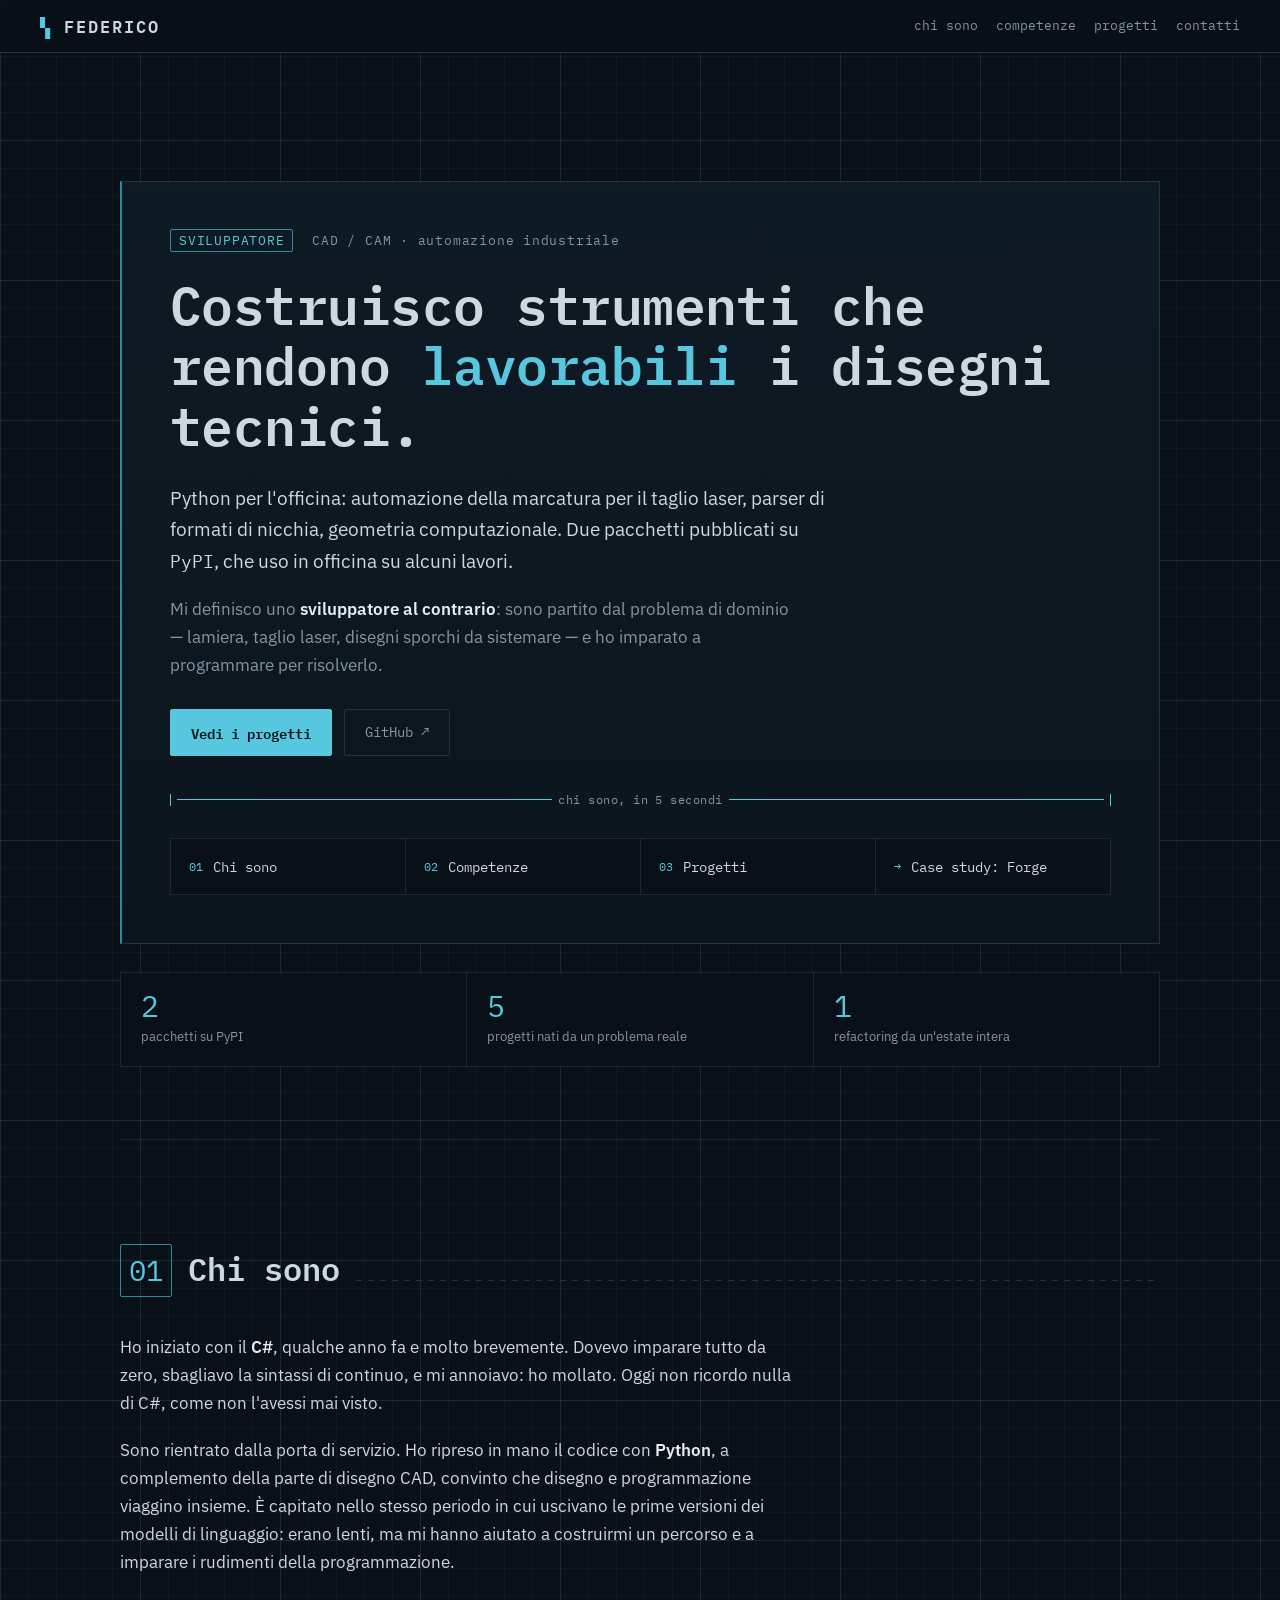
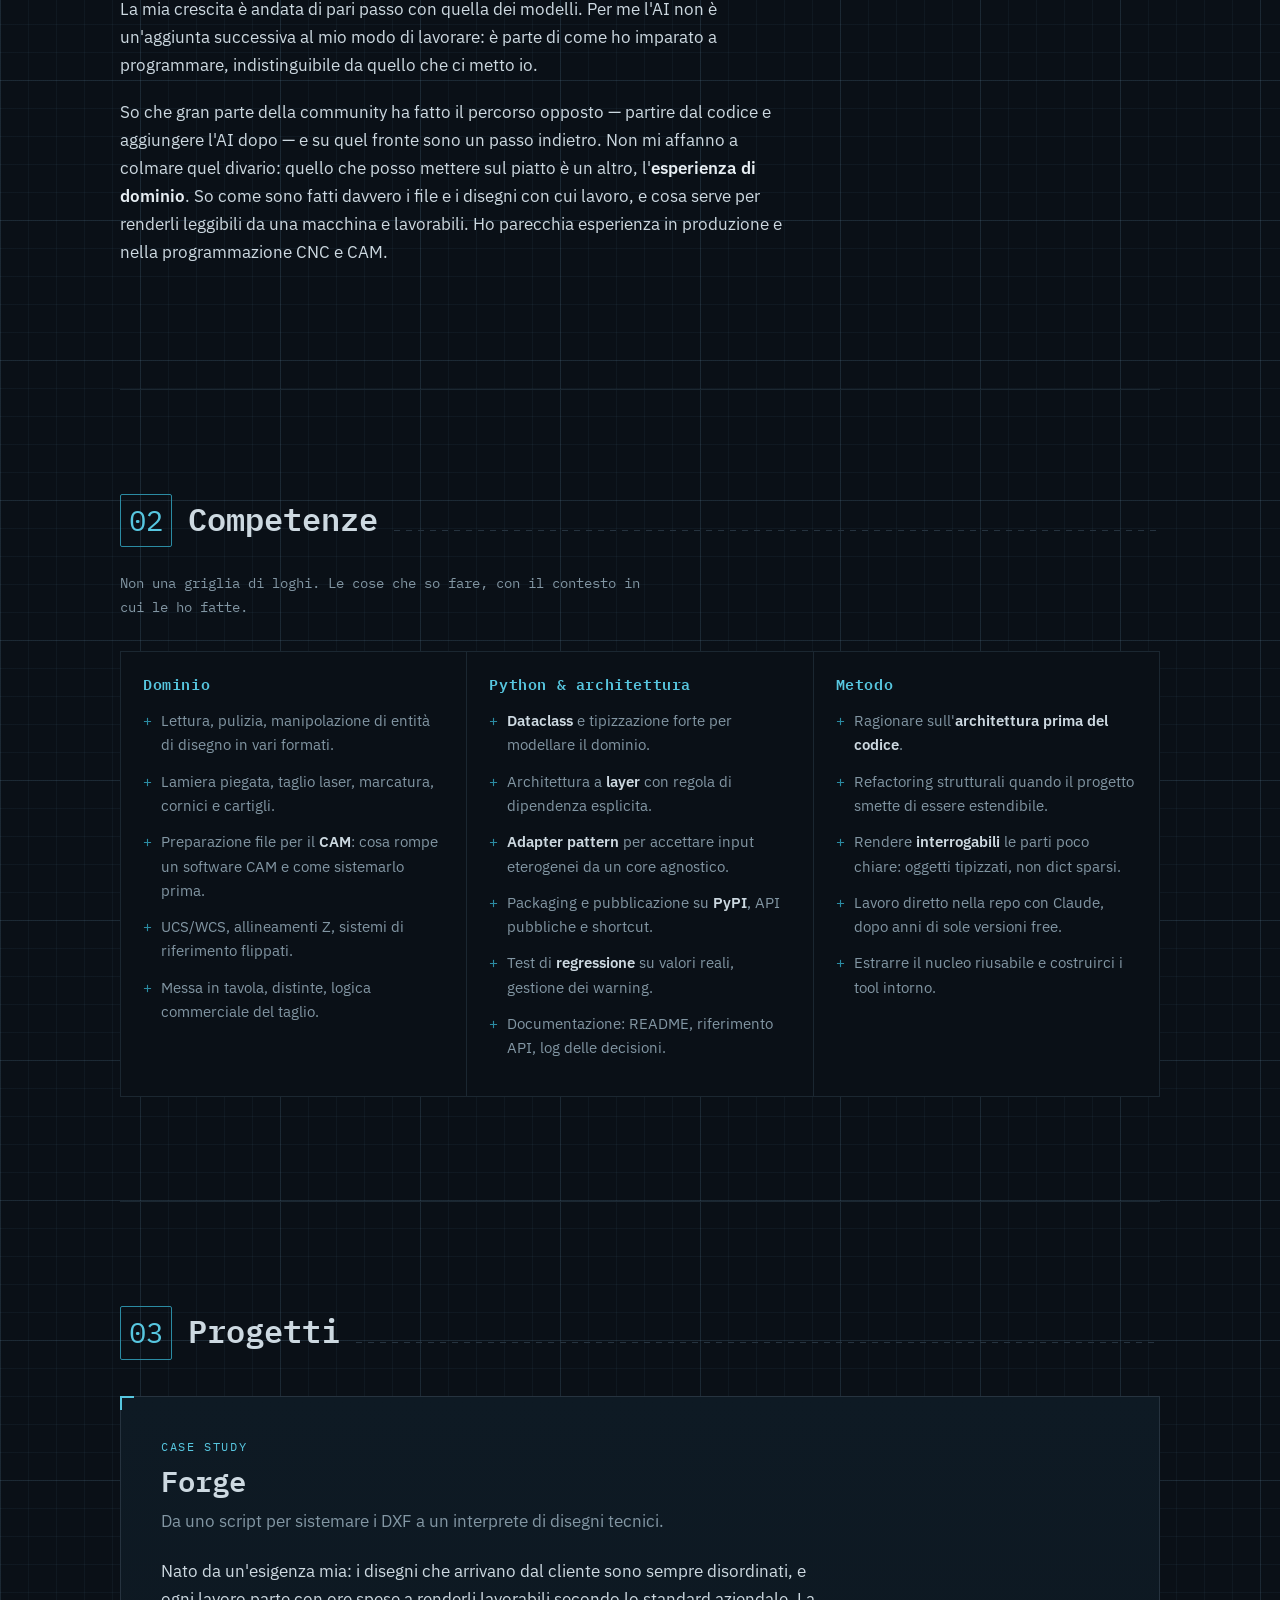
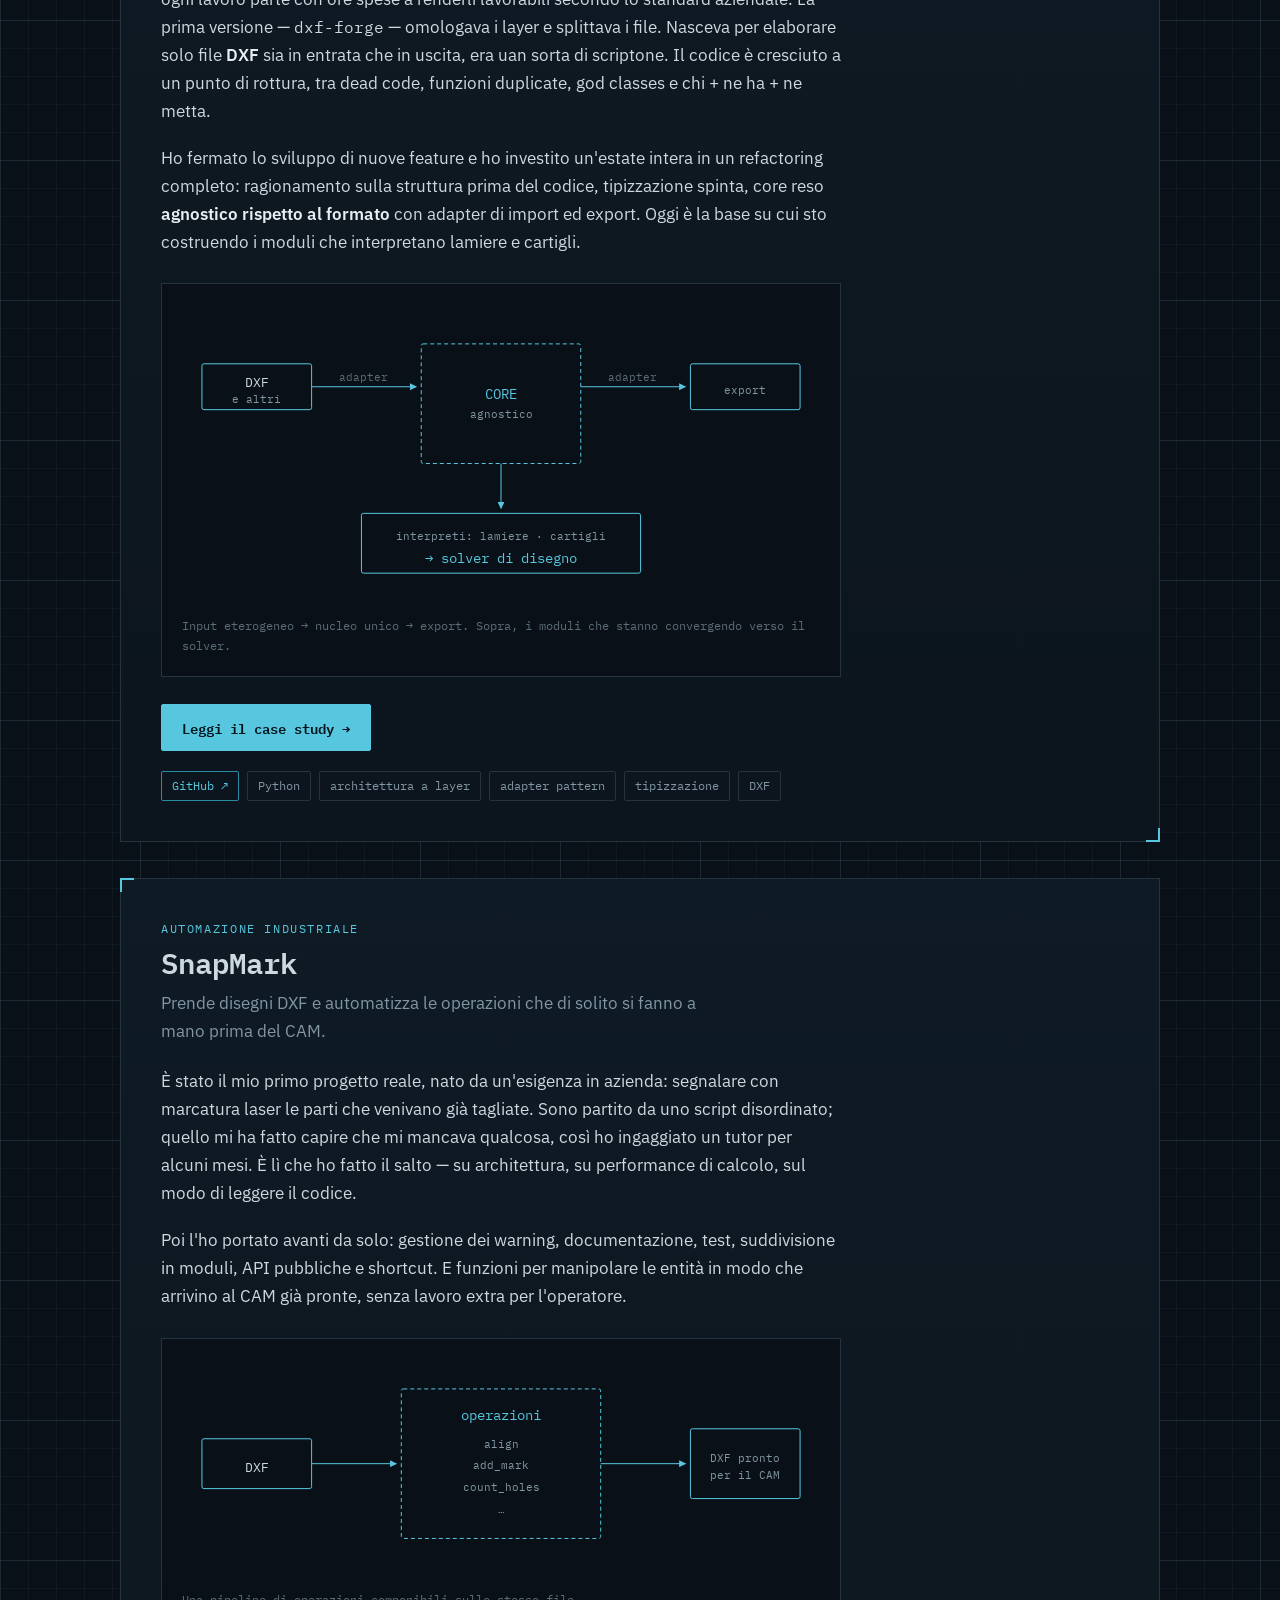
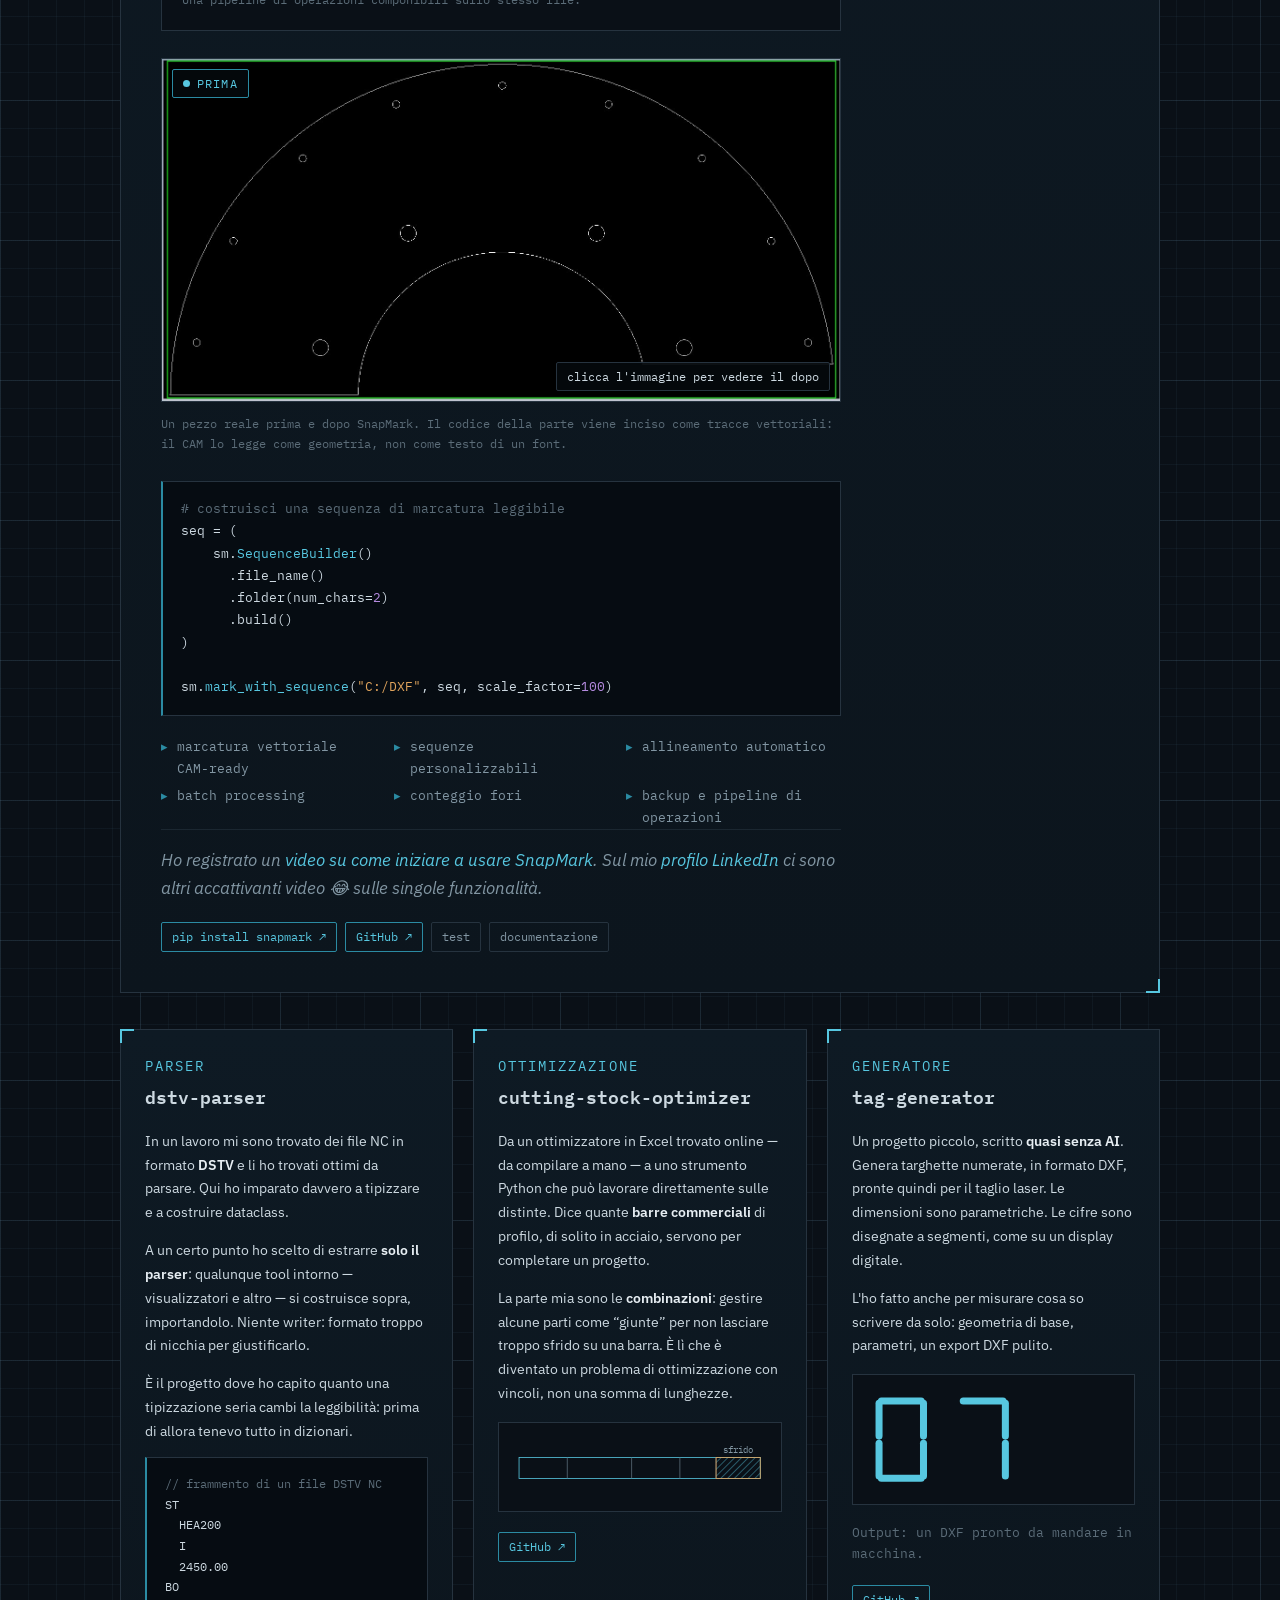
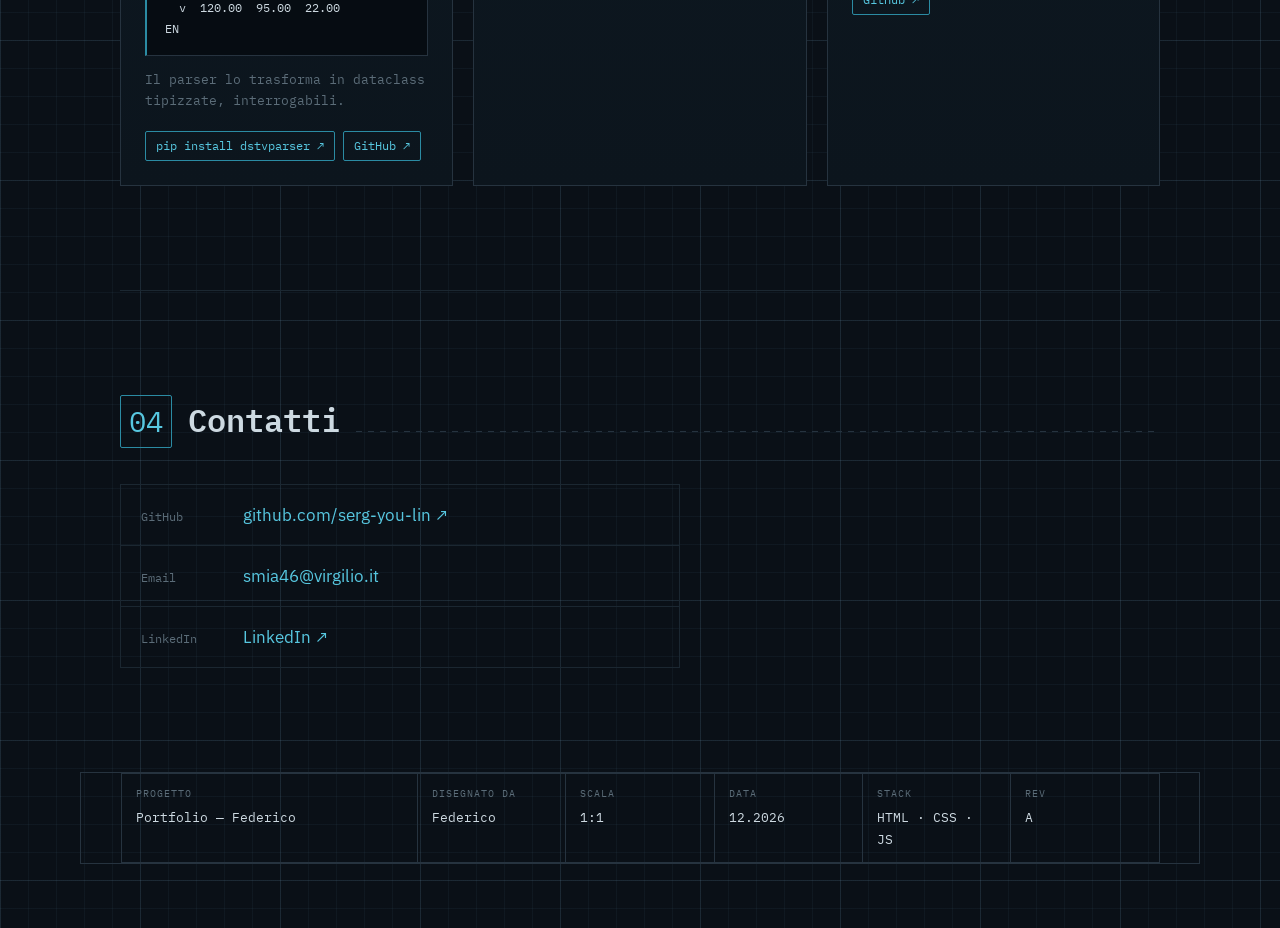
==== index.html @ 28c36e6b "Remove filler line from contacts section Co-Authored-By: Claude Sonnet 5 <noreply@anthropic.com> Cla" ====
<!DOCTYPE html>
<html lang="it">
<head>
    <meta charset="UTF-8">
    <meta name="viewport" content="width=device-width, initial-scale=1.0">
    <title>Federico — sviluppatore CAD/CAM</title>
    <meta name="description" content="Sviluppatore Python per CAD/CAM: automazione industriale, parsing di formati di nicchia, interpretazione di disegni tecnici. Due pacchetti pubblicati su PyPI.">
    <meta name="author" content="Federico">

    <meta property="og:title" content="Federico — sviluppatore CAD/CAM">
    <meta property="og:description" content="Costruisco strumenti Python che rendono lavorabili i disegni tecnici: automazione per il CAM, parser di formati di nicchia, un interprete di disegni in costruzione.">
    <meta property="og:type" content="website">

    <link rel="preconnect" href="https://fonts.googleapis.com">
    <link rel="preconnect" href="https://fonts.gstatic.com" crossorigin>
    <link href="https://fonts.googleapis.com/css2?family=IBM+Plex+Mono:wght@400;500;600&family=IBM+Plex+Sans:wght@400;500;600&display=swap" rel="stylesheet">
    <link rel="stylesheet" href="style.css">
</head>
<body>

<a class="skip-link" href="#main">Salta al contenuto</a>

<header class="topbar">
    <a class="topbar__id" href="#top">
        <span class="mark">▚</span> FEDERICO
    </a>
    <nav class="topbar__nav" aria-label="Sezioni">
        <a href="#chi-sono">chi sono</a>
        <a href="#competenze">competenze</a>
        <a href="#progetti">progetti</a>
        <a href="#contatti">contatti</a>
    </nav>
</header>

<main id="main">
    <span id="top"></span>

    <!-- ============================================ HERO -->
    <section class="hero" aria-labelledby="hero-title">
        <div class="hero__frame">
            <p class="eyebrow">
                <span class="eyebrow__tag">SVILUPPATORE</span>
                CAD / CAM · automazione industriale
            </p>

            <h1 id="hero-title">
                Costruisco strumenti che rendono
                <span class="hl">lavorabili</span>
                i disegni tecnici.
            </h1>

            <p class="hero__lede">
                Python per l'officina: automazione della marcatura per il taglio laser,
                parser di formati di nicchia, geometria computazionale. Due pacchetti
                pubblicati su <span class="mono">PyPI</span>, che uso in officina su
                alcuni lavori.
            </p>

            <p class="hero__identity">
                Mi definisco uno <strong>sviluppatore al contrario</strong>: sono partito
                dal problema di dominio — lamiera, taglio laser, disegni sporchi da
                sistemare — e ho imparato a programmare per risolverlo.
            </p>

            <div class="hero__cta">
                <a class="btn btn--primary" href="#progetti">Vedi i progetti</a>
                <a class="btn btn--ghost" href="https://github.com/serg-you-lin" target="_blank" rel="noopener">GitHub ↗</a>
            </div>

            <div class="dimline" aria-hidden="true">
                <span class="dimline__end"></span>
                <span class="dimline__bar"></span>
                <span class="dimline__label">chi sono, in 5 secondi</span>
                <span class="dimline__bar"></span>
                <span class="dimline__end"></span>
            </div>

            <nav class="hero__index" aria-label="Aree del sito">
                <a href="#chi-sono"><span class="hero__index-n">01</span> Chi sono</a>
                <a href="#competenze"><span class="hero__index-n">02</span> Competenze</a>
                <a href="#progetti"><span class="hero__index-n">03</span> Progetti</a>
                <a href="forge.html"><span class="hero__index-n">→</span> Case study: Forge</a>
            </nav>
        </div>

        <ul class="hero__stats" aria-label="In numeri">
            <li><span class="num">2</span><span class="cap">pacchetti su PyPI</span></li>
            <li><span class="num">5</span><span class="cap">progetti nati da un problema reale</span></li>
            <li><span class="num">1</span><span class="cap">refactoring da un'estate intera</span></li>
        </ul>
    </section>

    <!-- ============================================ CHI SONO -->
    <section id="chi-sono" class="section" aria-labelledby="chi-sono-title">
        <div class="section__head">
            <span class="section__num">01</span>
            <h2 id="chi-sono-title">Chi sono</h2>
            <span class="section__rule" aria-hidden="true"></span>
        </div>

        <div class="prose">
            <p>
                Ho iniziato con il <strong>C#</strong>, qualche anno fa e molto brevemente.
                Dovevo imparare tutto da zero, sbagliavo la sintassi di continuo, e mi
                annoiavo: ho mollato. Oggi non ricordo nulla di C#, come non l'avessi
                mai visto.
            </p>
            <p>
                Sono rientrato dalla porta di servizio. Ho ripreso in mano il codice con
                <strong>Python</strong>, a complemento della parte di disegno CAD, convinto
                che disegno e programmazione viaggino insieme. È capitato nello stesso
                periodo in cui uscivano le prime versioni dei modelli di linguaggio: erano
                lenti, ma mi hanno aiutato a costruirmi un percorso e a imparare i rudimenti
                della programmazione.
            </p>
            <p>
                La mia crescita è andata di pari passo con quella dei modelli. Per me l'AI
                non è un'aggiunta successiva al mio modo di lavorare: è parte di come ho
                imparato a programmare, indistinguibile da quello che ci metto io.
            </p>
            <p>
                So che gran parte della community ha fatto il percorso opposto — partire
                dal codice e aggiungere l'AI dopo — e su quel fronte sono un passo indietro.
                Non mi affanno a colmare quel divario: quello che posso mettere sul piatto
                è un altro, l'<strong>esperienza di dominio</strong>. So come sono fatti
                davvero i file e i disegni con cui lavoro, e cosa serve per renderli
                leggibili da una macchina e lavorabili. Ho parecchia esperienza in
                produzione e nella programmazione CNC e CAM.
            </p>
        </div>
    </section>

    <!-- ============================================ COMPETENZE -->
    <section id="competenze" class="section" aria-labelledby="competenze-title">
        <div class="section__head">
            <span class="section__num">02</span>
            <h2 id="competenze-title">Competenze</h2>
            <span class="section__rule" aria-hidden="true"></span>
        </div>

        <p class="section__intro">
            Non una griglia di loghi. Le cose che so fare, con il contesto in cui le ho fatte.
        </p>

        <div class="skills">
            <article class="skillcol">
                <h3>Dominio</h3>
                <ul>
                    <li>Lettura, pulizia, manipolazione di entità di disegno in vari formati.</li>
                    <li>Lamiera piegata, taglio laser, marcatura, cornici e cartigli.</li>
                    <li>Preparazione file per il <strong>CAM</strong>: cosa rompe un software CAM e come sistemarlo prima.</li>
                    <li>UCS/WCS, allineamenti Z, sistemi di riferimento flippati.</li>
                    <li>Messa in tavola, distinte, logica commerciale del taglio.</li>
                </ul>
            </article>

            <article class="skillcol">
                <h3>Python &amp; architettura</h3>
                <ul>
                    <li><strong>Dataclass</strong> e tipizzazione forte per modellare il dominio.</li>
                    <li>Architettura a <strong>layer</strong> con regola di dipendenza esplicita.</li>
                    <li><strong>Adapter pattern</strong> per accettare input eterogenei da un core agnostico.</li>
                    <li>Packaging e pubblicazione su <strong>PyPI</strong>, API pubbliche e shortcut.</li>
                    <li>Test di <strong>regressione</strong> su valori reali, gestione dei warning.</li>
                    <li>Documentazione: README, riferimento API, log delle decisioni.</li>
                </ul>
            </article>

            <article class="skillcol">
                <h3>Metodo</h3>
                <ul>
                    <li>Ragionare sull'<strong>architettura prima del codice</strong>.</li>
                    <li>Refactoring strutturali quando il progetto smette di essere estendibile.</li>
                    <li>Rendere <strong>interrogabili</strong> le parti poco chiare: oggetti tipizzati, non dict sparsi.</li>
                    <li>Lavoro diretto nella repo con Claude, dopo anni di sole versioni free.</li>
                    <li>Estrarre il nucleo riusabile e costruirci i tool intorno.</li>
                </ul>
            </article>
        </div>
    </section>

    <!-- ============================================ PROGETTI -->
    <section id="progetti" class="section" aria-labelledby="progetti-title">
        <div class="section__head">
            <span class="section__num">03</span>
            <h2 id="progetti-title">Progetti</h2>
            <span class="section__rule" aria-hidden="true"></span>
        </div>

        <!-- ---------- FORGE : case study ---------- -->
        <article id="forge" class="project project--feature">
            <div class="project__corner project__corner--tl" aria-hidden="true"></div>
            <div class="project__corner project__corner--br" aria-hidden="true"></div>

            <header class="project__head">
                <p class="project__kicker">CASE STUDY</p>
                <h3>Forge</h3>
                <p class="project__tagline">
                    Da uno script per sistemare i DXF a un interprete di disegni tecnici.
                </p>
            </header>

            <div class="project__body prose">
                <p>
                    Nato da un'esigenza mia: i disegni che arrivano dal cliente sono sempre
                    disordinati, e ogni lavoro parte con ore spese a renderli lavorabili
                    secondo lo standard aziendale. La prima versione — <span class="mono">dxf-forge</span> —
                    omologava i layer e splittava i file. Nasceva per elaborare solo file <strong>DXF</strong> 
                    sia in entrata che in uscita, era uan sorta di scriptone. Il codice è cresciuto a un 
                    punto di rottura, tra dead code, funzioni duplicate, god classes e chi + ne ha + ne metta.
                </p>
                <p>
                    Ho fermato lo sviluppo di nuove feature e ho investito un'estate intera
                    in un refactoring completo: ragionamento sulla struttura prima del
                    codice, tipizzazione spinta, core reso <strong>agnostico rispetto al
                    formato</strong> con adapter di import ed export. Oggi è la base su cui
                    sto costruendo i moduli che interpretano lamiere e cartigli.
                </p>

                <figure class="diagram">
                    <svg viewBox="0 0 640 300" role="img" aria-labelledby="forge-diagram-title">
                        <title id="forge-diagram-title">Architettura di Forge: adapter di input, core agnostico, adapter di output, moduli interpreti verso un solver</title>
                        <defs>
                            <marker id="arrow" viewBox="0 0 10 10" refX="9" refY="5" markerWidth="7" markerHeight="7" orient="auto-start-reverse">
                                <path d="M0 0 L10 5 L0 10 z" fill="currentColor"/>
                            </marker>
                        </defs>
                        <g class="d-dim">
                            <rect x="20" y="60" width="110" height="46" rx="2"/>
                            <text x="75" y="80">DXF</text>
                            <text x="75" y="96" class="d-small">e altri</text>
                        </g>
                        <line x1="130" y1="83" x2="235" y2="83" marker-end="url(#arrow)"/>
                        <text x="182" y="74" class="d-small d-mid">adapter</text>

                        <g class="d-core">
                            <rect x="240" y="40" width="160" height="120" rx="2"/>
                            <text x="320" y="92" class="d-strong">CORE</text>
                            <text x="320" y="112" class="d-small">agnostico</text>
                        </g>

                        <line x1="400" y1="83" x2="505" y2="83" marker-end="url(#arrow)"/>
                        <text x="452" y="74" class="d-small d-mid">adapter</text>
                        <g class="d-dim">
                            <rect x="510" y="60" width="110" height="46" rx="2"/>
                            <text x="565" y="87" class="d-small">export</text>
                        </g>

                        <line x1="320" y1="160" x2="320" y2="205" marker-end="url(#arrow)"/>
                        <g class="d-dim">
                            <rect x="180" y="210" width="280" height="60" rx="2"/>
                            <text x="320" y="234" class="d-small">interpreti: lamiere · cartigli</text>
                            <text x="320" y="256" class="d-strong">→ solver di disegno</text>
                        </g>
                    </svg>
                    <figcaption>
                        Input eterogeneo → nucleo unico → export. Sopra, i moduli
                        che stanno convergendo verso il solver.
                    </figcaption>
                </figure>

                <p class="project__cta-line">
                    <a class="btn btn--primary" href="forge.html">Leggi il case study →</a>
                </p>

                <div class="project__meta">
                    <a class="tag tag--link" href="https://github.com/serg-you-lin/forge" target="_blank" rel="noopener">GitHub ↗</a>
                    <span class="tag">Python</span>
                    <span class="tag">architettura a layer</span>
                    <span class="tag">adapter pattern</span>
                    <span class="tag">tipizzazione</span>
                    <span class="tag">DXF</span>
                </div>
            </div>
        </article>

        <!-- ---------- SNAPMARK ---------- -->
        <article id="snapmark" class="project project--feature">
            <div class="project__corner project__corner--tl" aria-hidden="true"></div>
            <div class="project__corner project__corner--br" aria-hidden="true"></div>

            <header class="project__head">
                <p class="project__kicker">AUTOMAZIONE INDUSTRIALE</p>
                <h3>SnapMark</h3>
                <p class="project__tagline">
                    Prende disegni DXF e automatizza le operazioni che di solito si fanno
                    a mano prima del CAM.
                </p>
            </header>

            <div class="project__body prose">
                <p>
                    È stato il mio primo progetto reale, nato da un'esigenza in azienda:
                    segnalare con marcatura laser le parti che venivano già tagliate.
                    Sono partito da uno script disordinato; quello mi ha fatto capire che
                    mi mancava qualcosa, così ho ingaggiato un tutor per alcuni mesi. È lì
                    che ho fatto il salto — su architettura, su performance di calcolo, sul
                    modo di leggere il codice.
                </p>
                <p>
                    Poi l'ho portato avanti da solo: gestione dei warning, documentazione,
                    test, suddivisione in moduli, API pubbliche e shortcut. E funzioni per
                    manipolare le entità in modo che arrivino al CAM già pronte, senza
                    lavoro extra per l'operatore.
                </p>

                <figure class="diagram">
                    <svg viewBox="0 0 640 220" role="img" aria-labelledby="snapmark-diagram-title">
                        <title id="snapmark-diagram-title">Pipeline di SnapMark: da un DXF grezzo, attraverso operazioni come allineamento, marcatura e conteggio fori, a un DXF pronto per il CAM</title>
                        <defs>
                            <marker id="arrow2" viewBox="0 0 10 10" refX="9" refY="5" markerWidth="7" markerHeight="7" orient="auto-start-reverse">
                                <path d="M0 0 L10 5 L0 10 z" fill="currentColor"/>
                            </marker>
                        </defs>
                        <g class="d-dim">
                            <rect x="20" y="80" width="110" height="50" rx="2"/>
                            <text x="75" y="110">DXF</text>
                        </g>
                        <line x1="130" y1="105" x2="215" y2="105" marker-end="url(#arrow2)"/>
                        <g class="d-core">
                            <rect x="220" y="30" width="200" height="150" rx="2"/>
                            <text x="320" y="58" class="d-strong">operazioni</text>
                            <text x="320" y="86" class="d-small">align</text>
                            <text x="320" y="108" class="d-small">add_mark</text>
                            <text x="320" y="130" class="d-small">count_holes</text>
                            <text x="320" y="152" class="d-small">…</text>
                        </g>
                        <line x1="420" y1="105" x2="505" y2="105" marker-end="url(#arrow2)"/>
                        <g class="d-dim">
                            <rect x="510" y="70" width="110" height="70" rx="2"/>
                            <text x="565" y="100" class="d-small">DXF pronto</text>
                            <text x="565" y="118" class="d-small">per il CAM</text>
                        </g>
                    </svg>
                    <figcaption>Una pipeline di operazioni componibili sullo stesso file.</figcaption>
                </figure>

                <figure class="ba">
                    <button type="button" class="ba__stage" id="ba-toggle" aria-pressed="false"
                            aria-label="Mostra il disegno dopo la marcatura">
                        <img class="ba__img" src="assets/snapmark-prima.jpg" width="1447" height="729"
                             alt="Flangia semicircolare in DXF prima della marcatura: contorno esterno, asola interna e fori.">
                        <img class="ba__img" src="assets/snapmark-dopo.jpg" width="1454" height="733" hidden
                             alt="La stessa flangia dopo SnapMark: il codice parte «S532-P1» inciso come tracce vettoriali in basso a sinistra.">
                        <span class="ba__state"><span class="ba__dot" aria-hidden="true"></span><span class="ba__label">PRIMA</span></span>
                        <span class="ba__hint" aria-hidden="true">clicca l'immagine per vedere il dopo</span>
                    </button>
                    <figcaption>
                        Un pezzo reale prima e dopo SnapMark. Il codice della parte viene
                        inciso come tracce vettoriali: il CAM lo legge come geometria, non
                        come testo di un font.
                    </figcaption>
                </figure>

                <pre class="code"><code><span class="c-c"># costruisci una sequenza di marcatura leggibile</span>
seq = (
    sm.<span class="c-f">SequenceBuilder</span>()
      .file_name()
      .folder(num_chars=<span class="c-n">2</span>)
      .build()
)

sm.<span class="c-f">mark_with_sequence</span>(<span class="c-s">"C:/DXF"</span>, seq, scale_factor=<span class="c-n">100</span>)</code></pre>

                <ul class="featlist">
                    <li>marcatura vettoriale CAM-ready</li>
                    <li>sequenze personalizzabili</li>
                    <li>allineamento automatico</li>
                    <li>batch processing</li>
                    <li>conteggio fori</li>
                    <li>backup e pipeline di operazioni</li>
                </ul>

                <p class="project__note">
                    Ho registrato un <a href="https://www.linkedin.com/feed/update/urn:li:activity:7469698755500560384/" target="_blank" rel="noopener">video su come iniziare a usare SnapMark</a>.
                    Sul mio <a href="https://www.linkedin.com/in/federico-sidraschi-059a961b9/" target="_blank" rel="noopener">profilo LinkedIn</a>
                    ci sono altri accattivanti video 😂 sulle singole funzionalità.
                </p>

                <div class="project__meta">
                    <a class="tag tag--link" href="https://pypi.org/project/snapmark/" target="_blank" rel="noopener">pip install snapmark ↗</a>
                    <a class="tag tag--link" href="https://github.com/serg-you-lin/snapmark" target="_blank" rel="noopener">GitHub ↗</a>
                    <span class="tag">test</span>
                    <span class="tag">documentazione</span>
                </div>
            </div>
        </article>

        <!-- ---------- MINORI ---------- -->
        <div class="grid-minor">

            <article id="dstv-parser" class="project project--minor">
                <div class="project__corner project__corner--tl" aria-hidden="true"></div>
                <header class="project__head">
                    <p class="project__kicker">PARSER</p>
                    <h3>dstv-parser</h3>
                </header>
                <div class="project__body">
                    <p>
                        In un lavoro mi sono trovato dei file NC in formato <strong>DSTV</strong>
                        e li ho trovati ottimi da parsare. Qui ho imparato davvero a tipizzare
                        e a costruire dataclass.
                    </p>
                    <p>
                        A un certo punto ho scelto di estrarre <strong>solo il parser</strong>:
                        qualunque tool intorno — visualizzatori e altro — si costruisce sopra,
                        importandolo. Niente writer: formato troppo di nicchia per giustificarlo.
                    </p>
                    <p>
                        È il progetto dove ho capito quanto una tipizzazione seria cambi la
                        leggibilità: prima di allora tenevo tutto in dizionari.
                    </p>
                    <pre class="code code--sm"><code><span class="c-c">// frammento di un file DSTV NC</span>
ST
  HEA200
  I
  2450.00
BO
  v  120.00  95.00  22.00
EN</code></pre>
                    <p class="project__micro">Il parser lo trasforma in dataclass tipizzate, interrogabili.</p>
                    <div class="project__meta">
                        <a class="tag tag--link" href="https://pypi.org/project/dstvparser/" target="_blank" rel="noopener">pip install dstvparser ↗</a>
                        <a class="tag tag--link" href="https://github.com/serg-you-lin/dstvparser" target="_blank" rel="noopener">GitHub ↗</a>
                    </div>
                </div>
            </article>

            <article id="cutting-stock-optimizer" class="project project--minor">
                <div class="project__corner project__corner--tl" aria-hidden="true"></div>
                <header class="project__head">
                    <p class="project__kicker">OTTIMIZZAZIONE</p>
                    <h3>cutting-stock-optimizer</h3>
                </header>
                <div class="project__body">
                    <p>
                        Da un ottimizzatore in Excel trovato online — da compilare a mano —
                        a uno strumento Python che può lavorare direttamente sulle distinte.
                        Dice quante <strong>barre commerciali</strong> di profilo, di solito
                        in acciaio, servono per completare un progetto.
                    </p>
                    <p>
                        La parte mia sono le <strong>combinazioni</strong>: gestire alcune
                        parti come “giunte” per non lasciare troppo sfrido su una barra.
                        È lì che è diventato un problema di ottimizzazione con vincoli, non
                        una somma di lunghezze.
                    </p>
                    <figure class="diagram diagram--inline">
                        <svg viewBox="0 0 320 80" role="img" aria-labelledby="cut-diagram-title">
                            <title id="cut-diagram-title">Una barra commerciale suddivisa in tagli, con lo sfrido finale tratteggiato</title>
                            <defs>
                                <pattern id="hatchpat" width="6" height="6" patternTransform="rotate(45)" patternUnits="userSpaceOnUse">
                                    <line x1="0" y1="0" x2="0" y2="6" stroke="#e0a45c" stroke-width="1"/>
                                </pattern>
                            </defs>
                            <g class="d-dim">
                                <rect x="10" y="28" width="300" height="26"/>
                                <line x1="70" y1="28" x2="70" y2="54"/>
                                <line x1="150" y1="28" x2="150" y2="54"/>
                                <line x1="210" y1="28" x2="210" y2="54"/>
                                <line x1="255" y1="28" x2="255" y2="54"/>
                            </g>
                            <g class="d-hatch">
                                <rect x="255" y="28" width="55" height="26"/>
                                <text x="282" y="20" class="d-small">sfrido</text>
                            </g>
                        </svg>
                    </figure>
                    <div class="project__meta">
                        <a class="tag tag--link" href="https://github.com/serg-you-lin/CuttingStockOptimizer" target="_blank" rel="noopener">GitHub ↗</a>
                    </div>
                </div>
            </article>

            <article id="tag-generator" class="project project--minor">
                <div class="project__corner project__corner--tl" aria-hidden="true"></div>
                <header class="project__head">
                    <p class="project__kicker">GENERATORE</p>
                    <h3>tag-generator</h3>
                </header>
                <div class="project__body">
                    <p>
                        Un progetto piccolo, scritto <strong>quasi senza AI</strong>. Genera
                        targhette numerate, in formato DXF, pronte quindi per il taglio
                        laser. Le dimensioni sono parametriche. Le cifre sono disegnate
                        a segmenti, come su un display digitale.
                    </p>
                    <p>
                        L'ho fatto anche per misurare cosa so scrivere da solo: geometria
                        di base, parametri, un export DXF pulito.
                    </p>
                    <figure class="diagram diagram--inline">
                        <svg viewBox="0 0 220 90" role="img" aria-labelledby="tag-diagram-title">
                            <title id="tag-diagram-title">Due cifre a sette segmenti in stile display digitale, come le genera tag-generator</title>
                            <g class="seg">
                                <!-- 0 -->
                                <path d="M14 12 h34"/>
                                <path d="M12 14 v28"/><path d="M50 14 v28"/>
                                <path d="M12 48 v28"/><path d="M50 48 v28"/>
                                <path d="M14 78 h34"/>
                                <!-- 7 -->
                                <path d="M84 12 h34"/>
                                <path d="M120 14 v28"/>
                                <path d="M120 48 v28"/>
                            </g>
                        </svg>
                    </figure>
                    <p class="project__micro">Output: un DXF pronto da mandare in macchina.</p>
                    <div class="project__meta">
                        <a class="tag tag--link" href="https://github.com/serg-you-lin/DXF-Tag-generator" target="_blank" rel="noopener">GitHub ↗</a>
                    </div>
                </div>
            </article>

        </div>
    </section>

    <!-- ============================================ CONTATTI -->
    <section id="contatti" class="section" aria-labelledby="contatti-title">
        <div class="section__head">
            <span class="section__num">04</span>
            <h2 id="contatti-title">Contatti</h2>
            <span class="section__rule" aria-hidden="true"></span>
        </div>

        <ul class="contacts">
            <li>
                <span class="contacts__k">GitHub</span>
                <a href="https://github.com/serg-you-lin" target="_blank" rel="noopener">github.com/serg-you-lin ↗</a>
            </li>
            <li>
                <span class="contacts__k">Email</span>
                <a href="mailto:smia46@virgilio.it">smia46@virgilio.it</a>
            </li>
            
            <li>
                <span class="contacts__k">LinkedIn</span>
                <a href="https://www.linkedin.com/in/federico-sidraschi-059a961b9/" target="_blank" rel="noopener">LinkedIn ↗</a>
            </li>
            
        </ul>
    </section>
</main>

<!-- ============================================ CARTIGLIO / FOOTER -->
<footer class="titleblock" aria-label="Cartiglio">
    <div class="titleblock__cell titleblock__cell--wide">
        <span class="k">PROGETTO</span>
        <span class="v">Portfolio — Federico</span>
    </div>
    <div class="titleblock__cell">
        <span class="k">DISEGNATO DA</span>
        <span class="v">Federico</span>
    </div>
    <div class="titleblock__cell">
        <span class="k">SCALA</span>
        <span class="v">1:1</span>
    </div>
    <div class="titleblock__cell">
        <span class="k">DATA</span>
        <span class="v" id="tb-date">2026</span>
    </div>
    <div class="titleblock__cell">
        <span class="k">STACK</span>
        <span class="v">HTML · CSS · JS</span>
    </div>
    <div class="titleblock__cell">
        <span class="k">REV</span>
        <span class="v">A</span>
    </div>
</footer>

<script src="script.js"></script>
</body>
</html>
---- style.css ----
/* =========================================================================
   Portfolio — Federico
   Estetica: blueprint / disegno tecnico. Fondo scuro, griglia tenue,
   linee di quota, tipografia monospace tecnica, cartiglio in chiusura.
   ========================================================================= */

:root {
    --bg:          #0a1017;
    --bg-panel:    #0e1a24;
    --bg-panel-2:  #0c151d;
    --grid:        rgba(120, 175, 205, 0.055);
    --grid-strong: rgba(120, 175, 205, 0.11);

    --ink:         #cdd9e1;
    --ink-dim:     #8296a3;
    --ink-faint:   #5b6c78;

    --line:        #26333f;
    --line-soft:   #1b2731;

    --accent:      #57c7e0;   /* ciano: linee di quota, link, bordi vivi */
    --accent-deep: #2b8ba3;
    --warm:        #e0a45c;   /* ambra: usato con parsimonia (revisioni, hatch) */

    --maxw:        1120px;
    --prose:       68ch;

    --mono: "IBM Plex Mono", ui-monospace, "SF Mono", "Cascadia Code", Menlo, Consolas, monospace;
    --sans: "IBM Plex Sans", system-ui, -apple-system, "Segoe UI", Roboto, sans-serif;
}

* { box-sizing: border-box; }

[hidden] { display: none !important; }

html { scroll-behavior: smooth; }

@media (prefers-reduced-motion: reduce) {
    html { scroll-behavior: auto; }
    * { animation: none !important; transition: none !important; }
}

body {
    margin: 0;
    background-color: var(--bg);
    background-image:
        linear-gradient(var(--grid) 1px, transparent 1px),
        linear-gradient(90deg, var(--grid) 1px, transparent 1px),
        linear-gradient(var(--grid-strong) 1px, transparent 1px),
        linear-gradient(90deg, var(--grid-strong) 1px, transparent 1px);
    background-size:
        28px 28px,
        28px 28px,
        140px 140px,
        140px 140px;
    color: var(--ink);
    font-family: var(--sans);
    font-size: 17px;
    line-height: 1.65;
    -webkit-font-smoothing: antialiased;
}

h1, h2, h3 { font-family: var(--mono); font-weight: 600; line-height: 1.15; }

a { color: var(--accent); text-decoration: none; }
a:hover { text-decoration: underline; text-underline-offset: 3px; }

strong { color: #e7eef3; font-weight: 600; }

.mono { font-family: var(--mono); font-size: 0.92em; }

.skip-link {
    position: absolute;
    left: -9999px;
    top: 0;
    background: var(--accent);
    color: #04121a;
    padding: 10px 16px;
    font-family: var(--mono);
    z-index: 100;
}
.skip-link:focus { left: 8px; top: 8px; }

:focus-visible {
    outline: 2px solid var(--accent);
    outline-offset: 3px;
}

/* ---------------------------------------------------------------- topbar */
.topbar {
    position: sticky;
    top: 0;
    z-index: 50;
    display: flex;
    flex-wrap: wrap;
    gap: 8px 20px;
    align-items: center;
    justify-content: space-between;
    padding: 12px clamp(16px, 4vw, 40px);
    background: rgba(10, 16, 23, 0.85);
    backdrop-filter: blur(8px);
    border-bottom: 1px solid var(--line);
}

.topbar__id {
    font-family: var(--mono);
    font-weight: 600;
    letter-spacing: 0.12em;
    color: var(--ink);
}
.topbar__id:hover { text-decoration: none; color: var(--accent); }
.topbar__id .mark { color: var(--accent); }

.topbar__nav {
    display: flex;
    flex-wrap: wrap;
    gap: 4px 18px;
    font-family: var(--mono);
    font-size: 0.82rem;
}
.topbar__nav a { color: var(--ink-dim); }
.topbar__nav a:hover,
.topbar__nav a.is-active { color: var(--accent); text-decoration: none; }
.topbar__nav a.is-active { text-shadow: 0 0 12px rgba(87, 199, 224, 0.4); }

/* ---------------------------------------------------------------- layout */
main {
    max-width: var(--maxw);
    margin: 0 auto;
    padding: 0 clamp(16px, 4vw, 40px);
}

.section {
    padding: clamp(56px, 9vw, 104px) 0;
    border-top: 1px solid var(--line-soft);
}

.section__head {
    display: flex;
    align-items: baseline;
    gap: 16px;
    margin-bottom: 36px;
}
.section__num {
    font-family: var(--mono);
    font-size: 1.8rem;
    color: var(--accent);
    border: 1px solid var(--accent-deep);
    padding: 2px 8px;
    border-radius: 2px;
    flex: none;
}
.section__head h2 { font-size: clamp(1.5rem, 4vw, 2rem); margin: 0; }
.section__rule {
    flex: 1;
    height: 1px;
    background: repeating-linear-gradient(90deg, var(--line) 0 6px, transparent 6px 12px);
}

.section__intro {
    color: var(--ink-dim);
    max-width: var(--prose);
    margin: -12px 0 32px;
    font-family: var(--mono);
    font-size: 0.9rem;
}

/* ---------------------------------------------------------------- hero */
.hero {
    padding: clamp(48px, 11vw, 128px) 0 clamp(40px, 7vw, 72px);
}

.hero__frame {
    position: relative;
    border: 1px solid var(--line);
    border-left: 2px solid var(--accent-deep);
    padding: clamp(24px, 5vw, 48px);
    background: linear-gradient(180deg, var(--bg-panel), var(--bg-panel-2));
}

.eyebrow {
    font-family: var(--mono);
    font-size: 0.82rem;
    letter-spacing: 0.06em;
    color: var(--ink-dim);
    margin: 0 0 22px;
}
.eyebrow__tag {
    color: var(--accent);
    border: 1px solid var(--accent-deep);
    padding: 2px 8px;
    border-radius: 2px;
    margin-right: 10px;
}

h1#hero-title {
    font-size: clamp(1.9rem, 6vw, 3.3rem);
    margin: 0 0 26px;
    letter-spacing: -0.01em;
}
h1 .hl {
    color: var(--accent);
    position: relative;
    white-space: nowrap;
}
h1 .hl::after {
    content: "";
    position: absolute;
    left: 0; right: 0; bottom: 2px;
    height: 6px;
    background: rgba(87, 199, 224, 0.18);
    z-index: -1;
}

.hero__lede {
    font-size: clamp(1rem, 2.4vw, 1.2rem);
    max-width: 60ch;
    margin: 0 0 18px;
}
.hero__identity {
    color: var(--ink-dim);
    max-width: 62ch;
    margin: 0 0 30px;
}

.hero__cta {
    display: flex;
    flex-wrap: wrap;
    gap: 12px;
}

.btn {
    display: inline-block;
    font-family: var(--mono);
    font-size: 0.88rem;
    padding: 11px 20px;
    border: 1px solid var(--line);
    border-radius: 2px;
    color: var(--ink);
    background: transparent;
    transition: border-color 0.15s, color 0.15s, background 0.15s;
}
.btn:hover {
    text-decoration: none;
    border-color: var(--accent);
    color: var(--accent);
}
.btn--primary {
    background: var(--accent);
    border-color: var(--accent);
    color: #04121a;
    font-weight: 600;
}
.btn--primary:hover {
    background: #7ad6ea;
    border-color: #7ad6ea;
    color: #04121a;
}
.btn--ghost { color: var(--ink-dim); }

.dimline {
    display: flex;
    align-items: center;
    gap: 6px;
    margin-top: 34px;
    color: var(--accent);
}
.dimline__end {
    width: 1px;
    height: 12px;
    background: currentColor;
    flex: none;
}
.dimline__bar {
    height: 1px;
    background: currentColor;
    flex: 1;
    min-width: 18px;
}
.dimline__label {
    font-family: var(--mono);
    font-size: 0.74rem;
    letter-spacing: 0.04em;
    color: var(--ink-dim);
    white-space: nowrap;
}

.hero__stats {
    list-style: none;
    display: grid;
    grid-template-columns: repeat(auto-fit, minmax(180px, 1fr));
    gap: 1px;
    margin: 28px 0 0;
    padding: 0;
    background: var(--line-soft);
    border: 1px solid var(--line-soft);
}
.hero__stats li {
    background: var(--bg);
    padding: 18px 20px;
    display: flex;
    flex-direction: column;
    gap: 4px;
}
.hero__stats .num {
    font-family: var(--mono);
    font-size: 1.9rem;
    color: var(--accent);
    line-height: 1;
}
.hero__stats .cap {
    font-size: 0.82rem;
    color: var(--ink-dim);
}

.hero__index {
    display: grid;
    grid-template-columns: repeat(auto-fit, minmax(200px, 1fr));
    gap: 1px;
    margin-top: 28px;
    background: var(--line-soft);
    border: 1px solid var(--line-soft);
}
.hero__index a {
    background: var(--bg);
    color: var(--ink);
    font-family: var(--mono);
    font-size: 0.9rem;
    padding: 16px 18px;
    display: flex;
    align-items: center;
    gap: 10px;
    transition: background 0.15s, color 0.15s;
}
.hero__index a:hover {
    text-decoration: none;
    background: var(--bg-panel);
    color: var(--accent);
}
.hero__index-n {
    color: var(--accent);
    font-size: 0.78rem;
    flex: none;
}

/* ---------------------------------------------------------------- prose */
.prose { max-width: var(--prose); }
.prose p { margin: 0 0 1.1em; }

.project__cta-line { margin: 1.6em 0 0; display: flex; flex-wrap: wrap; gap: 12px; }

.hero--case { padding-bottom: 0; }

.pull {
    margin: 1.6em 0;
    padding: 4px 0 4px 20px;
    border-left: 2px solid var(--accent);
    font-family: var(--mono);
    font-size: 0.95rem;
    color: var(--ink);
}
.pull p { margin: 0; }

/* ---------------------------------------------------------------- skills */
.skills {
    display: grid;
    grid-template-columns: repeat(auto-fit, minmax(260px, 1fr));
    gap: 1px;
    background: var(--line-soft);
    border: 1px solid var(--line-soft);
}
.skillcol {
    background: var(--bg);
    padding: 24px 22px;
}
.skillcol h3 {
    font-size: 0.95rem;
    margin: 0 0 16px;
    color: var(--accent);
    letter-spacing: 0.04em;
}
.skillcol ul { margin: 0; padding: 0; list-style: none; }
.skillcol li {
    position: relative;
    padding-left: 18px;
    margin-bottom: 12px;
    font-size: 0.92rem;
    color: var(--ink-dim);
}
.skillcol li::before {
    content: "+";
    position: absolute;
    left: 0;
    color: var(--accent-deep);
    font-family: var(--mono);
}
.skillcol strong { color: var(--ink); }

/* ---------------------------------------------------------------- projects */
.project {
    position: relative;
    background: linear-gradient(180deg, var(--bg-panel), var(--bg-panel-2));
    border: 1px solid var(--line);
    padding: clamp(22px, 4vw, 40px);
    margin-bottom: 28px;
}
.project--feature { margin-bottom: 36px; }

.project__corner {
    position: absolute;
    width: 14px;
    height: 14px;
    border: 2px solid var(--accent);
    pointer-events: none;
}
.project__corner--tl { top: -1px; left: -1px; border-right: 0; border-bottom: 0; }
.project__corner--br { bottom: -1px; right: -1px; border-left: 0; border-top: 0; }

.project__kicker {
    font-family: var(--mono);
    font-size: 0.72rem;
    letter-spacing: 0.14em;
    color: var(--accent);
    margin: 0 0 8px;
}
.project__head h3 {
    font-size: clamp(1.3rem, 3.4vw, 1.8rem);
    margin: 0;
}
.project__tagline {
    color: var(--ink-dim);
    margin: 10px 0 0;
    max-width: 54ch;
}
.project__body { margin-top: 22px; }

.project__note {
    border-top: 1px solid var(--line-soft);
    padding-top: 16px;
    color: var(--ink-dim);
    font-style: italic;
}
.project__micro,
.project__body .project__micro {
    font-family: var(--mono);
    font-size: 0.8rem;
    color: var(--ink-faint);
    margin: 8px 0 0;
}

.project__meta {
    display: flex;
    flex-wrap: wrap;
    gap: 8px;
    margin-top: 20px;
}
.tag {
    font-family: var(--mono);
    font-size: 0.76rem;
    padding: 4px 10px;
    border: 1px solid var(--line);
    border-radius: 2px;
    color: var(--ink-dim);
}
.tag--link {
    color: var(--accent);
    border-color: var(--accent-deep);
}
.tag--link:hover { background: rgba(87, 199, 224, 0.1); text-decoration: none; }

/* case study steps */
.casestudy {
    display: grid;
    gap: 2px;
    background: var(--line-soft);
    border: 1px solid var(--line-soft);
    margin-bottom: 28px;
}
.casestudy__step {
    background: var(--bg);
    padding: 16px 18px;
    display: grid;
    grid-template-columns: 160px 1fr;
    gap: 18px;
}
.casestudy__label {
    font-family: var(--mono);
    font-size: 0.78rem;
    color: var(--accent);
    letter-spacing: 0.04em;
    padding-top: 2px;
}
.casestudy__step p { margin: 0; font-size: 0.94rem; }

/* minor grid */
.grid-minor {
    display: grid;
    grid-template-columns: repeat(auto-fit, minmax(280px, 1fr));
    gap: 20px;
}
.project--minor { padding: 24px; margin-bottom: 0; }
.project--minor .project__head h3 { font-size: 1.15rem; }
.project--minor p { font-size: 0.9rem; }

/* code */
.code {
    background: #060c12;
    border: 1px solid var(--line);
    border-left: 2px solid var(--accent-deep);
    padding: 16px 18px;
    overflow-x: auto;
    font-family: var(--mono);
    font-size: 0.82rem;
    line-height: 1.7;
    color: var(--ink);
    margin: 1.4em 0;
}
.code code { font-family: inherit; }
.code--sm { font-size: 0.76rem; margin: 1em 0; }
.c-c { color: var(--ink-faint); }
.c-f { color: var(--accent); }
.c-s { color: var(--warm); }
.c-n { color: #b58be0; }

.featlist {
    list-style: none;
    padding: 0;
    margin: 1.2em 0 0;
    display: grid;
    grid-template-columns: repeat(auto-fit, minmax(190px, 1fr));
    gap: 6px 18px;
}
.featlist li {
    position: relative;
    padding-left: 16px;
    font-family: var(--mono);
    font-size: 0.82rem;
    color: var(--ink-dim);
}
.featlist li::before {
    content: "▸";
    position: absolute;
    left: 0;
    color: var(--accent-deep);
}

/* diagrams */
.diagram {
    margin: 1.6em 0;
    padding: 20px;
    border: 1px solid var(--line);
    background: var(--bg);
}
.diagram--inline { padding: 12px; margin: 1em 0; }
.diagram svg {
    display: block;
    width: 100%;
    height: auto;
    color: var(--accent);
}
.diagram figcaption {
    margin-top: 12px;
    font-family: var(--mono);
    font-size: 0.76rem;
    color: var(--ink-faint);
}

.diagram text {
    font-family: var(--mono);
    font-size: 13px;
    fill: var(--ink);
    text-anchor: middle;
    dominant-baseline: middle;
}
.diagram .d-small { font-size: 11px; fill: var(--ink-dim); }
.diagram .d-strong { fill: var(--accent); font-size: 14px; }
.diagram .d-mid { fill: var(--ink-faint); }
.diagram .d-dim rect,
.diagram .d-core rect {
    fill: none;
    stroke: currentColor;
    stroke-width: 1;
}
.diagram .d-core rect { stroke-dasharray: 4 3; }
.diagram line { stroke: currentColor; stroke-width: 1; }
.diagram .d-dim line { stroke: var(--ink-faint); }

.diagram .d-hatch rect {
    fill: url(#hatchpat);
    stroke: var(--warm);
    stroke-width: 1;
}
.diagram .seg path {
    stroke: currentColor;
    stroke-width: 6;
    stroke-linecap: round;
    fill: none;
}

/* ---------------------------------------------------------------- prima / dopo (toggle) */
.ba {
    margin: 1.6em 0;
}
.ba__stage {
    display: block;
    position: relative;
    width: 100%;
    padding: 0;
    border: 1px solid var(--line);
    background: #05090d;
    cursor: pointer;
    font: inherit;
    color: inherit;
    transition: border-color 0.15s;
}
.ba__stage:hover,
.ba__stage:focus-visible { border-color: var(--accent); }
.ba__img {
    display: block;
    width: 100%;
    height: auto;
}
.ba__img[hidden] { display: none; }
.ba__state {
    position: absolute;
    top: 10px;
    left: 10px;
    display: flex;
    align-items: center;
    gap: 7px;
    font-family: var(--mono);
    font-size: 0.72rem;
    letter-spacing: 0.1em;
    color: var(--accent);
    background: rgba(5, 9, 13, 0.9);
    border: 1px solid var(--accent-deep);
    padding: 4px 10px;
    border-radius: 2px;
}
.ba__dot {
    width: 7px;
    height: 7px;
    border-radius: 50%;
    background: var(--accent);
    flex: none;
}
.ba__hint {
    position: absolute;
    right: 10px;
    bottom: 10px;
    font-family: var(--mono);
    font-size: 0.72rem;
    color: var(--ink);
    background: rgba(5, 9, 13, 0.9);
    border: 1px solid var(--line);
    padding: 4px 10px;
    border-radius: 2px;
}
.ba__stage:hover .ba__hint { color: var(--accent); border-color: var(--accent-deep); }
.ba.is-dopo .ba__state { color: var(--warm); border-color: var(--warm); }
.ba.is-dopo .ba__dot { background: var(--warm); }
.ba figcaption {
    margin-top: 12px;
    font-family: var(--mono);
    font-size: 0.76rem;
    color: var(--ink-faint);
}

/* ---------------------------------------------------------------- contacts */
.contacts {
    list-style: none;
    padding: 0;
    margin: 0;
    border: 1px solid var(--line-soft);
    max-width: 560px;
}
.contacts li {
    display: flex;
    gap: 18px;
    align-items: baseline;
    padding: 16px 20px;
    border-bottom: 1px solid var(--line-soft);
}
.contacts li:last-child { border-bottom: 0; }
.contacts__k {
    font-family: var(--mono);
    font-size: 0.78rem;
    color: var(--ink-faint);
    width: 84px;
    flex: none;
}

/* ---------------------------------------------------------------- titleblock */
.titleblock {
    max-width: var(--maxw);
    margin: 0 auto clamp(32px, 6vw, 64px);
    padding: 0 clamp(16px, 4vw, 40px);
    display: grid;
    grid-template-columns: 2fr repeat(5, 1fr);
    border: 1px solid var(--line);
    border-collapse: collapse;
}
.titleblock__cell {
    border: 1px solid var(--line);
    margin: -0.5px;
    padding: 12px 14px;
    display: flex;
    flex-direction: column;
    gap: 4px;
    min-width: 0;
}
.titleblock__cell .k {
    font-family: var(--mono);
    font-size: 0.64rem;
    letter-spacing: 0.1em;
    color: var(--ink-faint);
}
.titleblock__cell .v {
    font-family: var(--mono);
    font-size: 0.82rem;
    color: var(--ink);
    overflow-wrap: break-word;
}

/* ---------------------------------------------------------------- responsive */
@media (max-width: 720px) {
    body { font-size: 16px; }
    .casestudy__step { grid-template-columns: 1fr; gap: 6px; }
    .casestudy__label { padding-top: 0; }
    .titleblock { grid-template-columns: 1fr 1fr; }
    .titleblock__cell--wide { grid-column: 1 / -1; }
    .topbar { justify-content: center; }
}

@media (max-width: 420px) {
    .hero__cta .btn { width: 100%; text-align: center; }
}
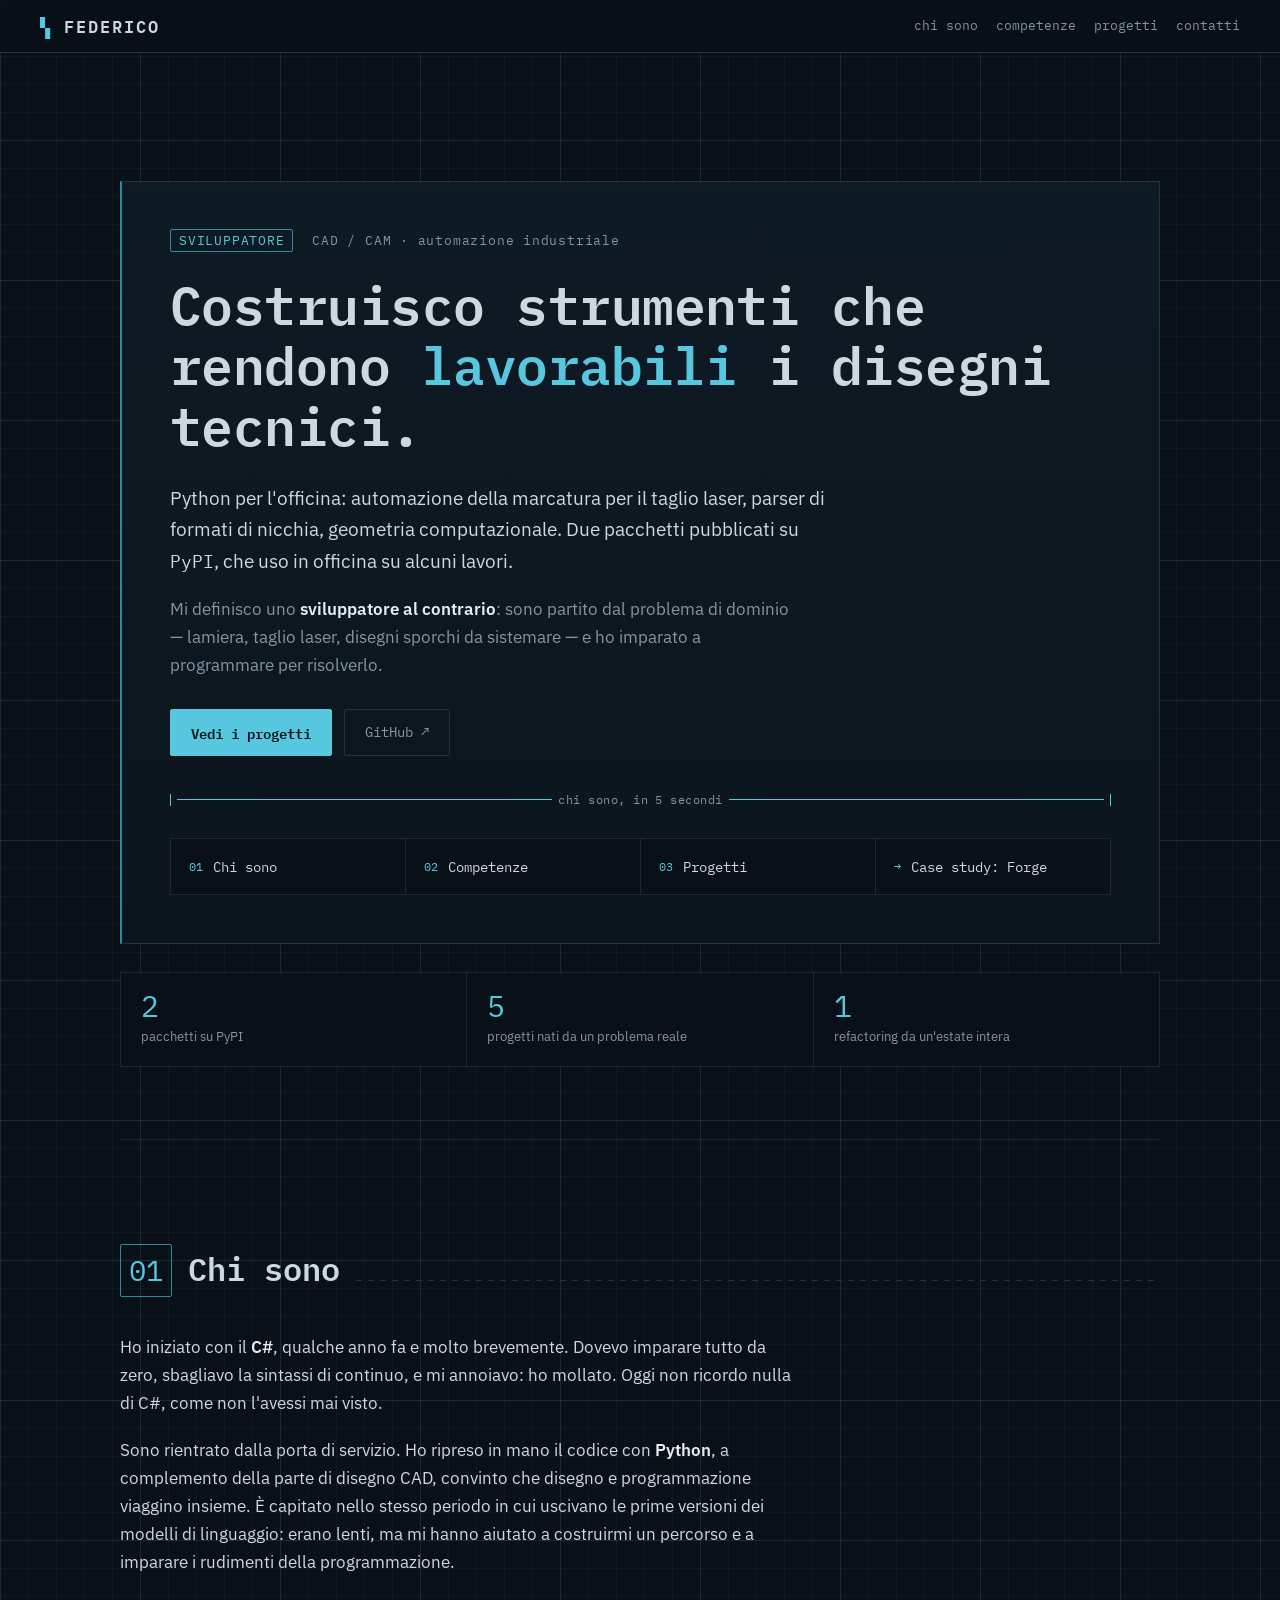
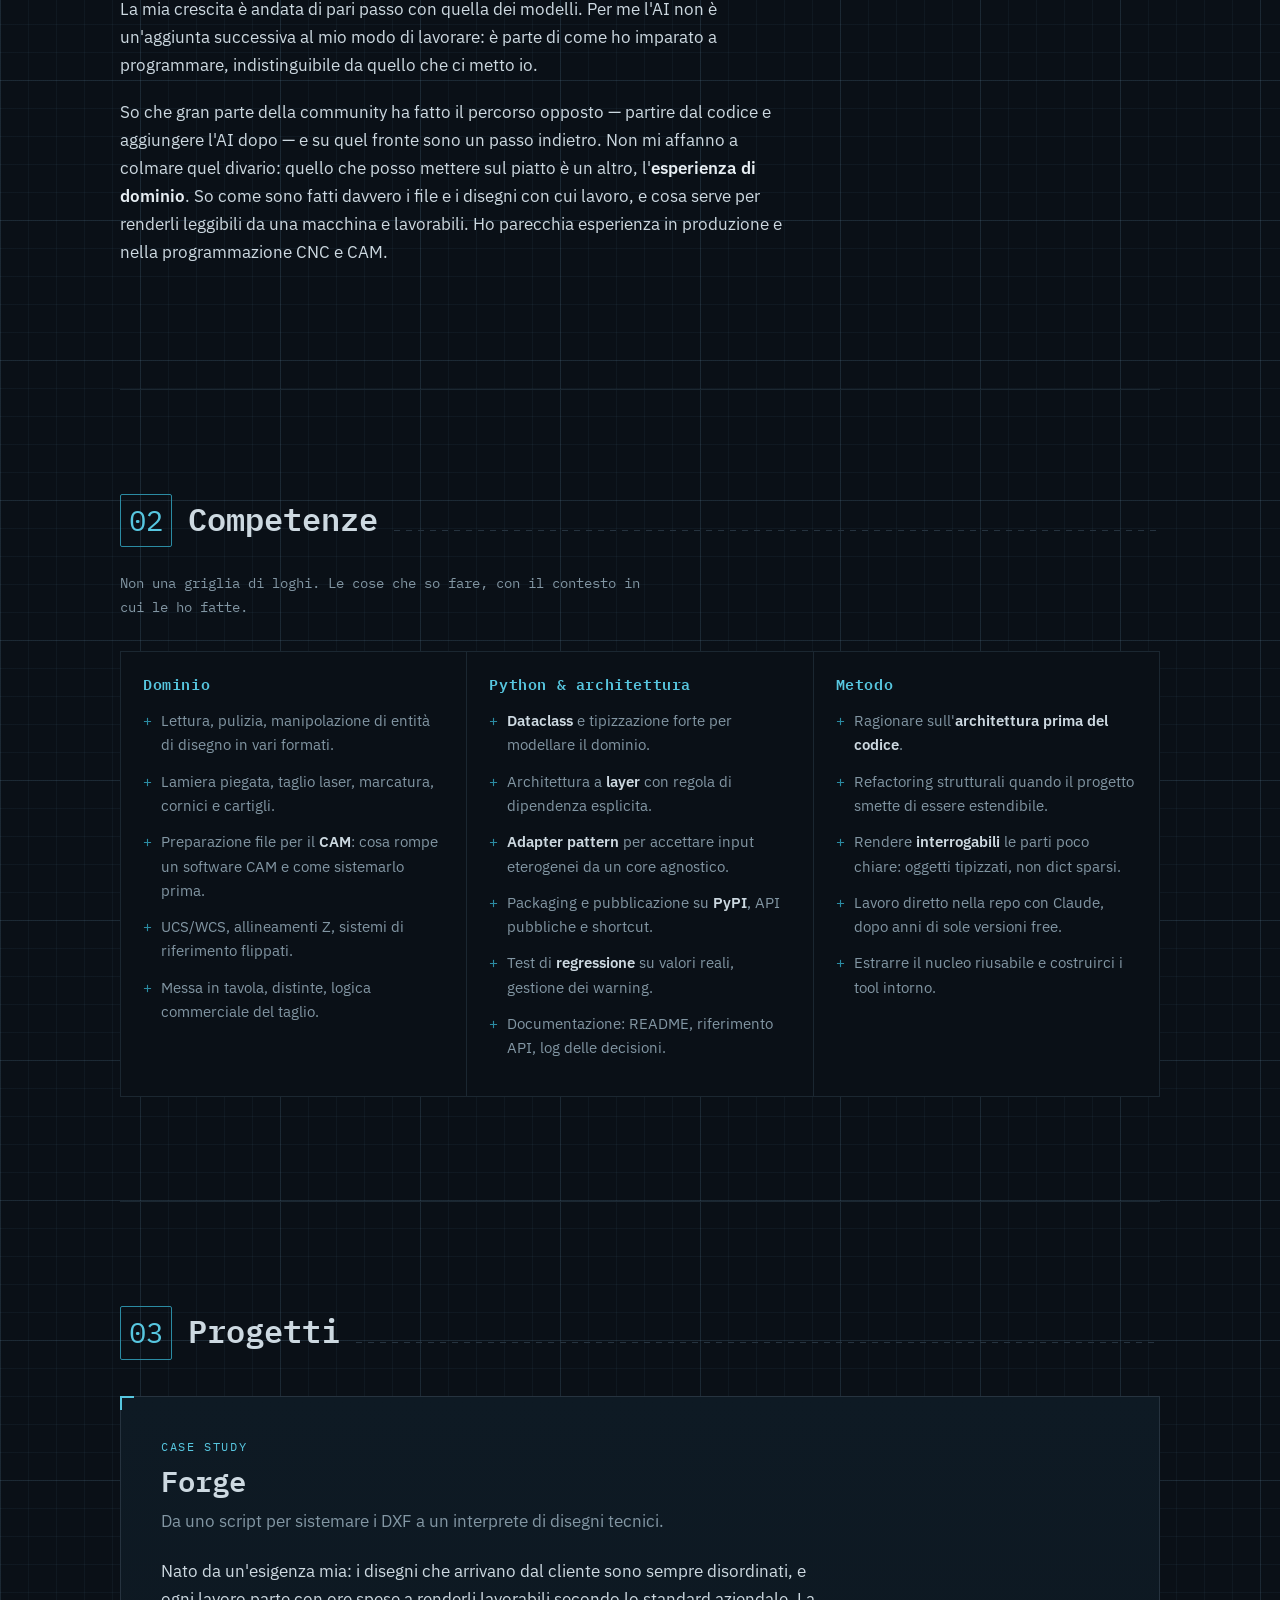
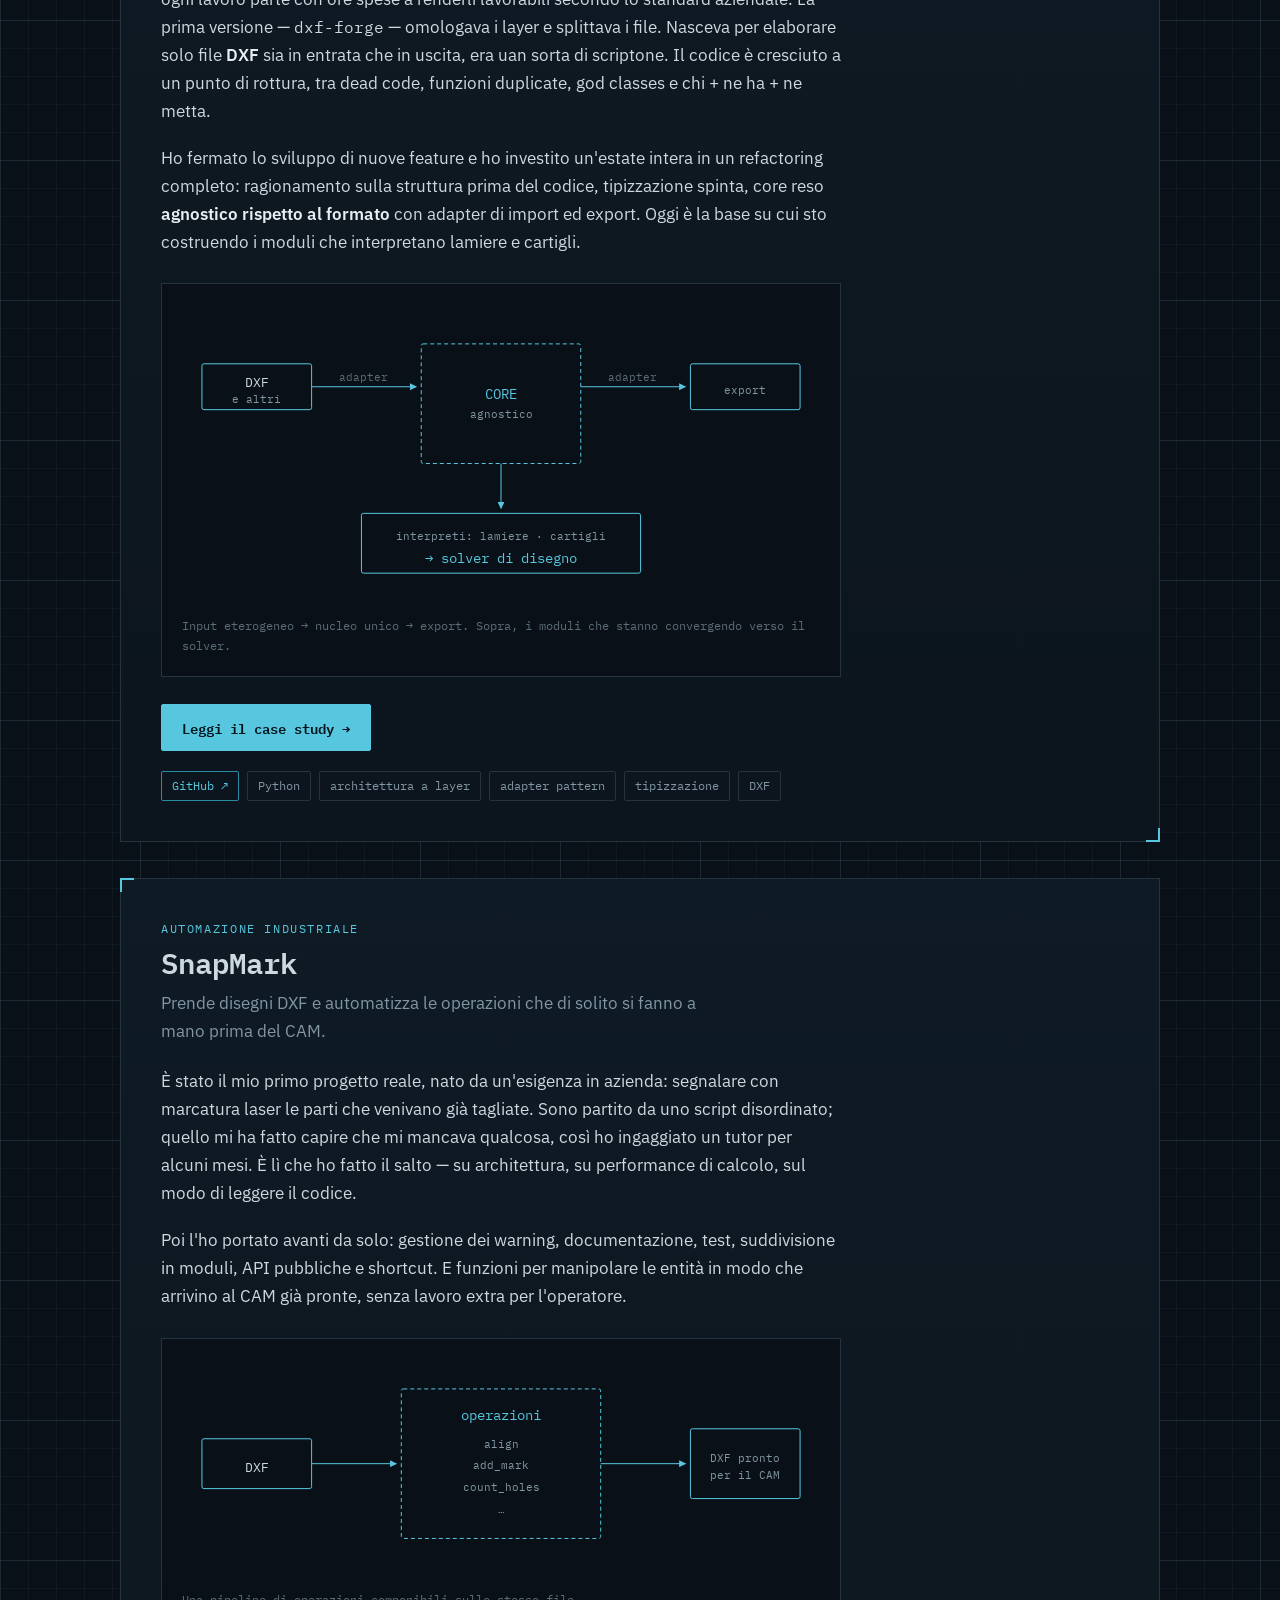
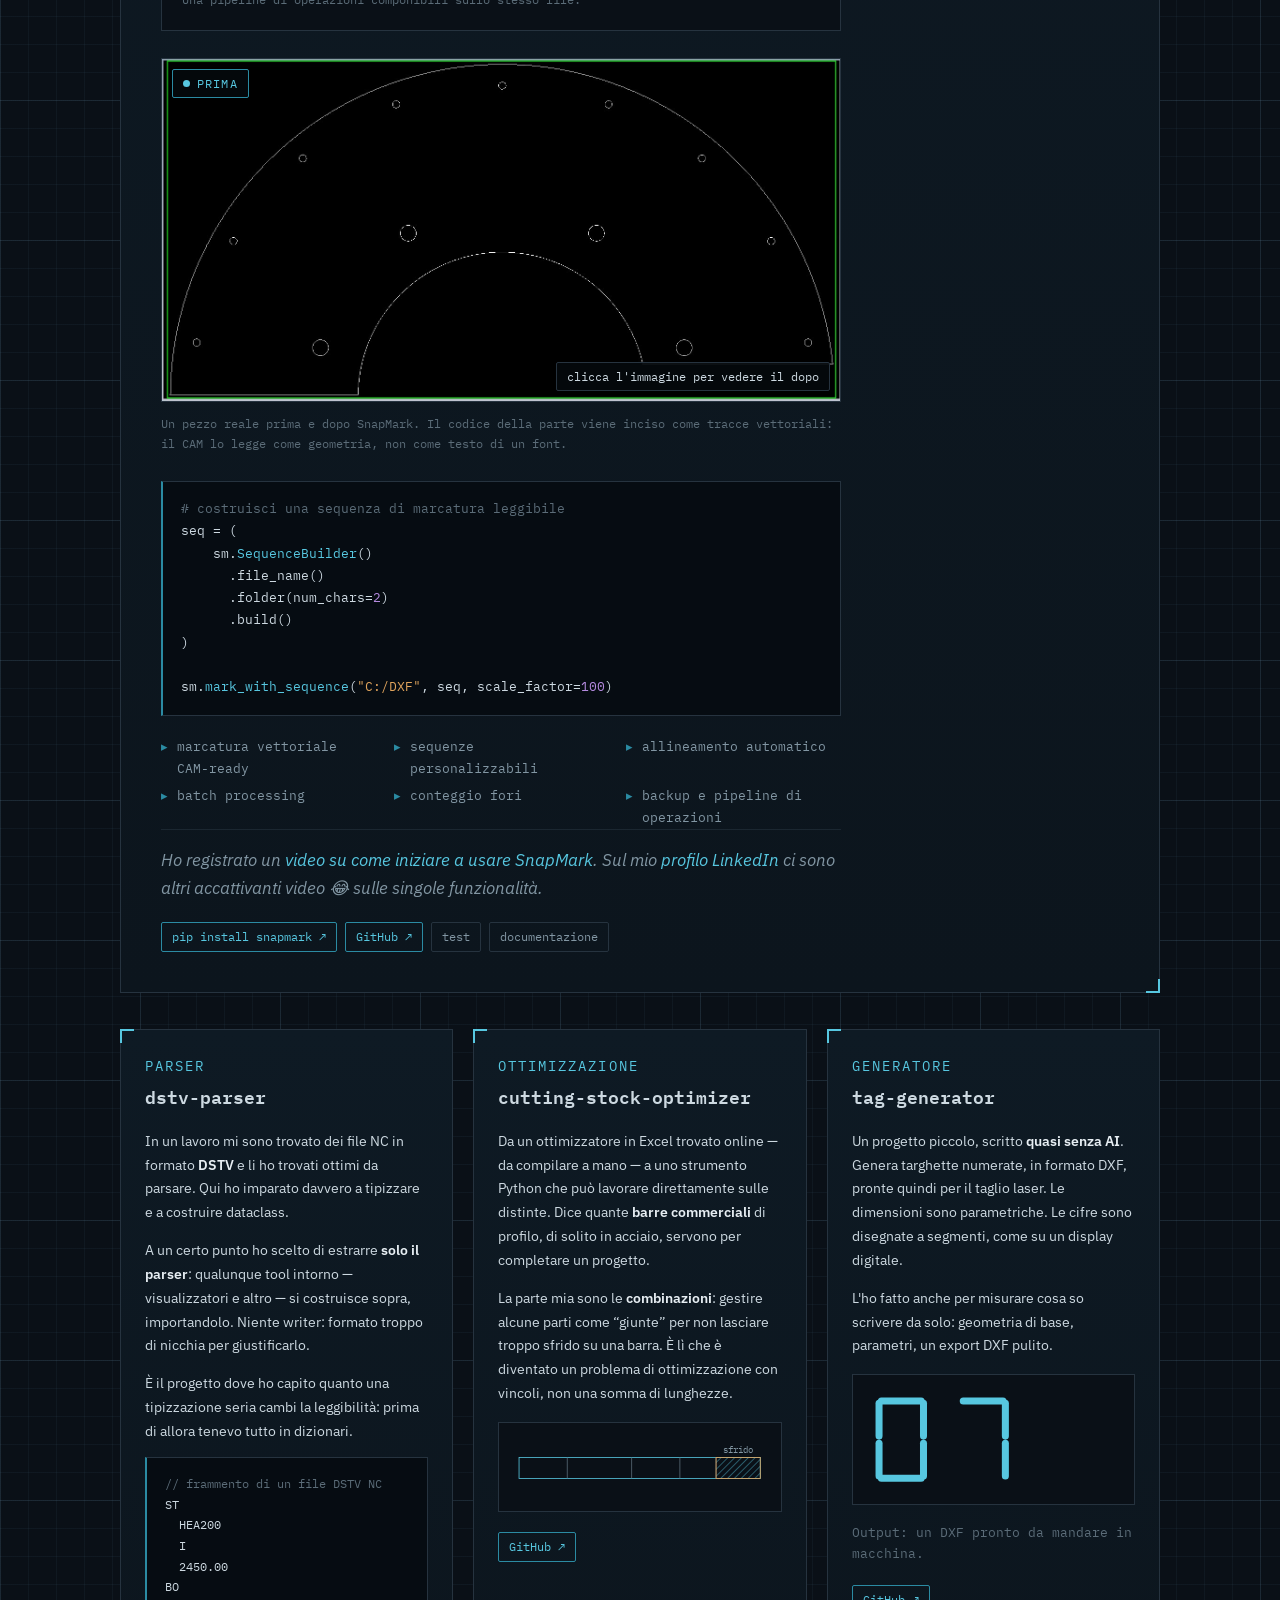
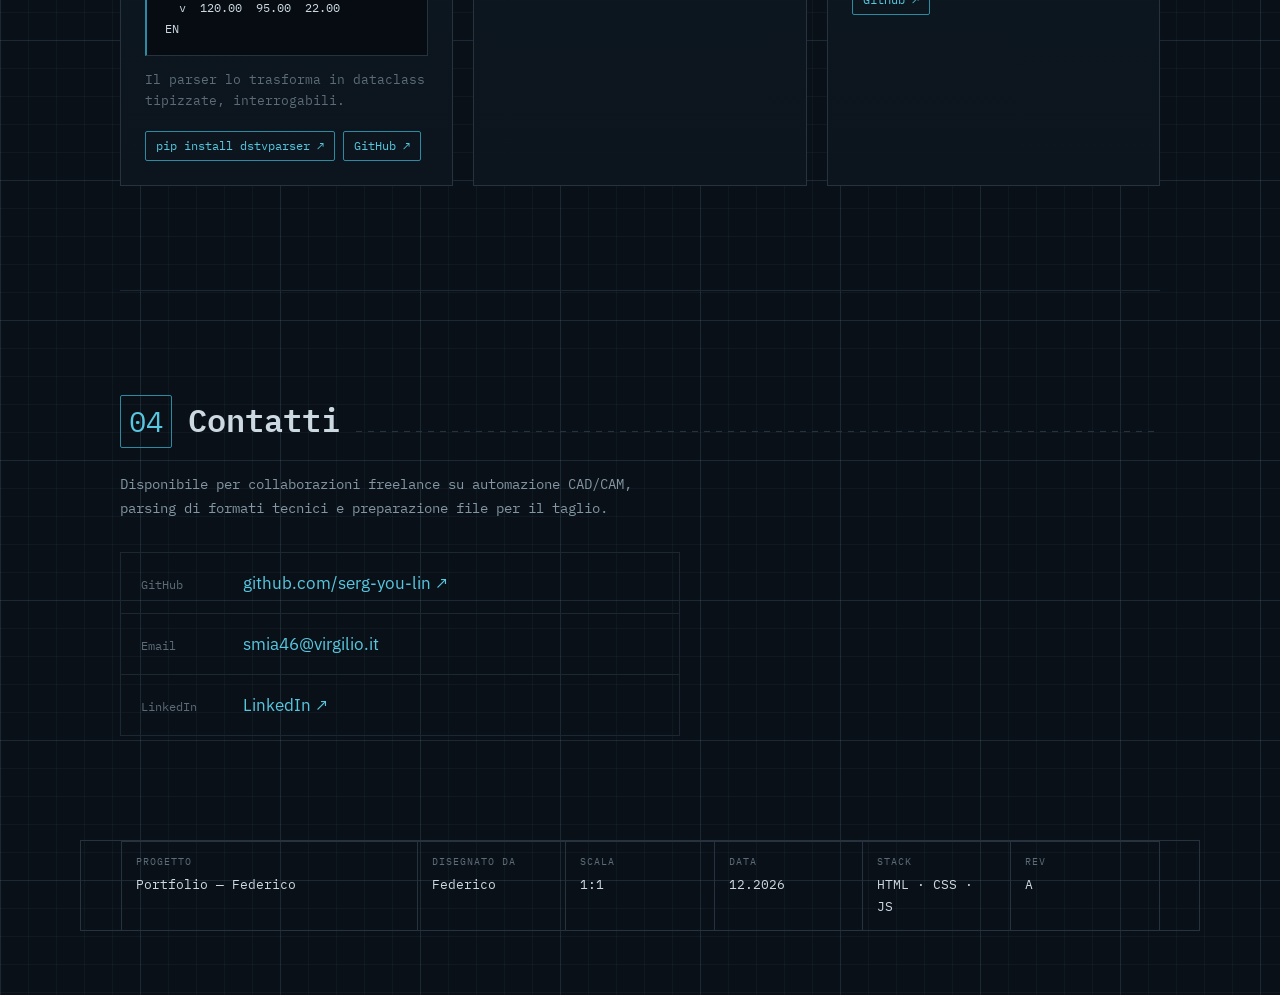
==== commit d955af4f: "Add freelance availability line to contacts Co-Authored-By: Claude Sonnet 5 <noreply@anthropic.com> " ====
--- a/index.html
+++ b/index.html
@@ -522,6 +522,11 @@
             <h2 id="contatti-title">Contatti</h2>
             <span class="section__rule" aria-hidden="true"></span>
         </div>
+
+        <p class="section__intro">
+            Disponibile per collaborazioni freelance su automazione CAD/CAM, parsing
+            di formati tecnici e preparazione file per il taglio.
+        </p>
 
         <ul class="contacts">
             <li>
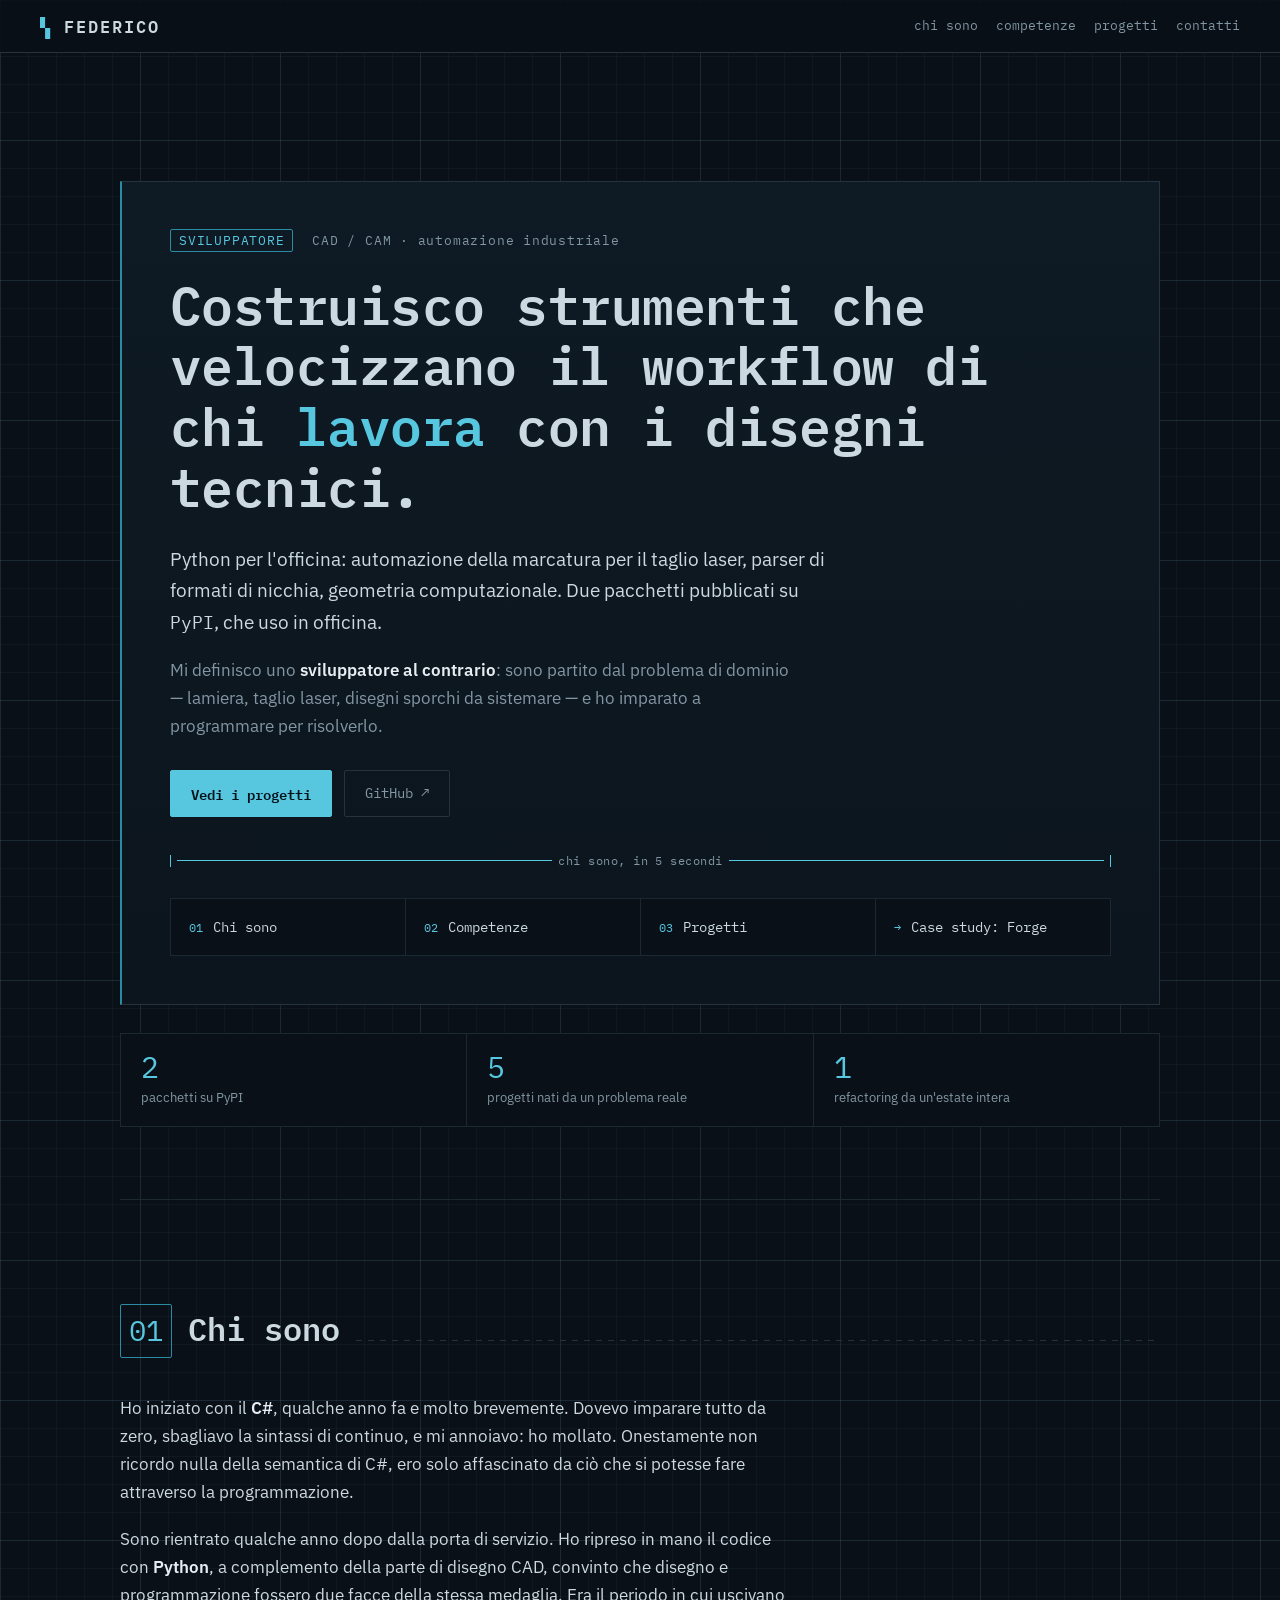
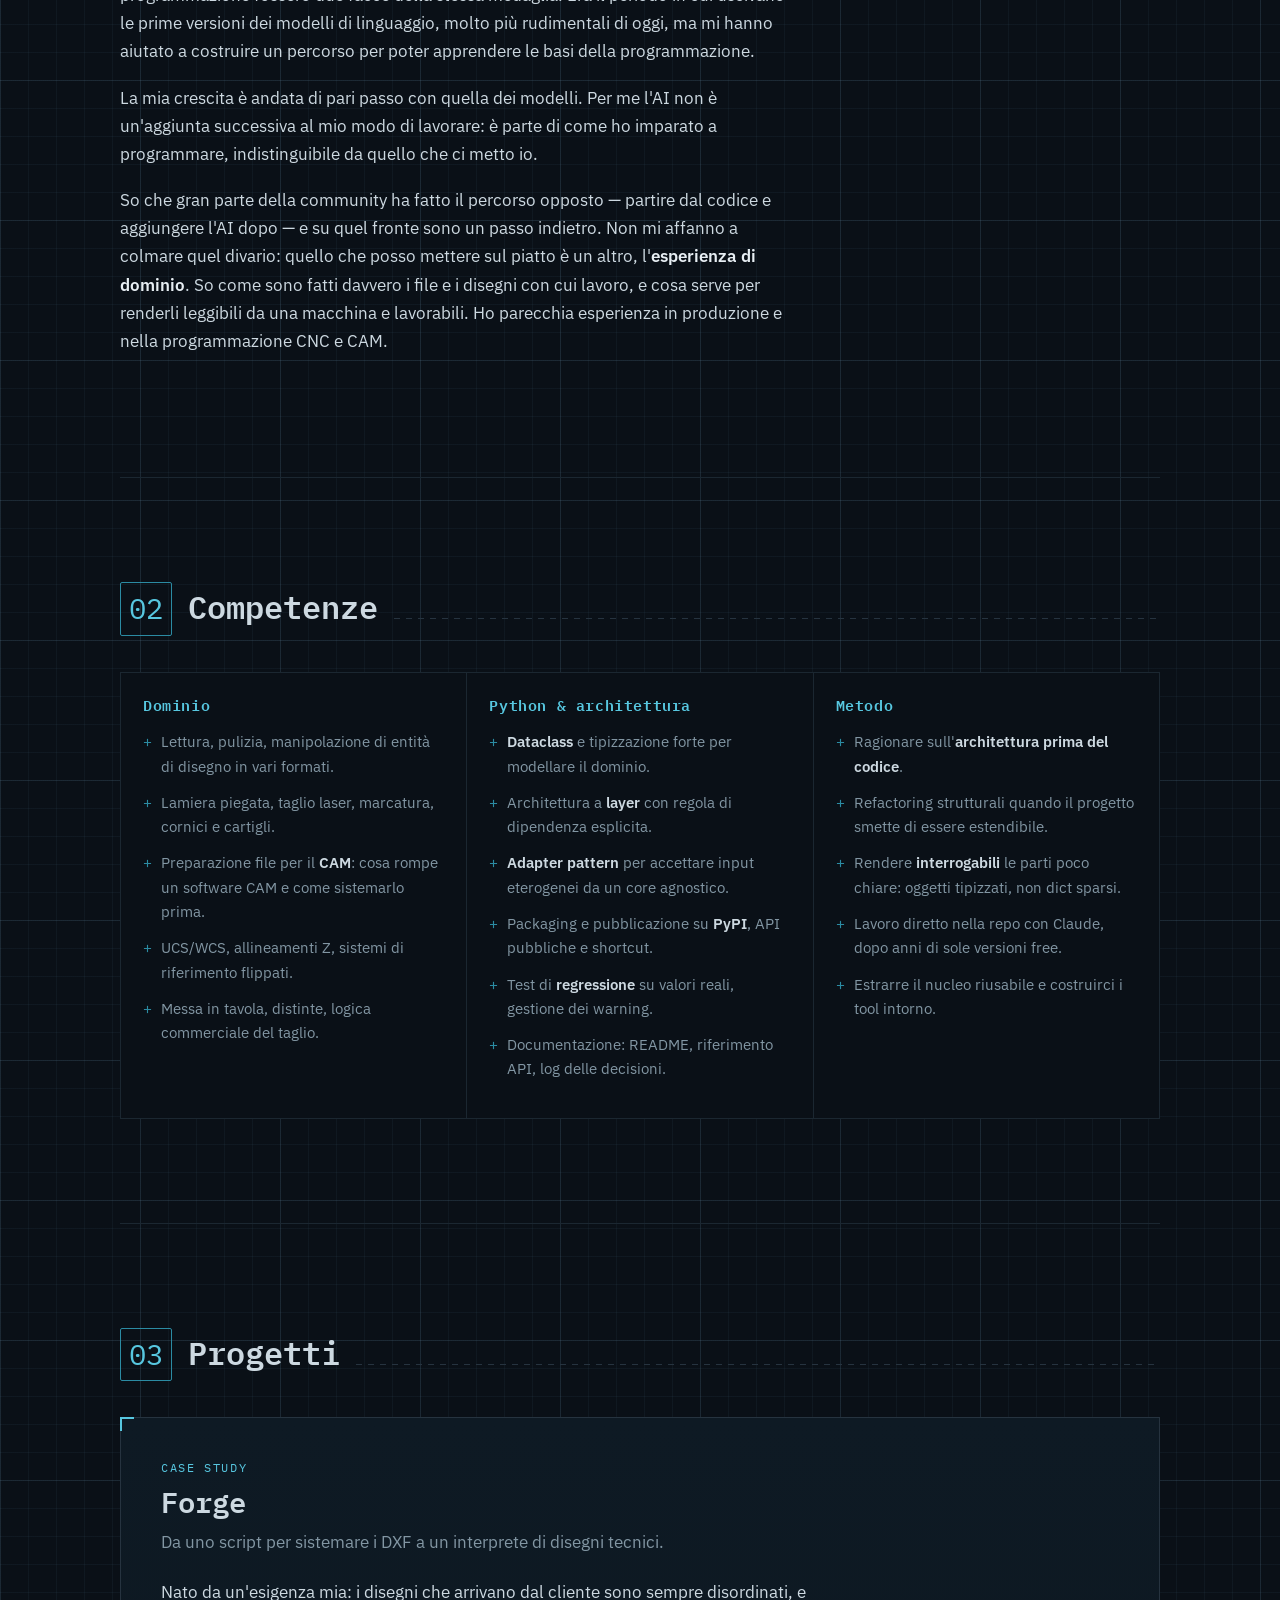
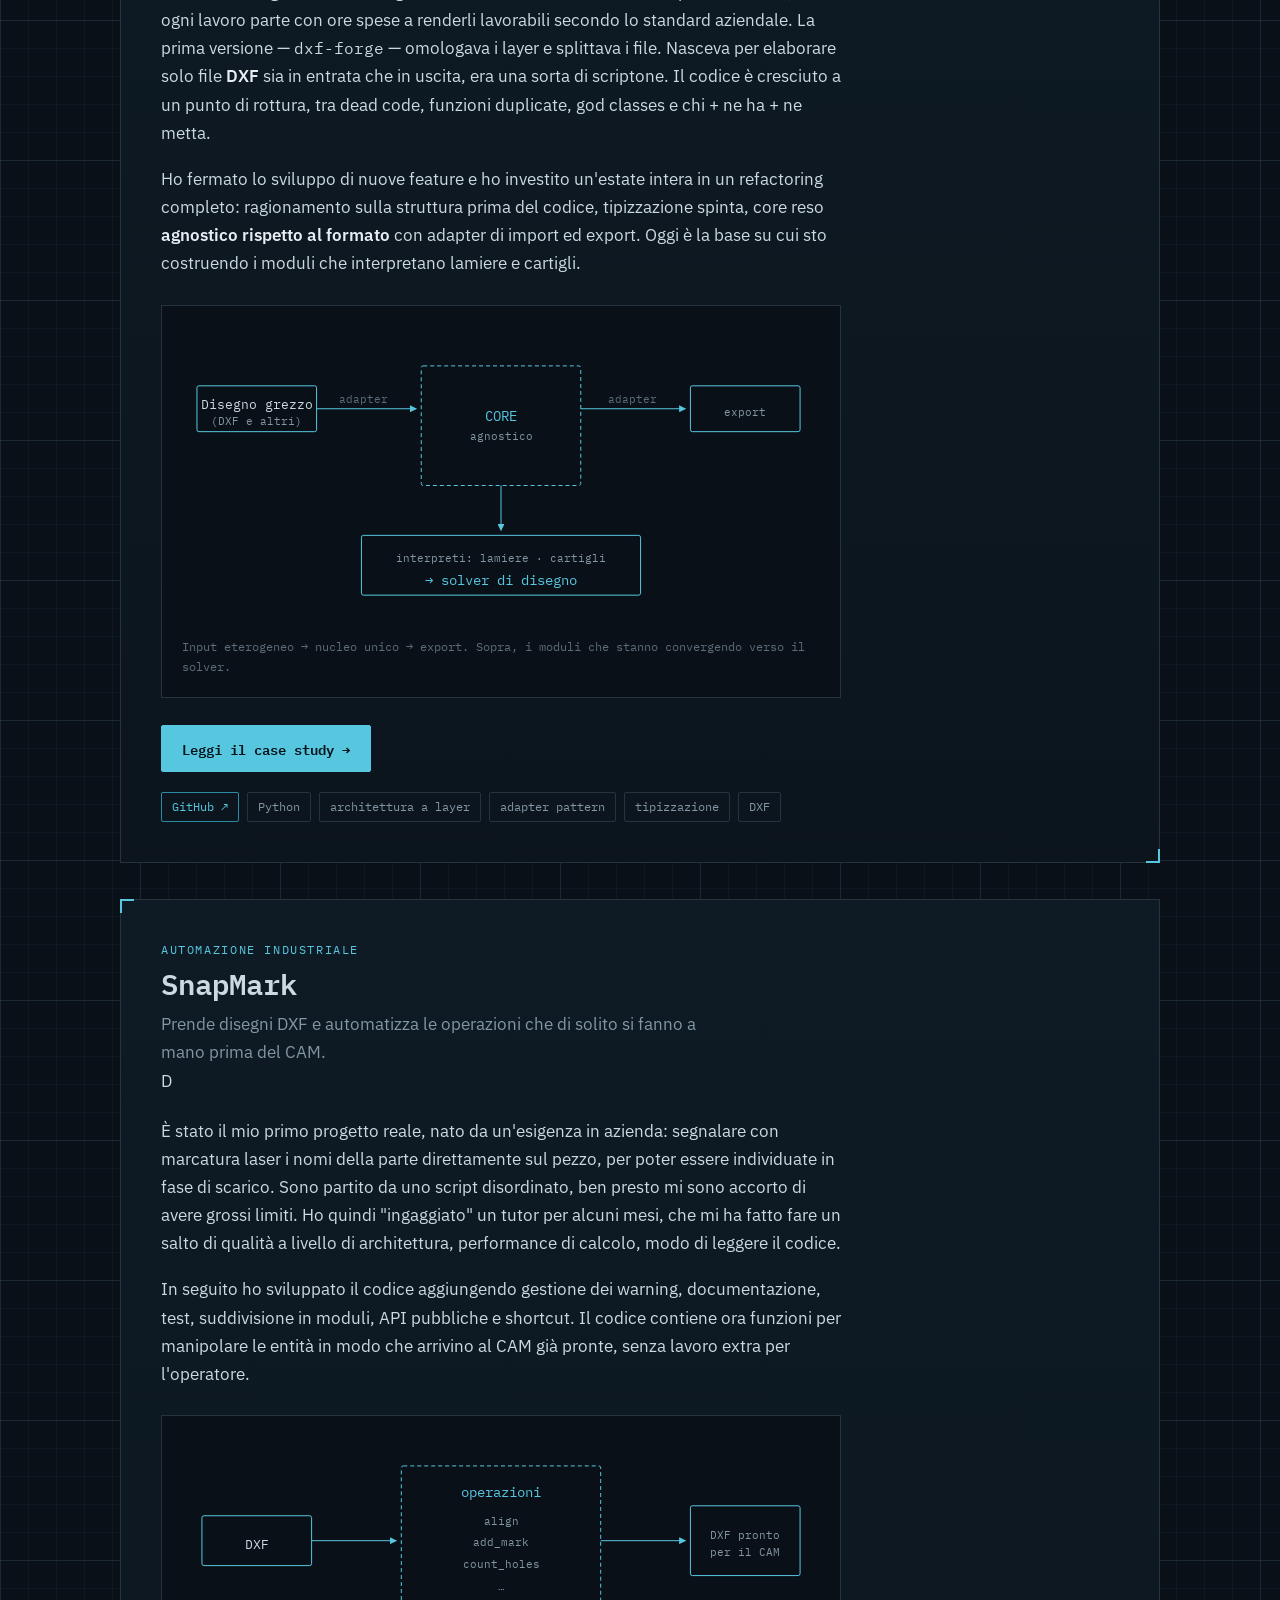
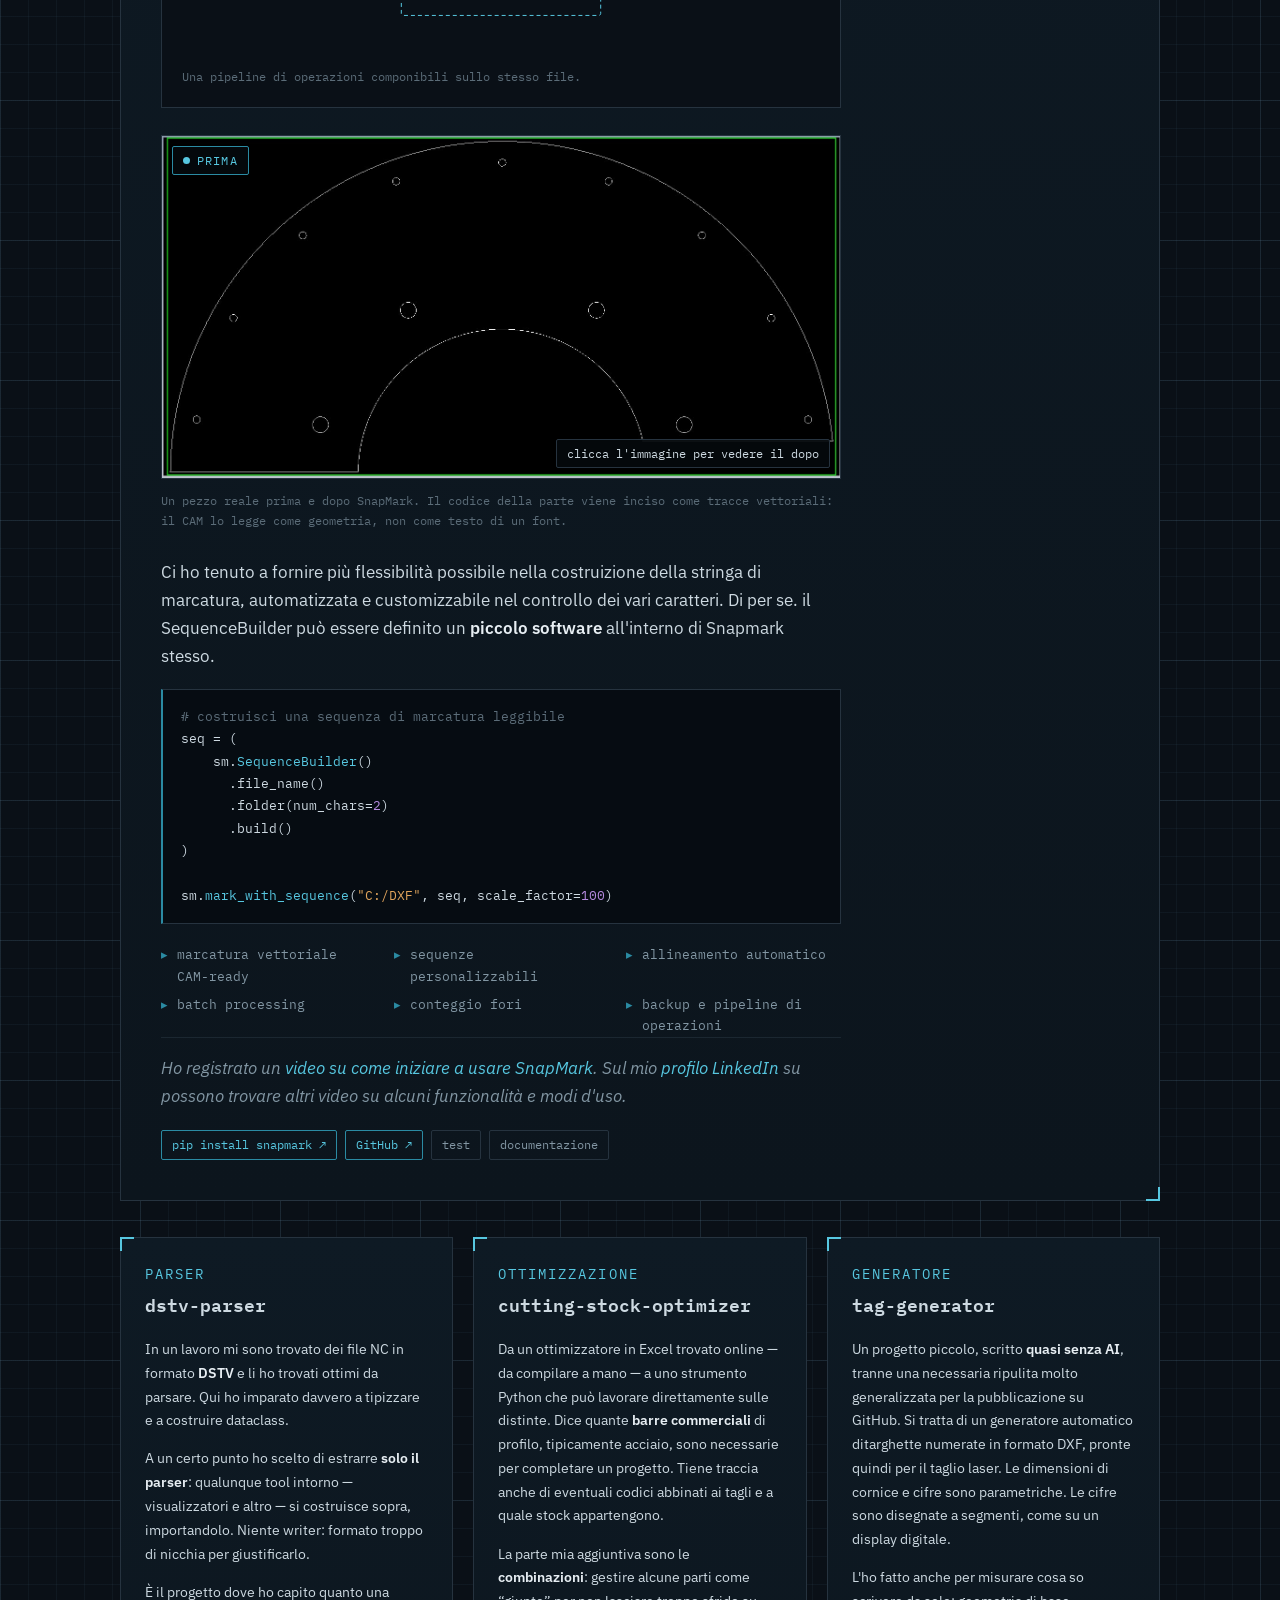
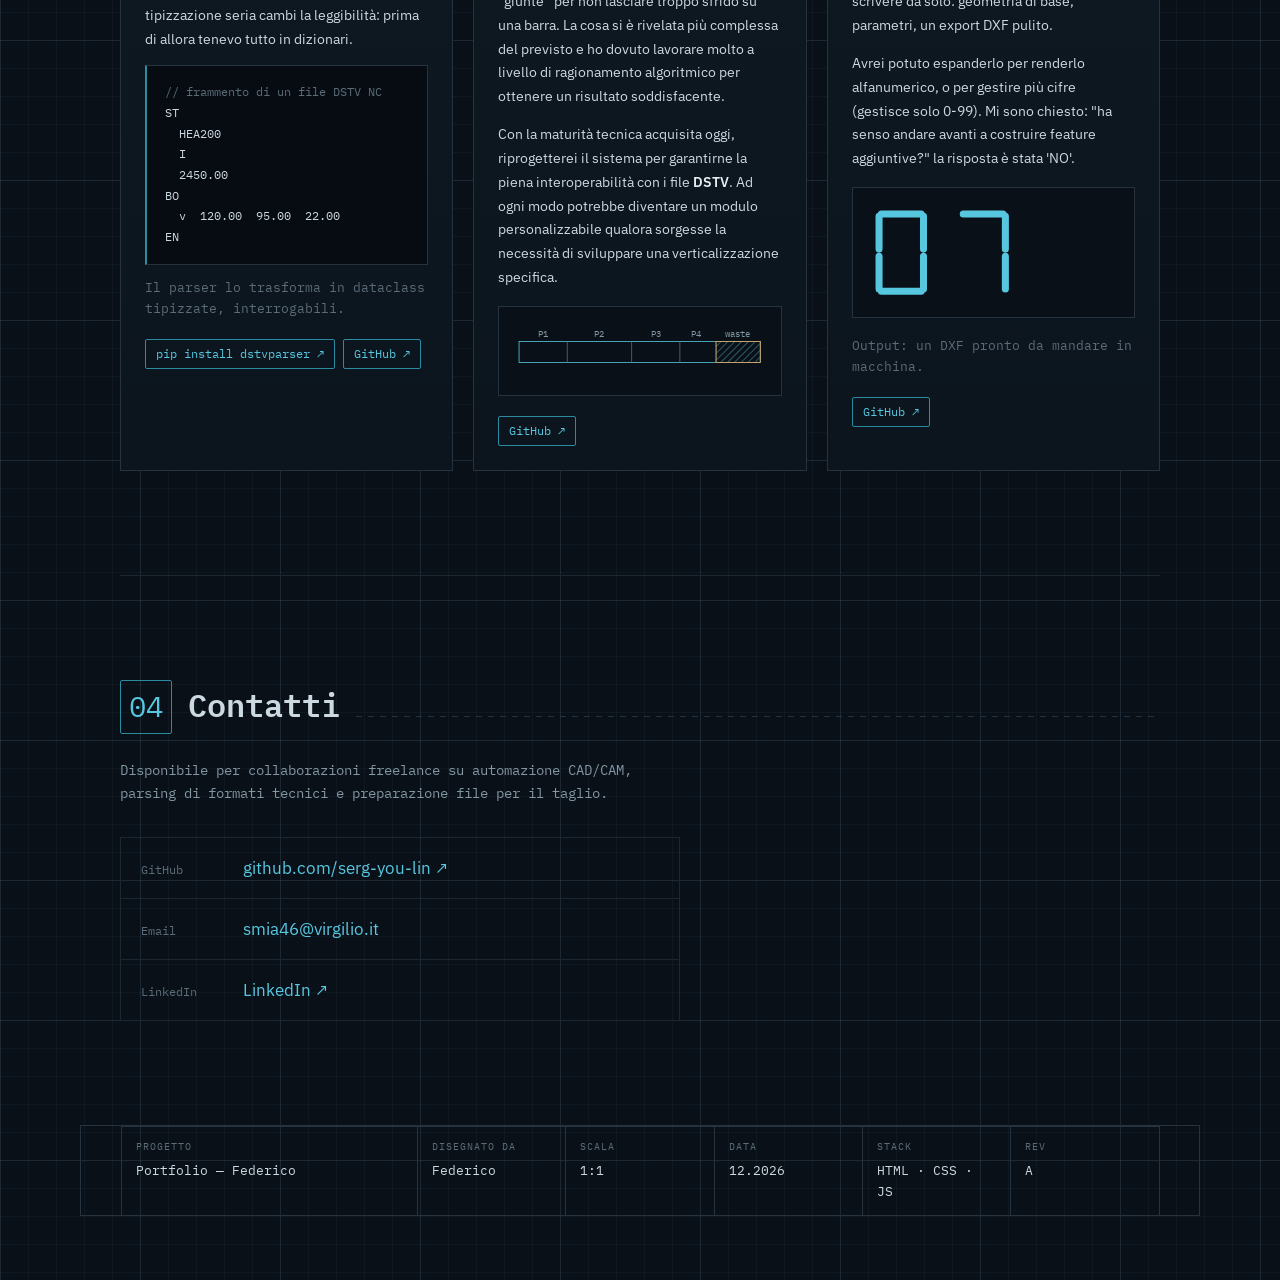
==== commit 12c18a53: "Rework hero, chi sono, SnapMark and Forge copy Co-Authored-By: Claude Sonnet 5 <noreply@anthropic.co" ====
--- a/index.html
+++ b/index.html
@@ -44,16 +44,15 @@
             </p>
 
             <h1 id="hero-title">
-                Costruisco strumenti che rendono
-                <span class="hl">lavorabili</span>
-                i disegni tecnici.
+                Costruisco strumenti che velocizzano il workflow di chi
+                <span class="hl">lavora</span>
+                con i disegni tecnici.
             </h1>
 
             <p class="hero__lede">
                 Python per l'officina: automazione della marcatura per il taglio laser,
                 parser di formati di nicchia, geometria computazionale. Due pacchetti
-                pubblicati su <span class="mono">PyPI</span>, che uso in officina su
-                alcuni lavori.
+                pubblicati su <span class="mono">PyPI</span>, che uso in officina.
             </p>
 
             <p class="hero__identity">
@@ -102,15 +101,15 @@
             <p>
                 Ho iniziato con il <strong>C#</strong>, qualche anno fa e molto brevemente.
                 Dovevo imparare tutto da zero, sbagliavo la sintassi di continuo, e mi
-                annoiavo: ho mollato. Oggi non ricordo nulla di C#, come non l'avessi
-                mai visto.
+                annoiavo: ho mollato. Onestamente non ricordo nulla della semantica di C#, 
+                ero solo affascinato da ciò che si potesse fare attraverso la programmazione.
             </p>
             <p>
-                Sono rientrato dalla porta di servizio. Ho ripreso in mano il codice con
+                Sono rientrato qualche anno dopo dalla porta di servizio. Ho ripreso in mano il codice con
                 <strong>Python</strong>, a complemento della parte di disegno CAD, convinto
-                che disegno e programmazione viaggino insieme. È capitato nello stesso
-                periodo in cui uscivano le prime versioni dei modelli di linguaggio: erano
-                lenti, ma mi hanno aiutato a costruirmi un percorso e a imparare i rudimenti
+                che disegno e programmazione fossero due facce della stessa medaglia. Era il
+                periodo in cui uscivano le prime versioni dei modelli di linguaggio, molto più 
+                rudimentali di oggi, ma mi hanno aiutato a costruire un percorso per poter apprendere le basi
                 della programmazione.
             </p>
             <p>
@@ -138,10 +137,6 @@
             <span class="section__rule" aria-hidden="true"></span>
         </div>
 
-        <p class="section__intro">
-            Non una griglia di loghi. Le cose che so fare, con il contesto in cui le ho fatte.
-        </p>
-
         <div class="skills">
             <article class="skillcol">
                 <h3>Dominio</h3>
@@ -206,7 +201,7 @@
                     disordinati, e ogni lavoro parte con ore spese a renderli lavorabili
                     secondo lo standard aziendale. La prima versione — <span class="mono">dxf-forge</span> —
                     omologava i layer e splittava i file. Nasceva per elaborare solo file <strong>DXF</strong> 
-                    sia in entrata che in uscita, era uan sorta di scriptone. Il codice è cresciuto a un 
+                    sia in entrata che in uscita, era una sorta di scriptone. Il codice è cresciuto a un 
                     punto di rottura, tra dead code, funzioni duplicate, god classes e chi + ne ha + ne metta.
                 </p>
                 <p>
@@ -226,11 +221,11 @@
                             </marker>
                         </defs>
                         <g class="d-dim">
-                            <rect x="20" y="60" width="110" height="46" rx="2"/>
-                            <text x="75" y="80">DXF</text>
-                            <text x="75" y="96" class="d-small">e altri</text>
+                            <rect x="15" y="60" width="120" height="46" rx="2"/>
+                            <text x="75" y="80">Disegno grezzo</text>
+                            <text x="75" y="96" class="d-small">(DXF e altri)</text>
                         </g>
-                        <line x1="130" y1="83" x2="235" y2="83" marker-end="url(#arrow)"/>
+                        <line x1="135" y1="83" x2="235" y2="83" marker-end="url(#arrow)"/>
                         <text x="182" y="74" class="d-small d-mid">adapter</text>
 
                         <g class="d-core">
@@ -287,19 +282,20 @@
                     a mano prima del CAM.
                 </p>
             </header>
-
+D
             <div class="project__body prose">
                 <p>
                     È stato il mio primo progetto reale, nato da un'esigenza in azienda:
-                    segnalare con marcatura laser le parti che venivano già tagliate.
-                    Sono partito da uno script disordinato; quello mi ha fatto capire che
-                    mi mancava qualcosa, così ho ingaggiato un tutor per alcuni mesi. È lì
-                    che ho fatto il salto — su architettura, su performance di calcolo, sul
+                    segnalare con marcatura laser i nomi della parte direttamente sul pezzo, 
+                    per poter essere individuate in fase di scarico.
+                    Sono partito da uno script disordinato, ben presto mi sono accorto di avere grossi limiti.
+                    Ho quindi "ingaggiato" un tutor per alcuni mesi, che mi ha fatto fare un salto
+                    di qualità a livello di architettura, performance di calcolo,
                     modo di leggere il codice.
                 </p>
                 <p>
-                    Poi l'ho portato avanti da solo: gestione dei warning, documentazione,
-                    test, suddivisione in moduli, API pubbliche e shortcut. E funzioni per
+                    In seguito ho sviluppato il codice aggiungendo gestione dei warning, documentazione,
+                    test, suddivisione in moduli, API pubbliche e shortcut. Il codice contiene ora funzioni per
                     manipolare le entità in modo che arrivino al CAM già pronte, senza
                     lavoro extra per l'operatore.
                 </p>
@@ -352,6 +348,13 @@
                     </figcaption>
                 </figure>
 
+                <p>
+                    Ci ho tenuto a fornire più flessibilità possibile nella costruizione della stringa di marcatura,
+                    automatizzata e customizzabile nel controllo dei vari caratteri.
+                    Di per se. il SequenceBuilder può essere definito un <strong>piccolo software</strong> 
+                    all'interno di Snapmark stesso.
+                </p>
+
                 <pre class="code"><code><span class="c-c"># costruisci una sequenza di marcatura leggibile</span>
 seq = (
     sm.<span class="c-f">SequenceBuilder</span>()
@@ -374,7 +377,7 @@
                 <p class="project__note">
                     Ho registrato un <a href="https://www.linkedin.com/feed/update/urn:li:activity:7469698755500560384/" target="_blank" rel="noopener">video su come iniziare a usare SnapMark</a>.
                     Sul mio <a href="https://www.linkedin.com/in/federico-sidraschi-059a961b9/" target="_blank" rel="noopener">profilo LinkedIn</a>
-                    ci sono altri accattivanti video 😂 sulle singole funzionalità.
+                    su possono trovare altri video su alcuni funzionalità e modi d'uso.
                 </p>
 
                 <div class="project__meta">
@@ -408,7 +411,7 @@
                     </p>
                     <p>
                         È il progetto dove ho capito quanto una tipizzazione seria cambi la
-                        leggibilità: prima di allora tenevo tutto in dizionari.
+                        leggibilità: prima di allora tenevo tutto in dizionari. 
                     </p>
                     <pre class="code code--sm"><code><span class="c-c">// frammento di un file DSTV NC</span>
 ST
@@ -436,14 +439,20 @@
                     <p>
                         Da un ottimizzatore in Excel trovato online — da compilare a mano —
                         a uno strumento Python che può lavorare direttamente sulle distinte.
-                        Dice quante <strong>barre commerciali</strong> di profilo, di solito
-                        in acciaio, servono per completare un progetto.
-                    </p>
-                    <p>
-                        La parte mia sono le <strong>combinazioni</strong>: gestire alcune
+                        Dice quante <strong>barre commerciali</strong> di profilo, tipicamente acciaio, 
+                        sono necessarie per completare un progetto. Tiene traccia anche di eventuali codici abbinati 
+                        ai tagli e a quale stock appartengono.
+                    </p>
+                    <p>
+                        La parte mia aggiuntiva sono le <strong>combinazioni</strong>: gestire alcune
                         parti come “giunte” per non lasciare troppo sfrido su una barra.
-                        È lì che è diventato un problema di ottimizzazione con vincoli, non
-                        una somma di lunghezze.
+                        La cosa si è rivelata più complessa del previsto e ho dovuto lavorare molto a livello 
+                        di ragionamento algoritmico per ottenere un risultato soddisfacente.
+                    </p>
+                    <p>
+                        Con la maturità tecnica acquisita oggi, riprogetterei il sistema per garantirne la piena 
+                        interoperabilità con i file <strong>DSTV</strong>. Ad ogni modo potrebbe diventare un modulo personalizzabile 
+                        qualora sorgesse la necessità di sviluppare una verticalizzazione specifica.
                     </p>
                     <figure class="diagram diagram--inline">
                         <svg viewBox="0 0 320 80" role="img" aria-labelledby="cut-diagram-title">
@@ -459,10 +468,14 @@
                                 <line x1="150" y1="28" x2="150" y2="54"/>
                                 <line x1="210" y1="28" x2="210" y2="54"/>
                                 <line x1="255" y1="28" x2="255" y2="54"/>
+                                <text x="40" y="20" class="d-small">P1</text>
+                                <text x="110" y="20" class="d-small">P2</text>
+                                <text x="180" y="20" class="d-small">P3</text>
+                                <text x="230" y="20" class="d-small">P4</text>
                             </g>
                             <g class="d-hatch">
                                 <rect x="255" y="28" width="55" height="26"/>
-                                <text x="282" y="20" class="d-small">sfrido</text>
+                                <text x="282" y="20" class="d-small">waste</text>
                             </g>
                         </svg>
                     </figure>
@@ -480,14 +493,22 @@
                 </header>
                 <div class="project__body">
                     <p>
-                        Un progetto piccolo, scritto <strong>quasi senza AI</strong>. Genera
-                        targhette numerate, in formato DXF, pronte quindi per il taglio
-                        laser. Le dimensioni sono parametriche. Le cifre sono disegnate
+                        Un progetto piccolo, scritto <strong>quasi senza AI</strong>, tranne 
+                        una necessaria ripulita molto generalizzata per la pubblicazione su GitHub.
+                        Si tratta di un generatore automatico ditarghette numerate in formato DXF, 
+                        pronte quindi per il taglio laser.
+                        Le dimensioni di cornice e cifre sono parametriche. Le cifre sono disegnate
                         a segmenti, come su un display digitale.
                     </p>
                     <p>
                         L'ho fatto anche per misurare cosa so scrivere da solo: geometria
                         di base, parametri, un export DXF pulito.
+                    </p>
+                    <p>
+                        Avrei potuto espanderlo per renderlo alfanumerico, o per gestire più cifre 
+                        (gestisce solo 0-99). Mi sono chiesto:
+                        "ha senso andare avanti a costruire feature aggiuntive?" 
+                        la risposta è stata 'NO'.
                     </p>
                     <figure class="diagram diagram--inline">
                         <svg viewBox="0 0 220 90" role="img" aria-labelledby="tag-diagram-title">
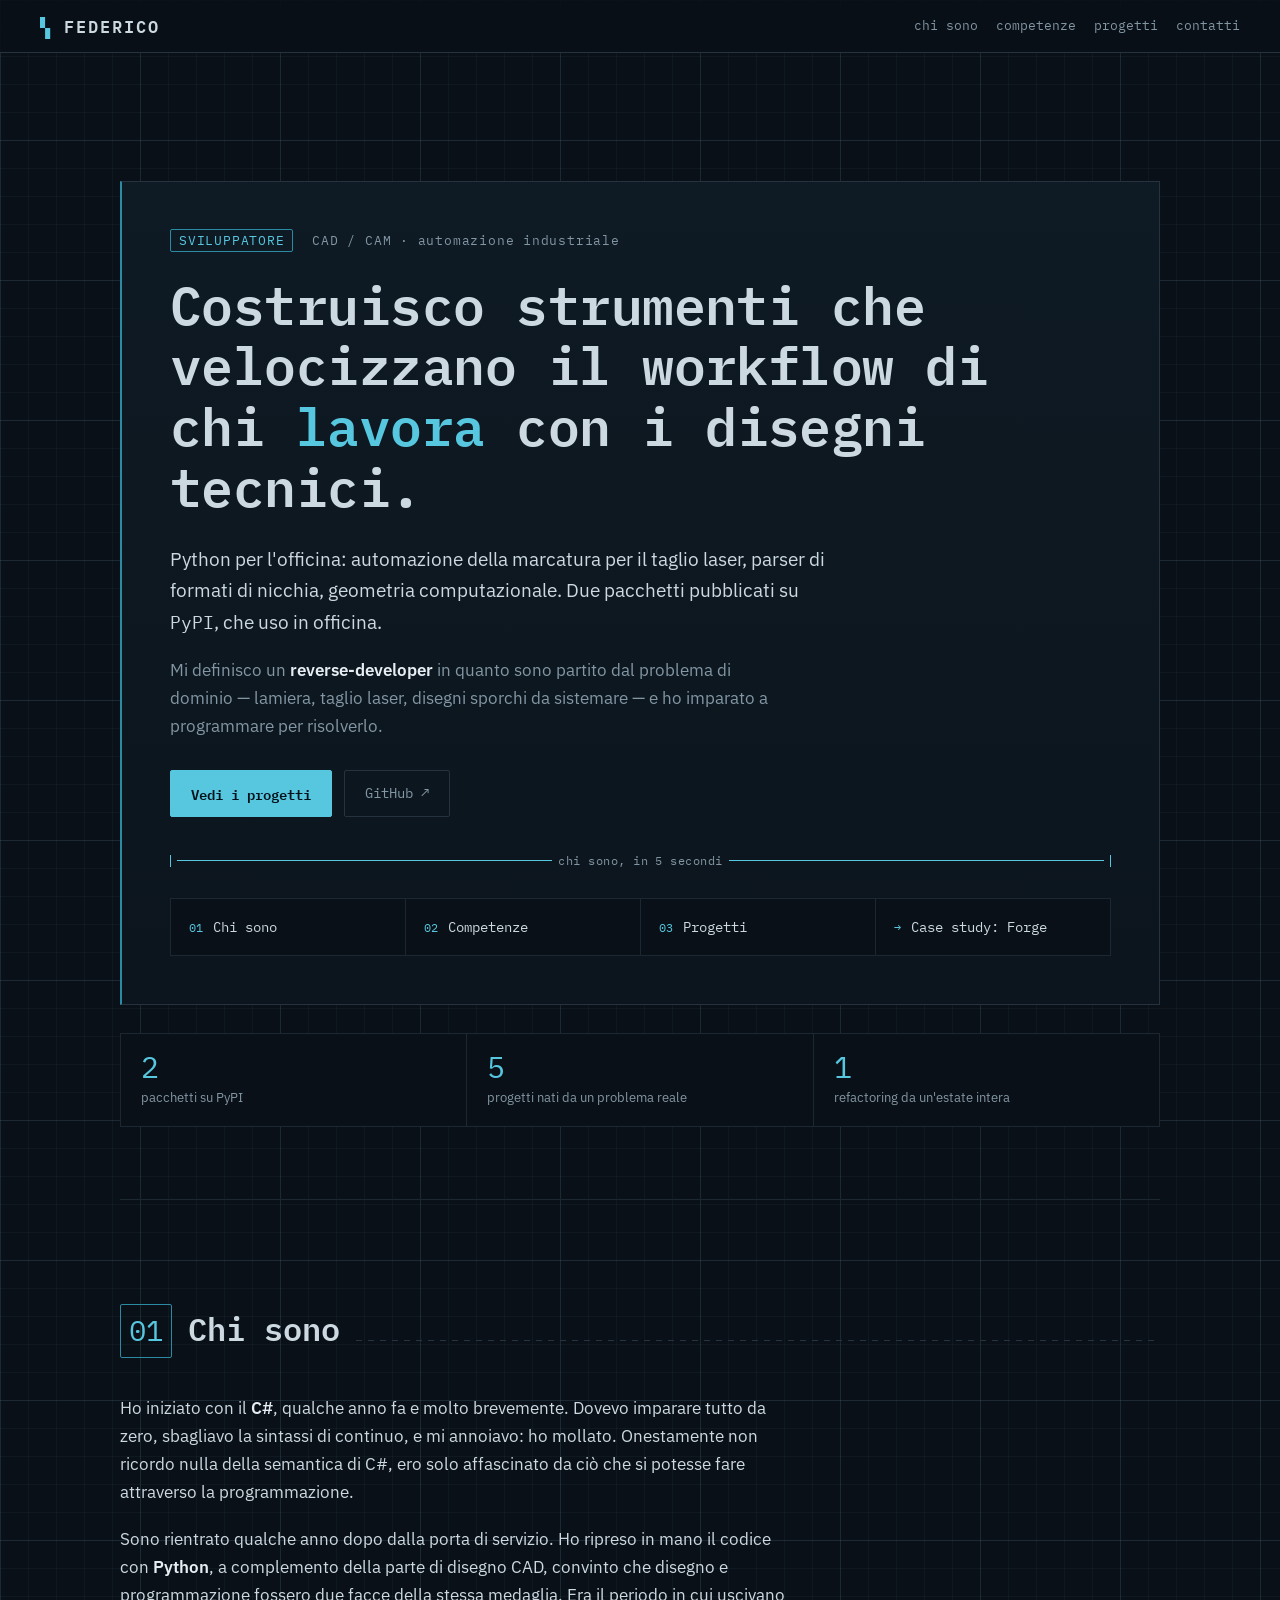
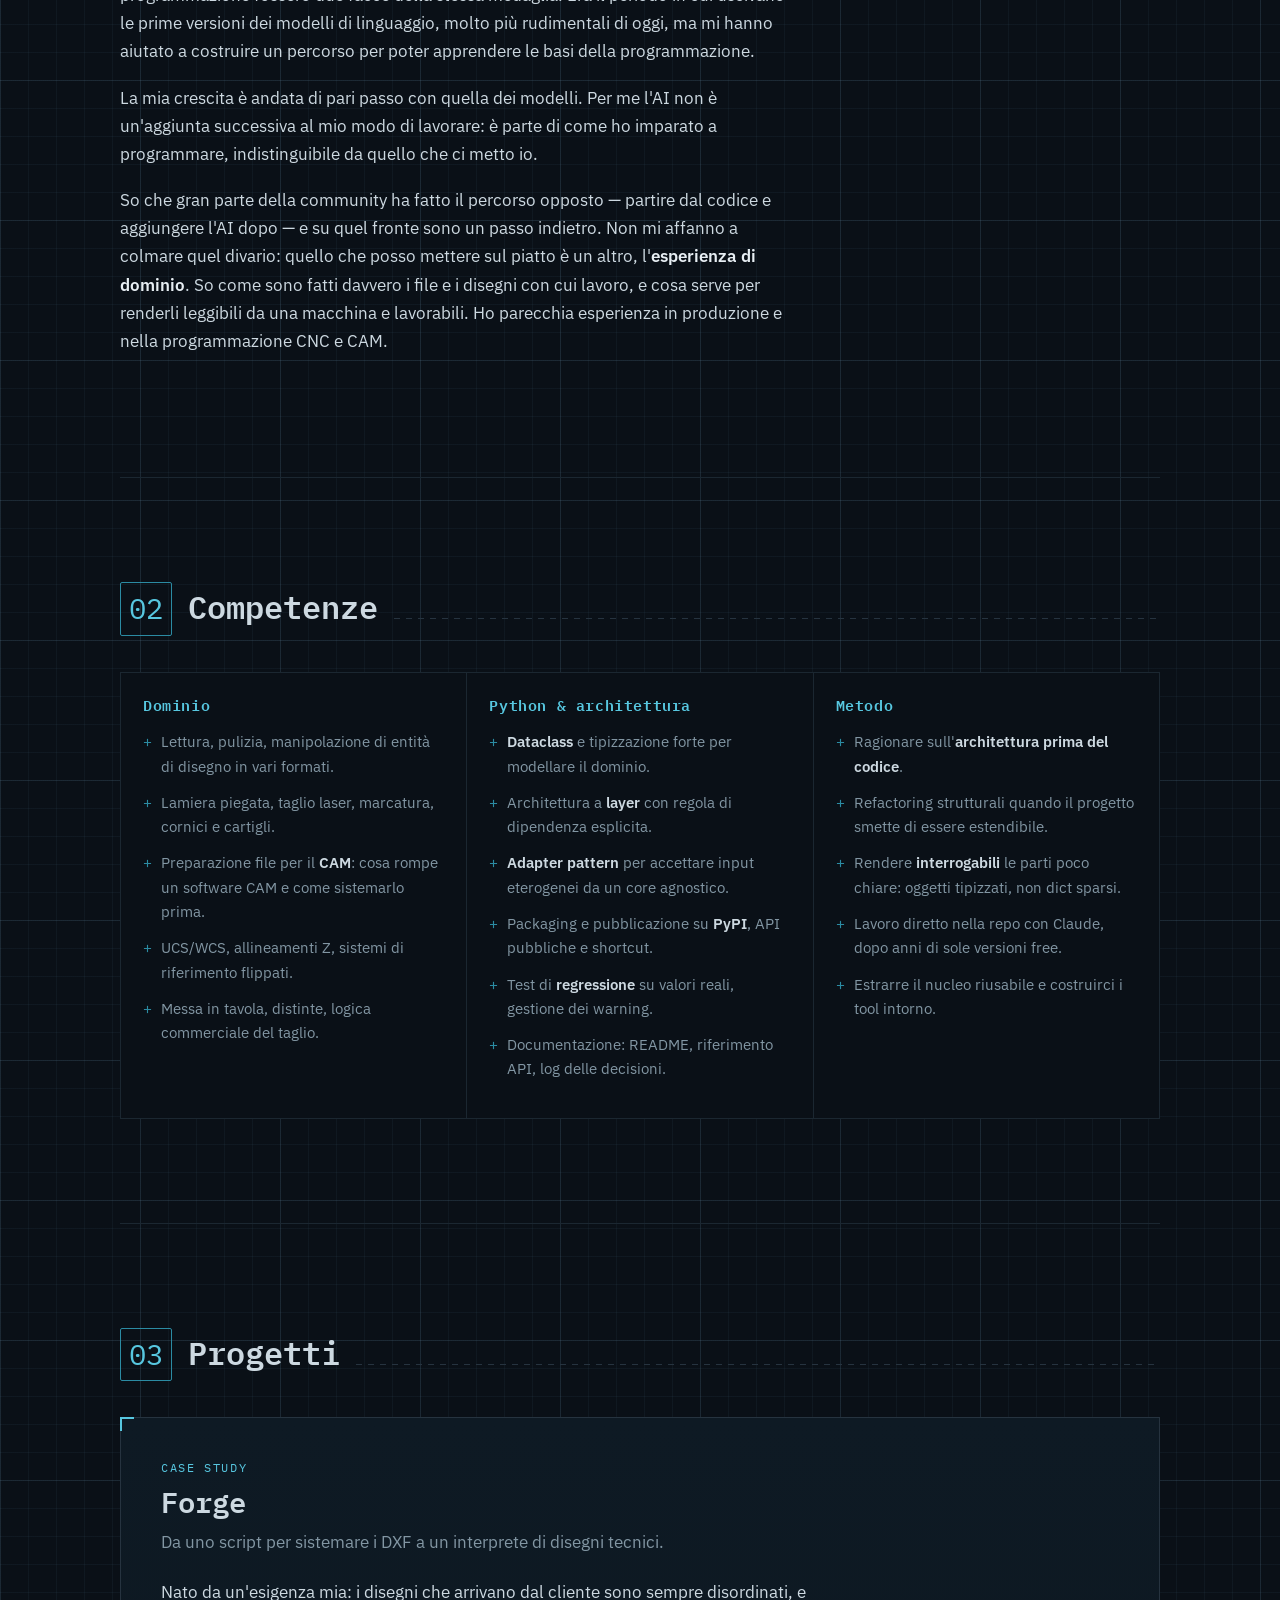
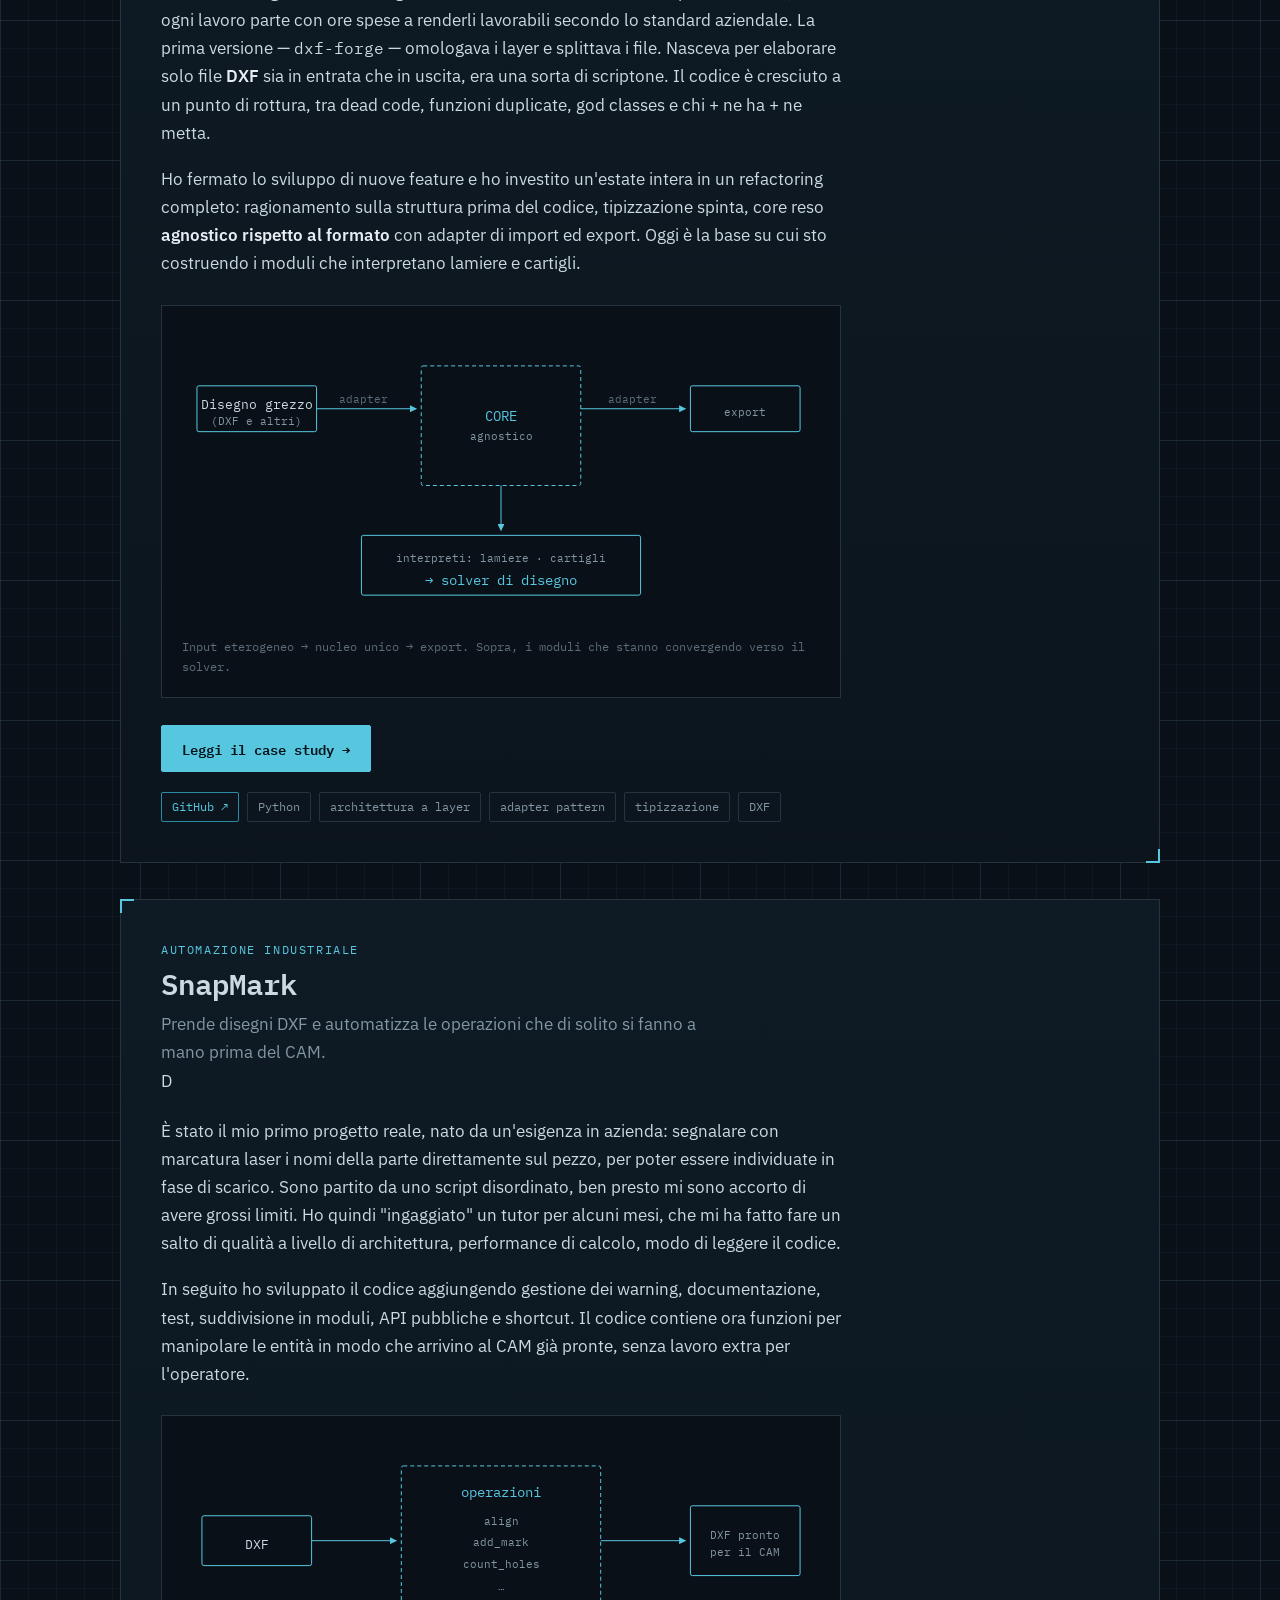
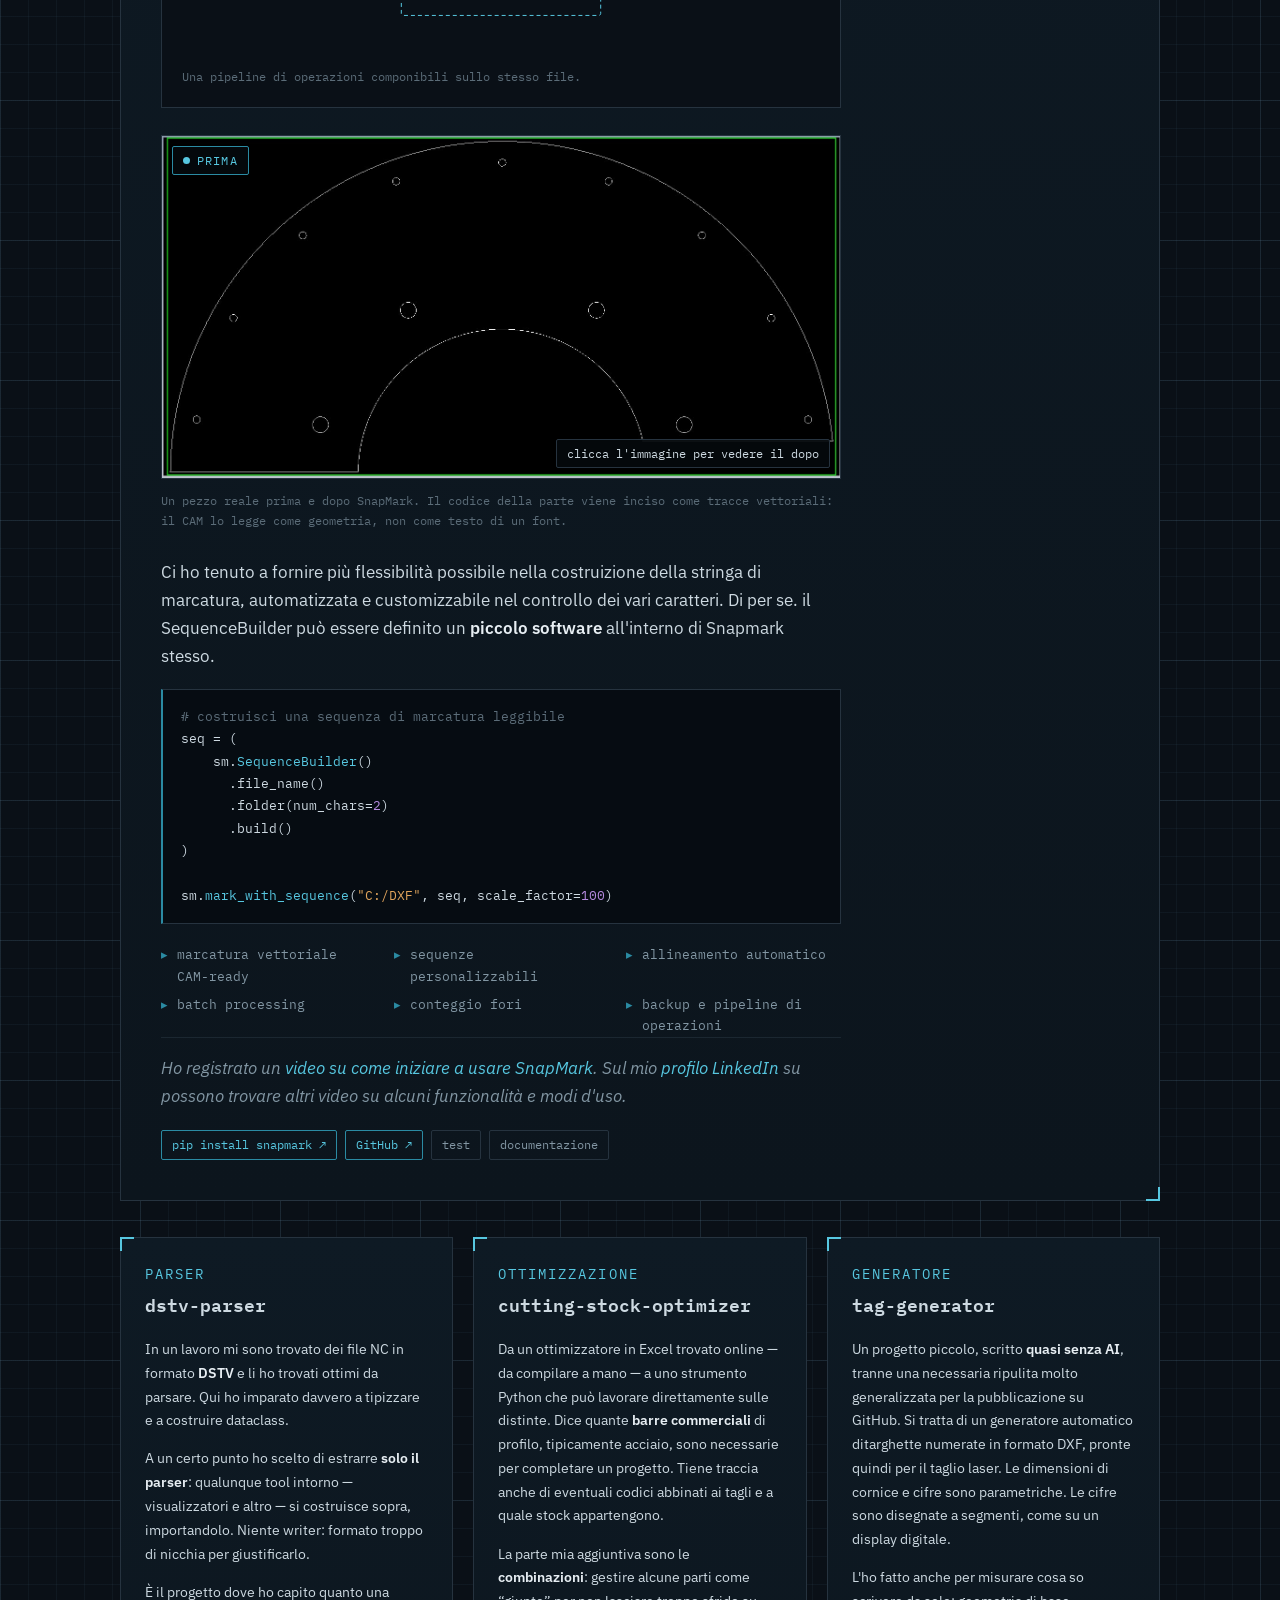
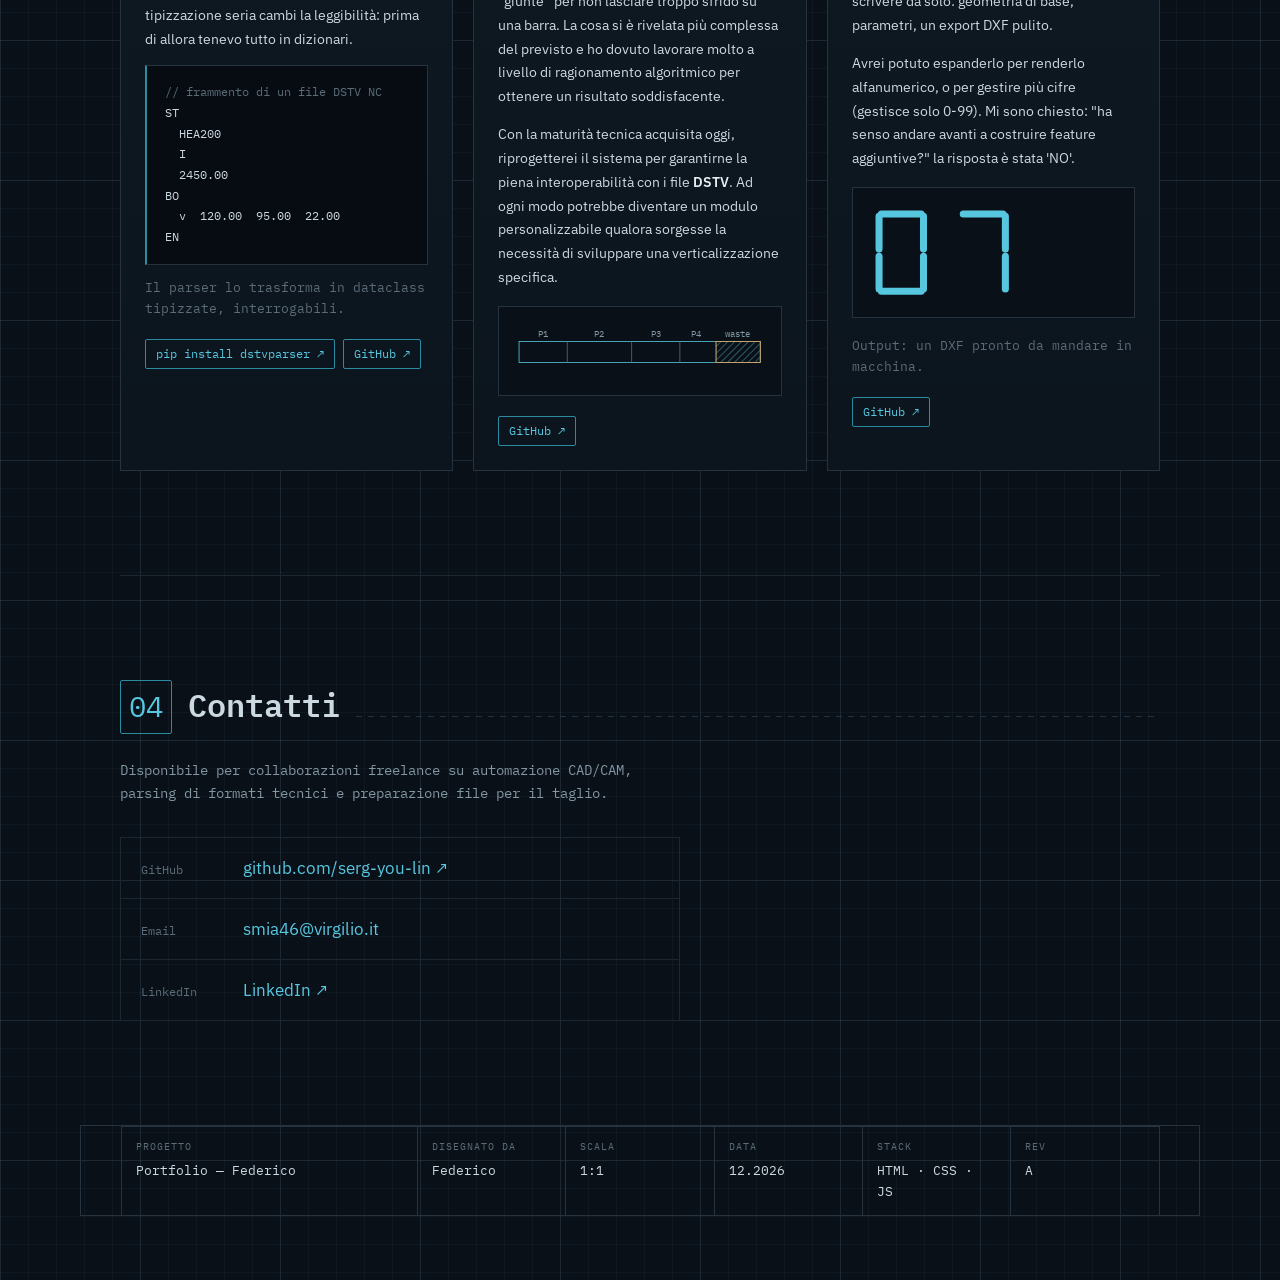
==== commit de368cf8: "Small copy tweak Co-Authored-By: Claude Sonnet 5 <noreply@anthropic.com> Claude-Session: https://cla" ====
--- a/index.html
+++ b/index.html
@@ -56,7 +56,7 @@
             </p>
 
             <p class="hero__identity">
-                Mi definisco uno <strong>sviluppatore al contrario</strong>: sono partito
+                Mi definisco un <strong>reverse-developer</strong> in quanto sono partito
                 dal problema di dominio — lamiera, taglio laser, disegni sporchi da
                 sistemare — e ho imparato a programmare per risolverlo.
             </p>
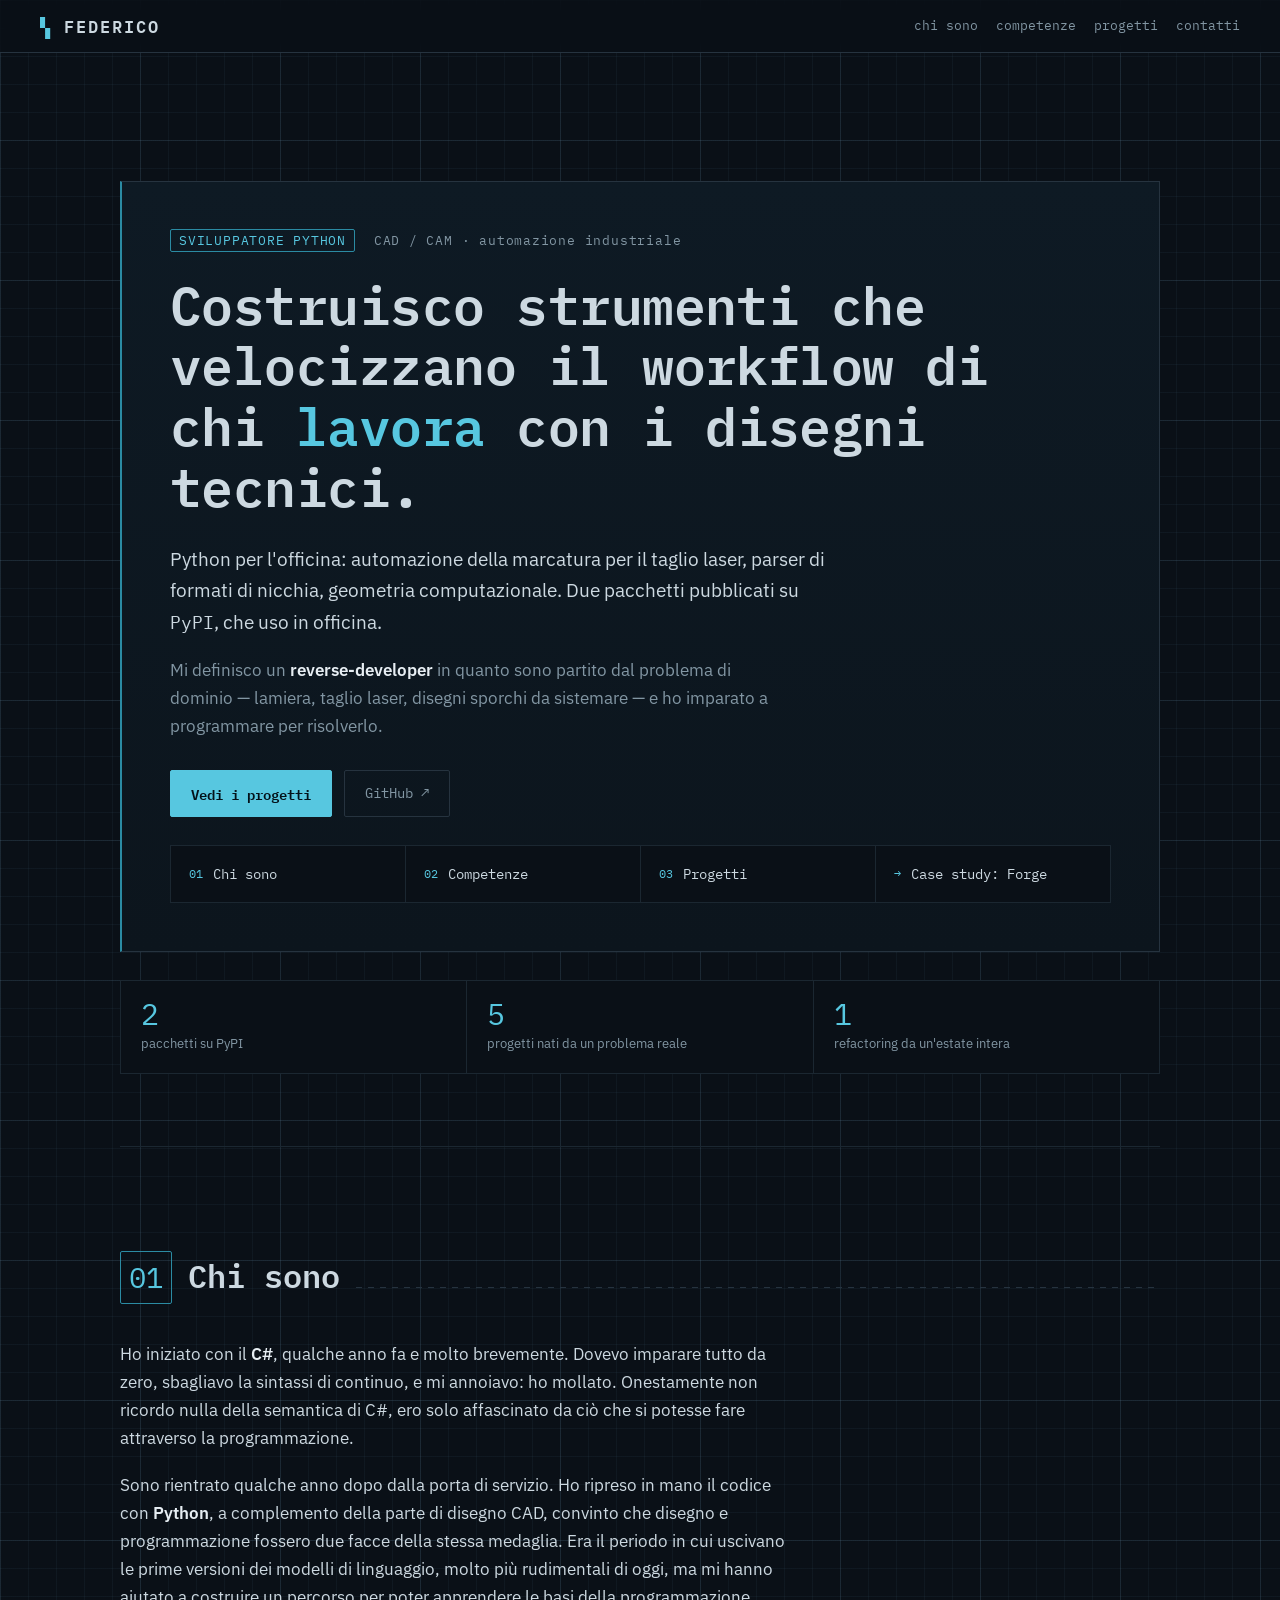
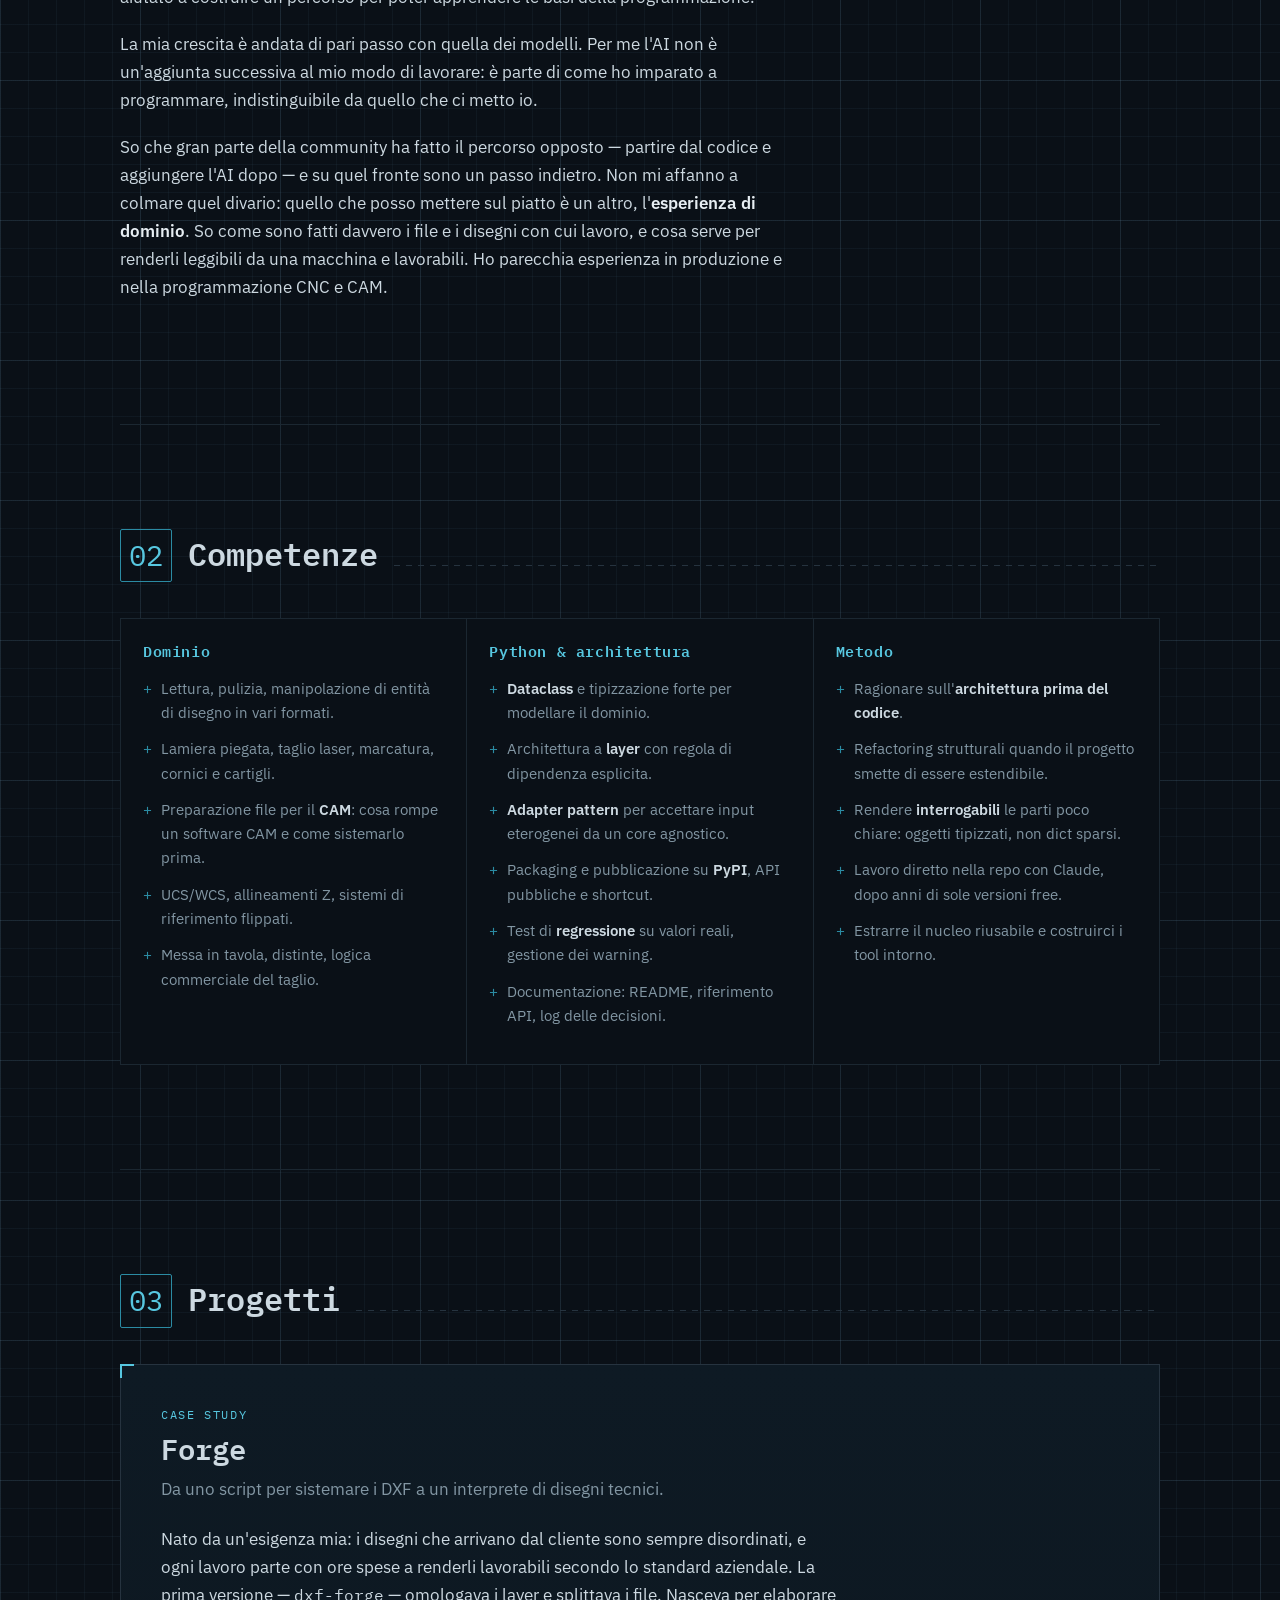
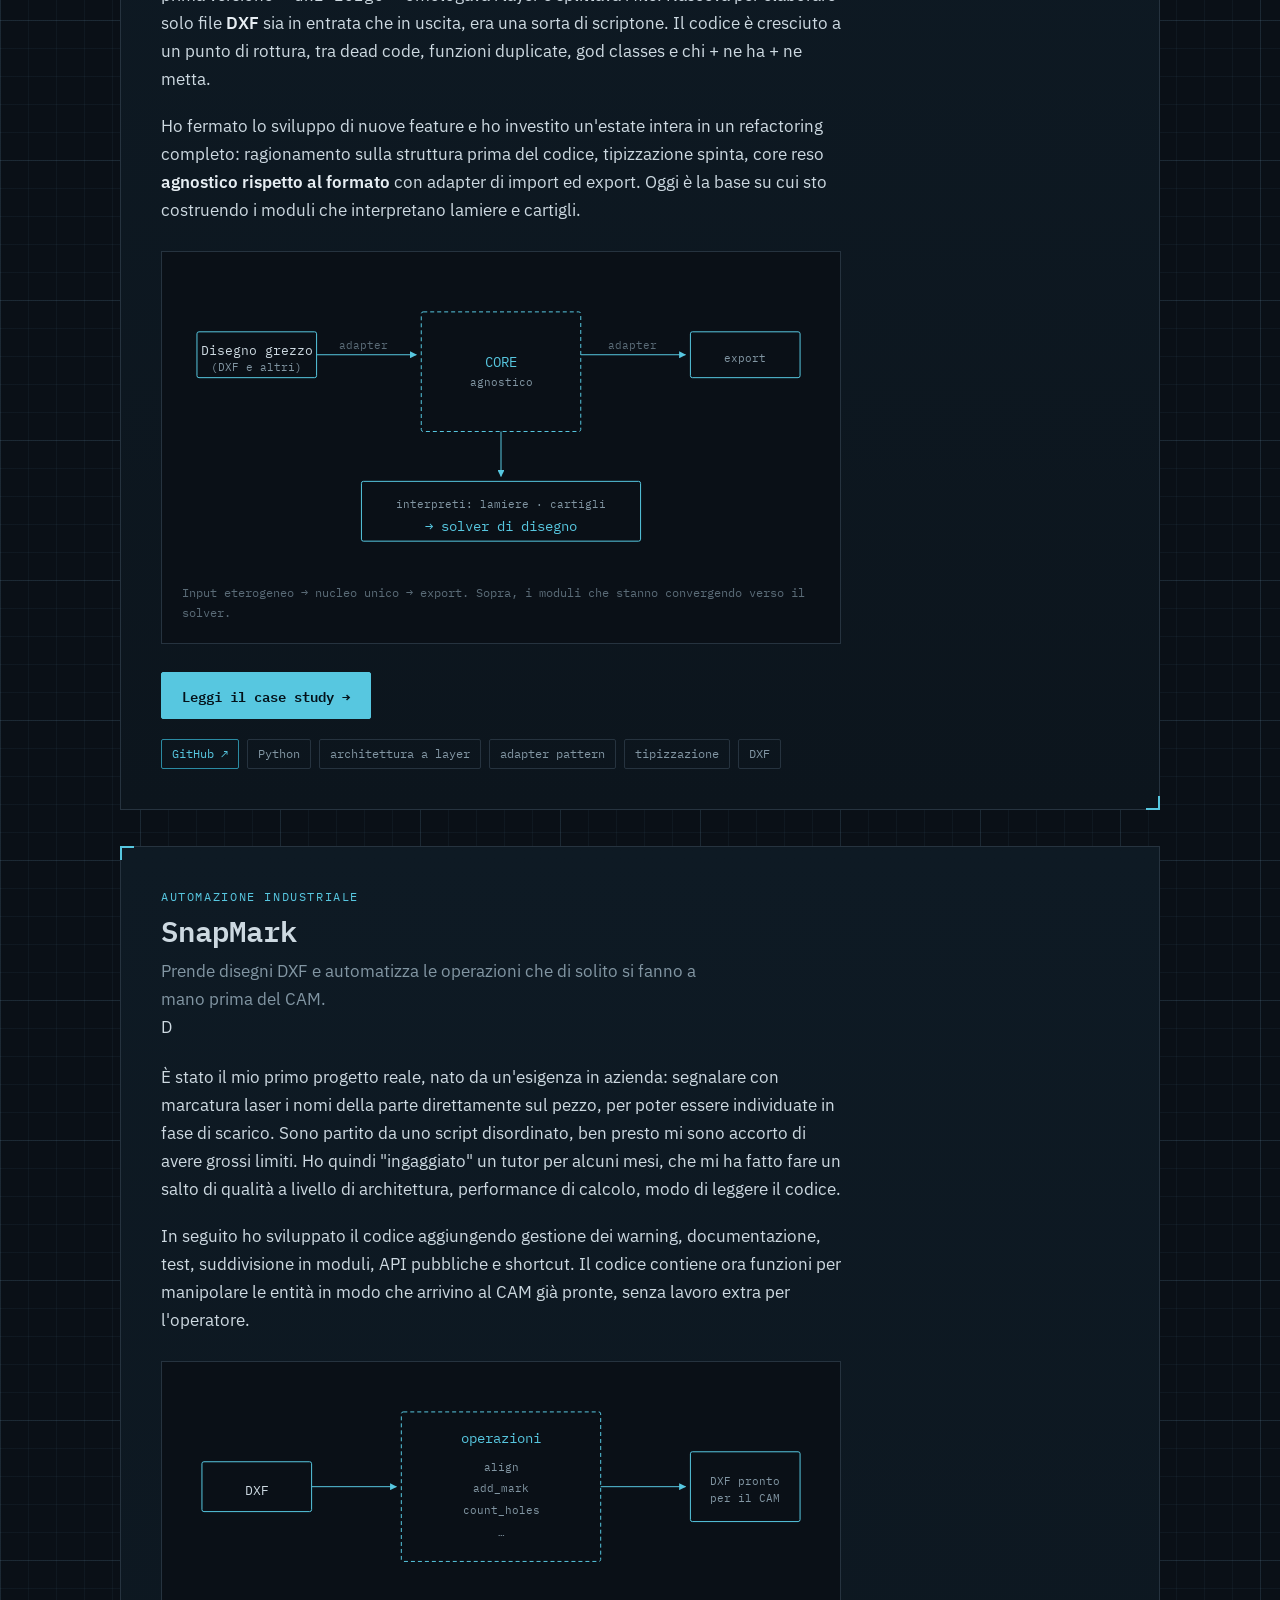
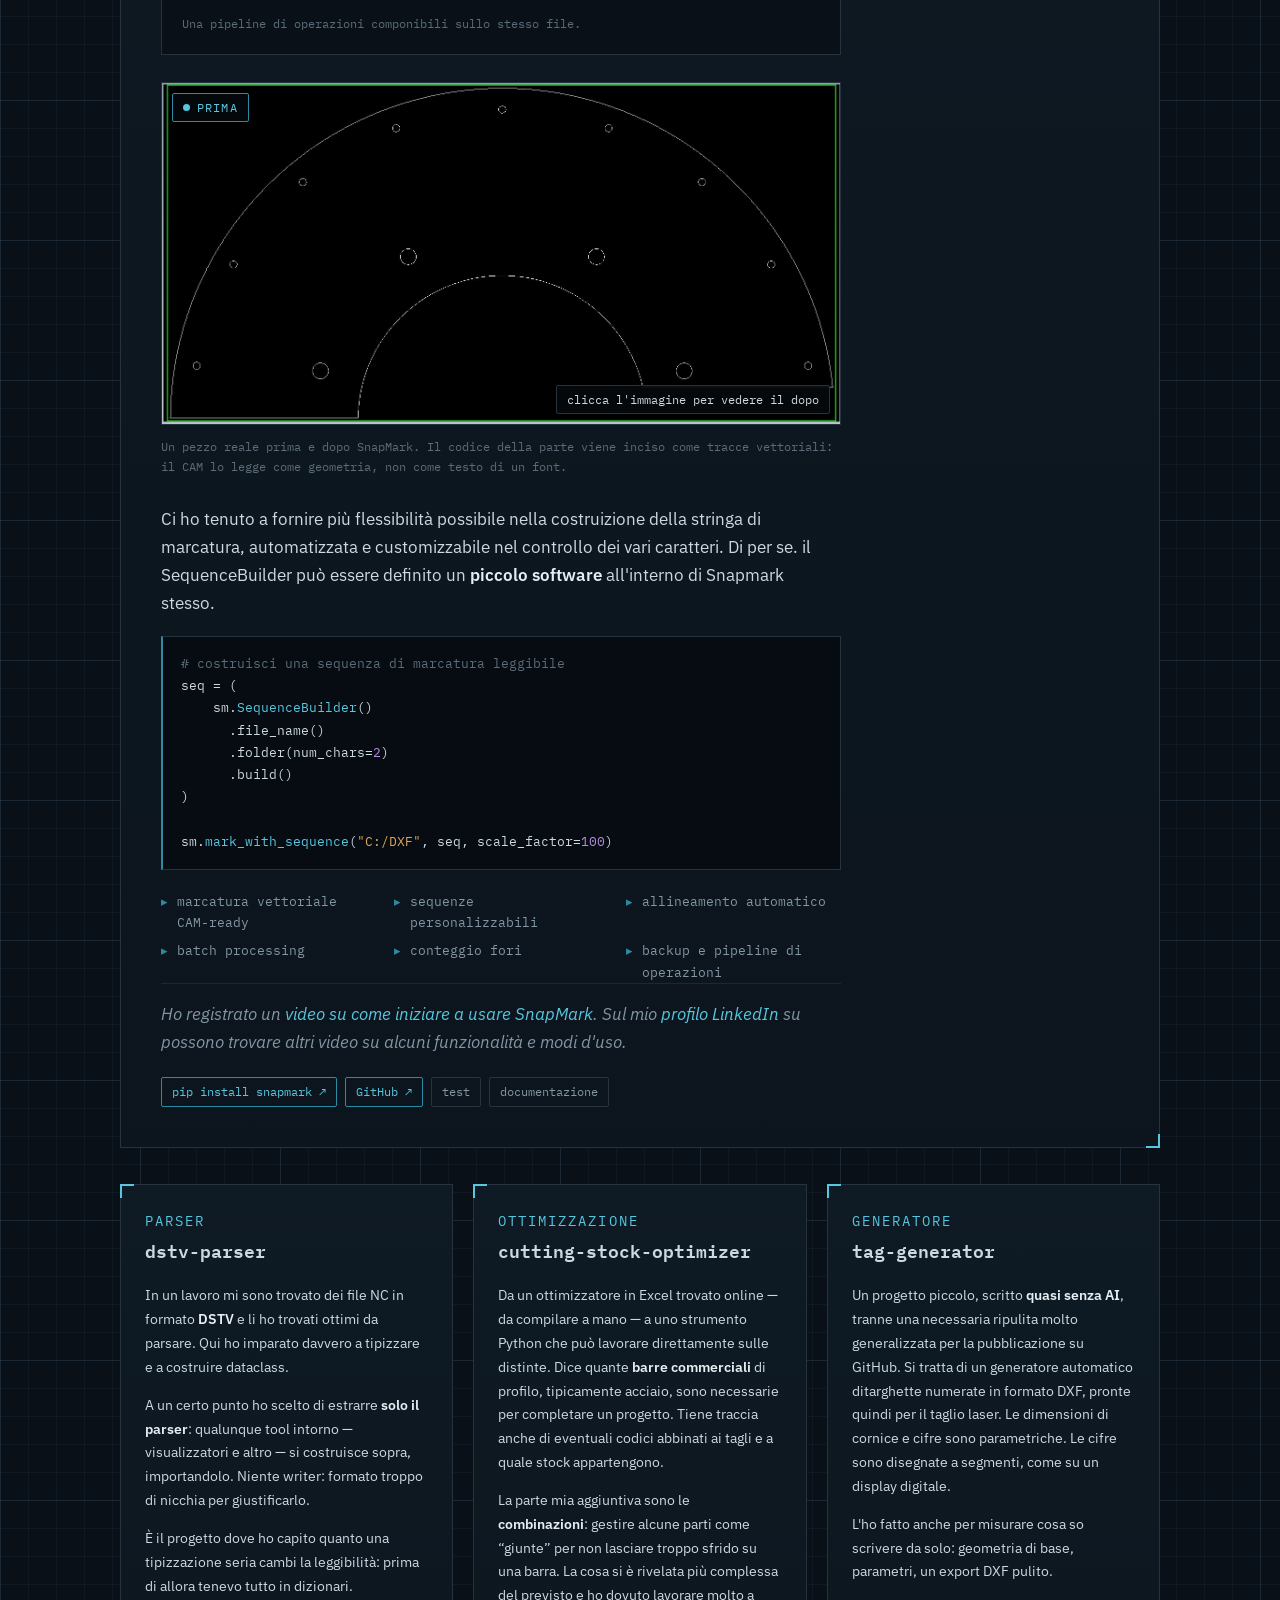
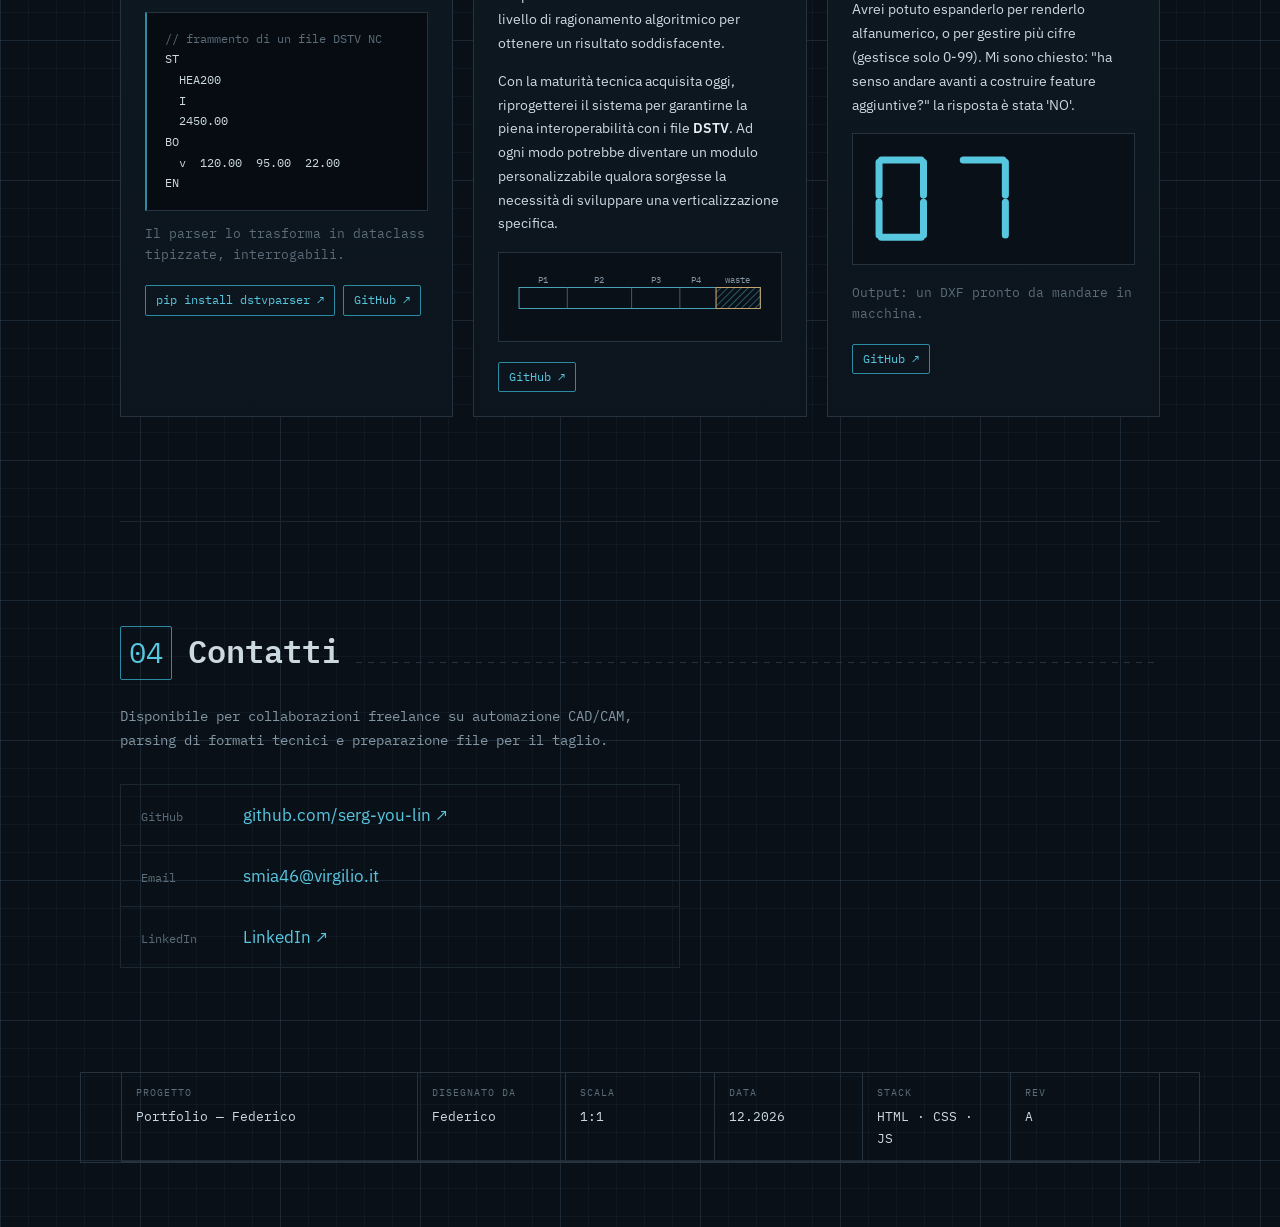
==== commit 574d04b4: "Add Python to hero eyebrow tag Co-Authored-By: Claude Sonnet 5 <noreply@anthropic.com> Claude-Sessio" ====
--- a/index.html
+++ b/index.html
@@ -39,7 +39,7 @@
     <section class="hero" aria-labelledby="hero-title">
         <div class="hero__frame">
             <p class="eyebrow">
-                <span class="eyebrow__tag">SVILUPPATORE</span>
+                <span class="eyebrow__tag">SVILUPPATORE PYTHON</span>
                 CAD / CAM · automazione industriale
             </p>
 
@@ -64,14 +64,6 @@
             <div class="hero__cta">
                 <a class="btn btn--primary" href="#progetti">Vedi i progetti</a>
                 <a class="btn btn--ghost" href="https://github.com/serg-you-lin" target="_blank" rel="noopener">GitHub ↗</a>
-            </div>
-
-            <div class="dimline" aria-hidden="true">
-                <span class="dimline__end"></span>
-                <span class="dimline__bar"></span>
-                <span class="dimline__label">chi sono, in 5 secondi</span>
-                <span class="dimline__bar"></span>
-                <span class="dimline__end"></span>
             </div>
 
             <nav class="hero__index" aria-label="Aree del sito">
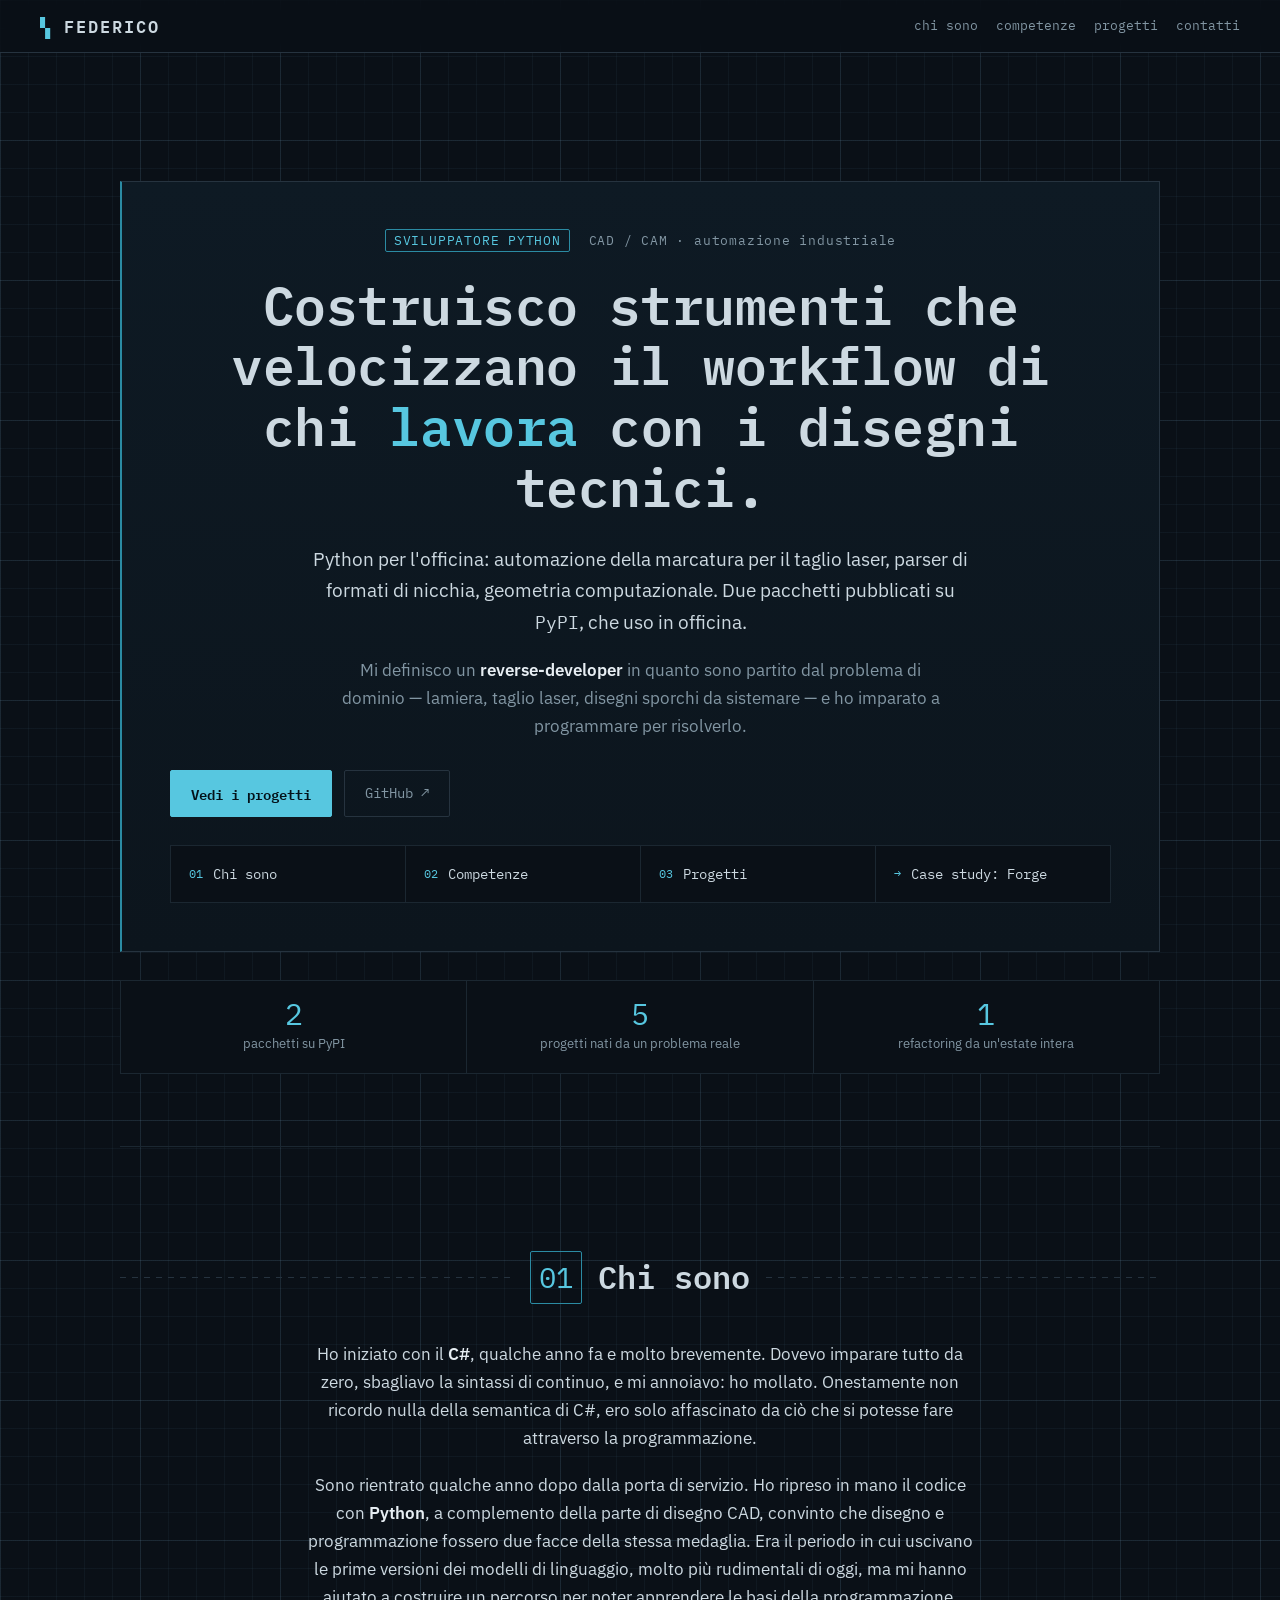
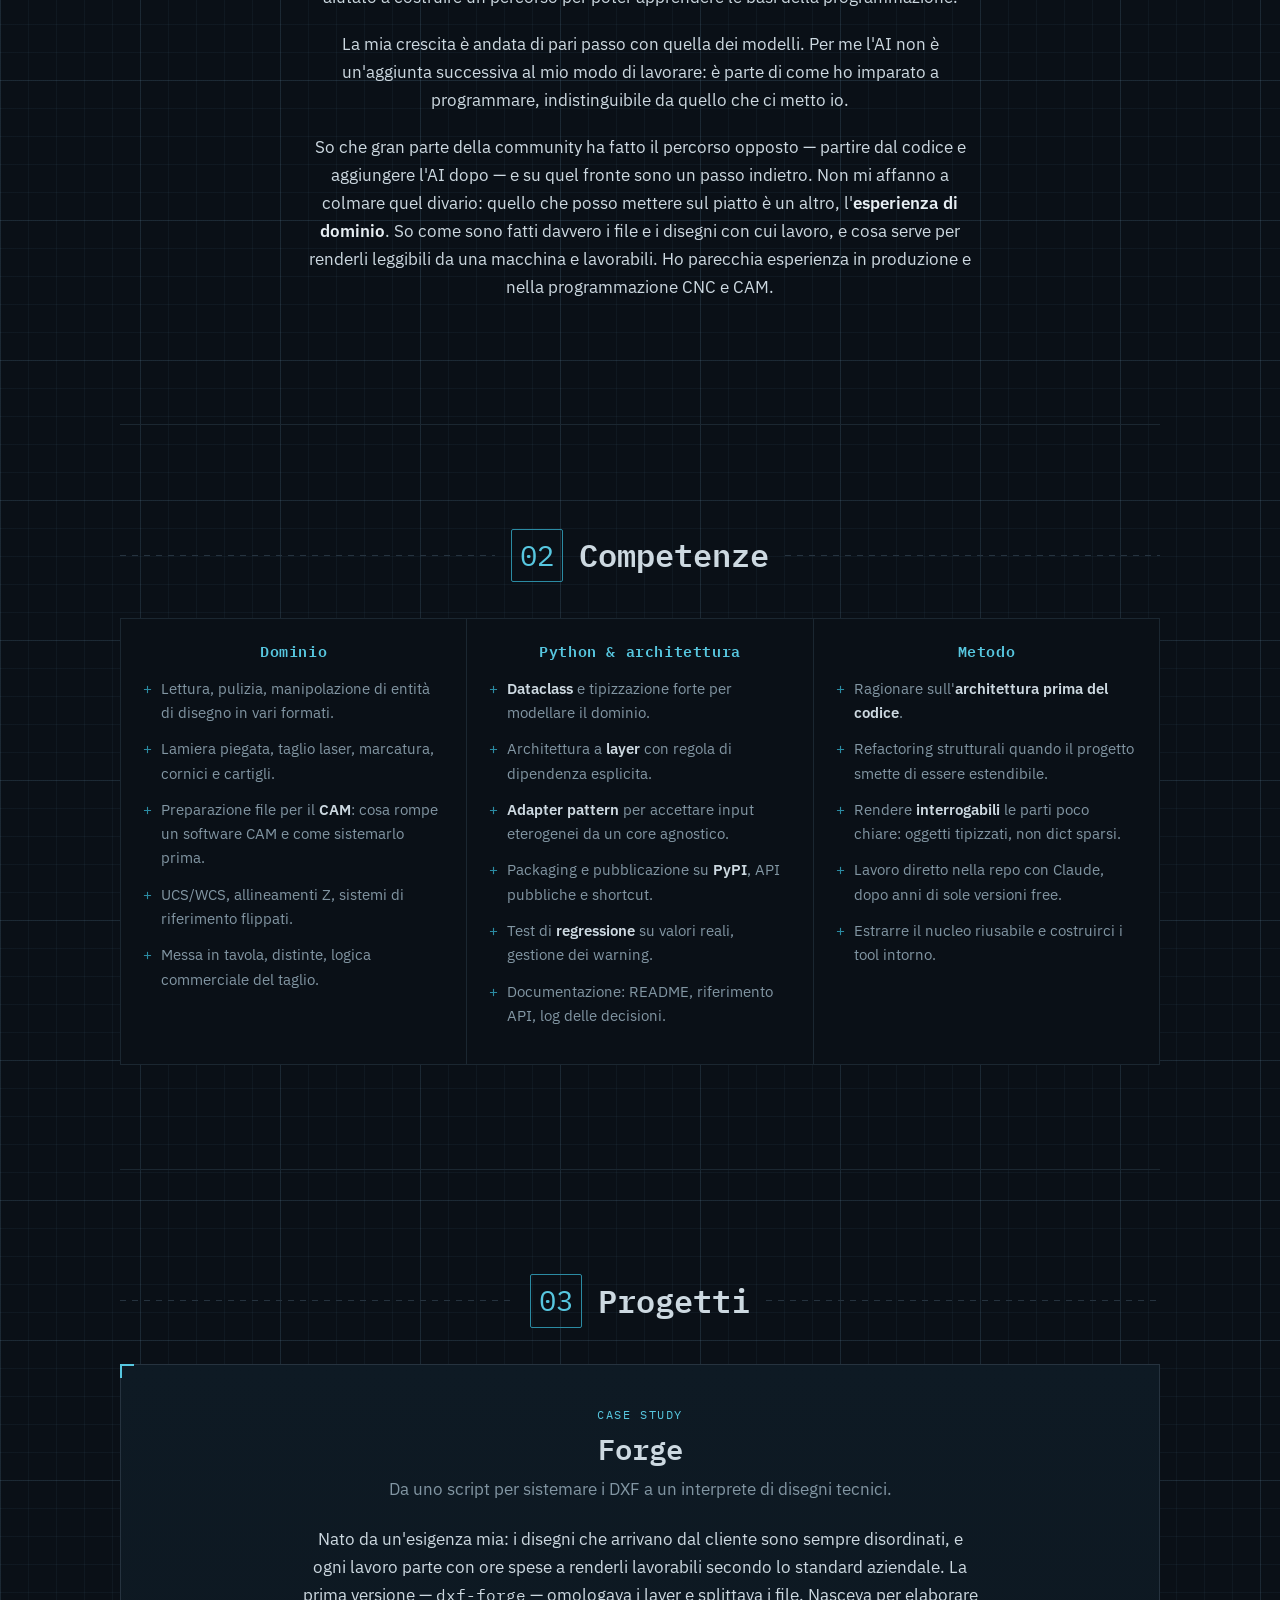
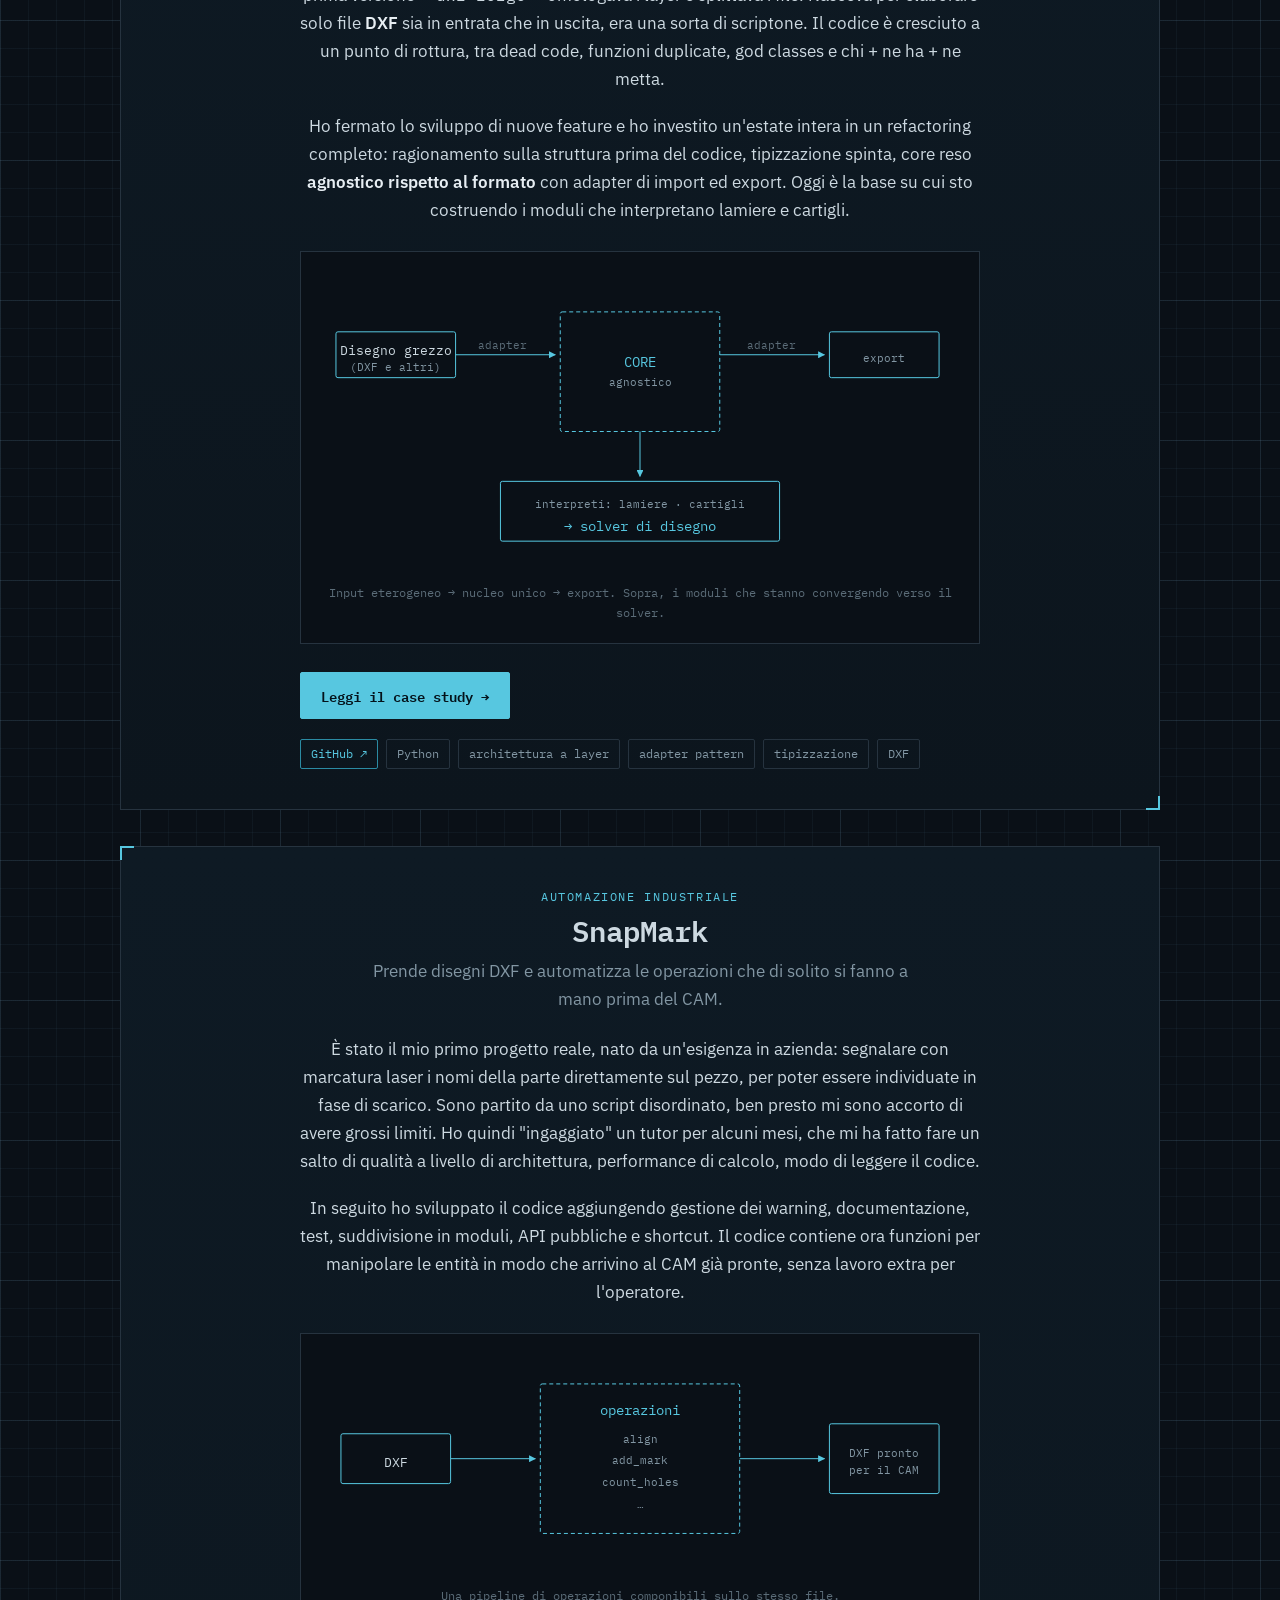
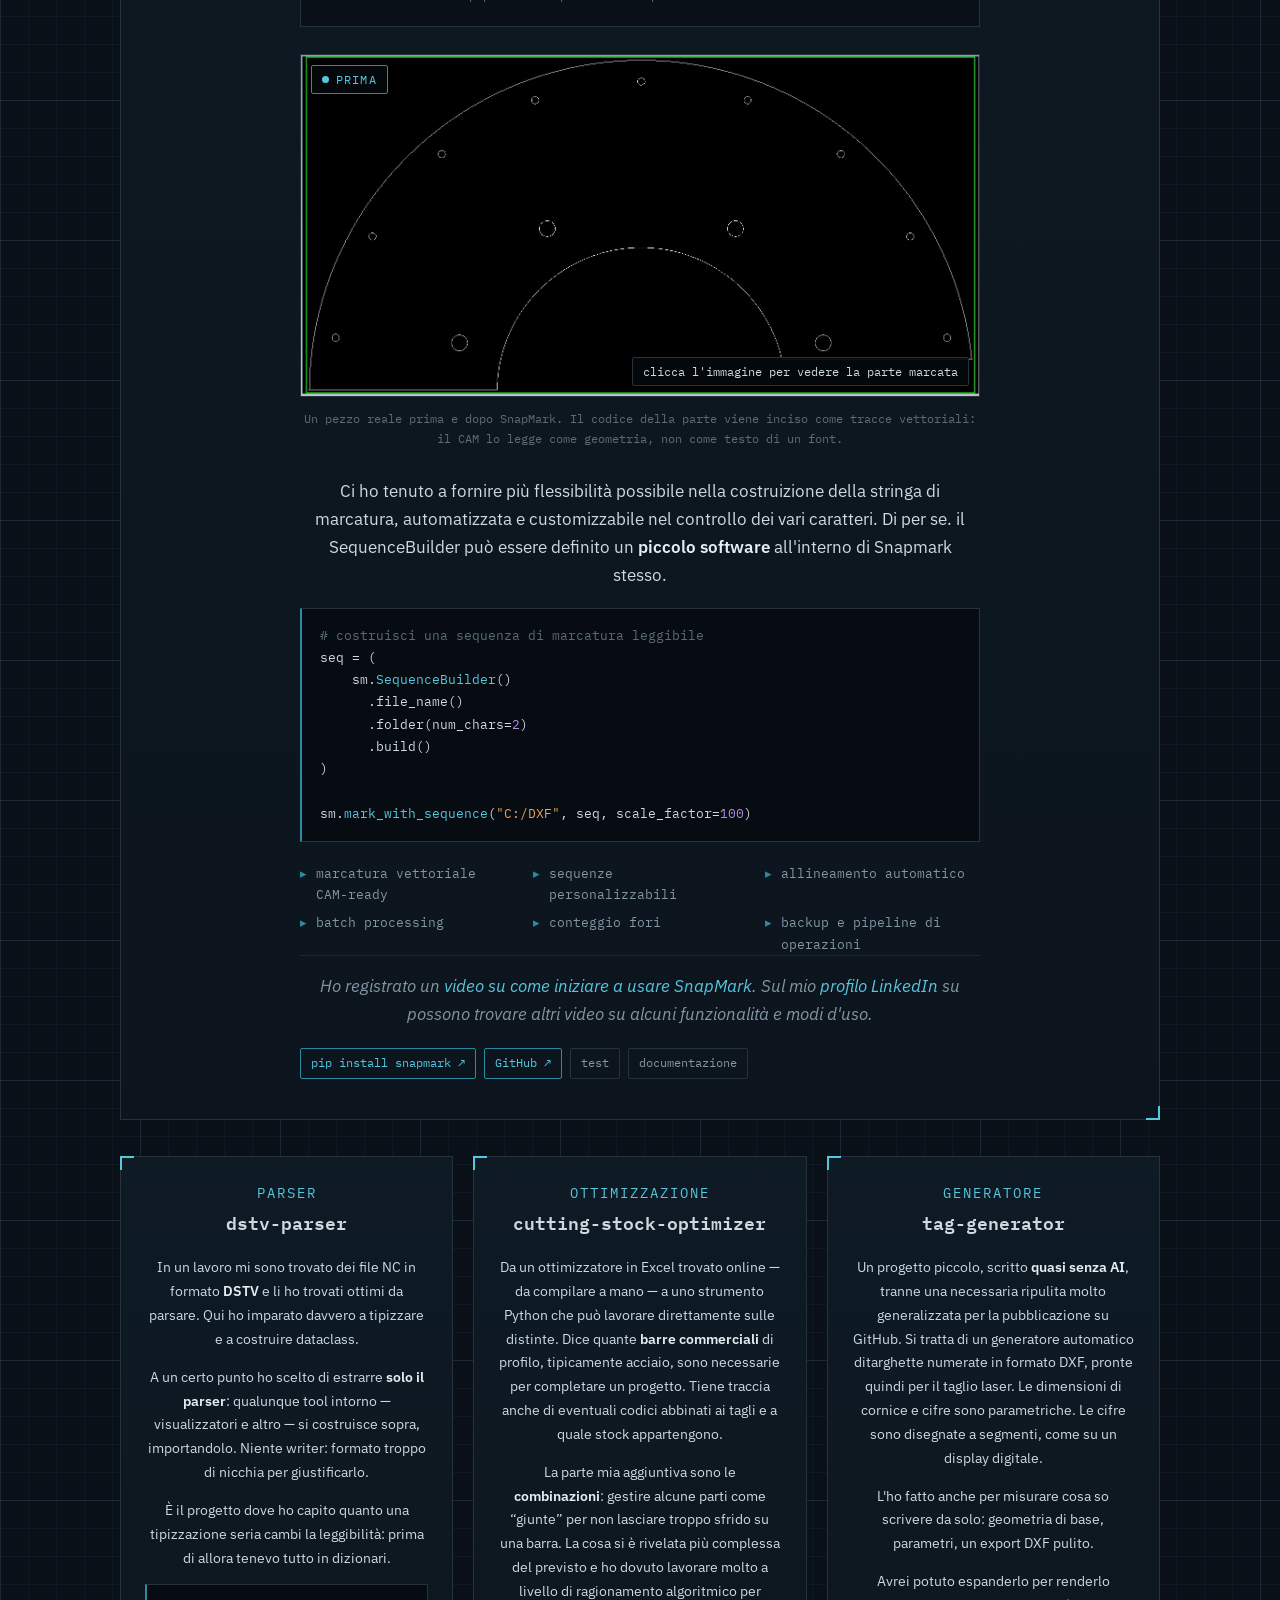
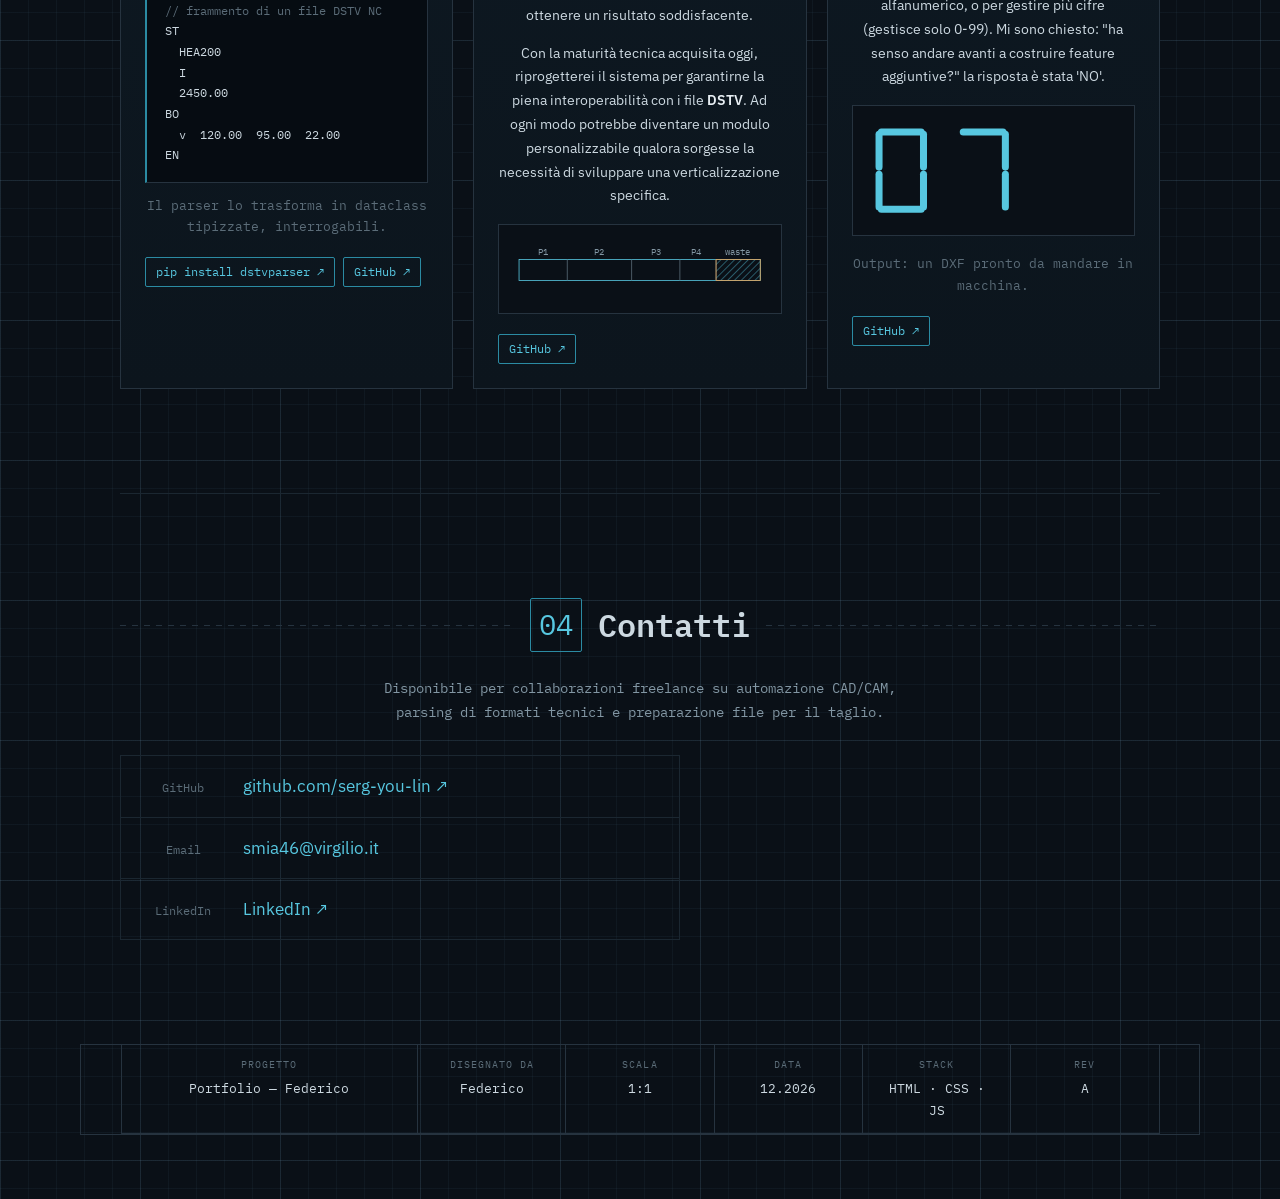
==== commit 5a9465cf: "Center page text; symmetric section headers; strip stray char Co-Authored-By: Claude Sonnet 5 <norep" ====
--- a/index.html
+++ b/index.html
@@ -274,7 +274,7 @@
                     a mano prima del CAM.
                 </p>
             </header>
-D
+
             <div class="project__body prose">
                 <p>
                     È stato il mio primo progetto reale, nato da un'esigenza in azienda:
@@ -331,7 +331,7 @@
                         <img class="ba__img" src="assets/snapmark-dopo.jpg" width="1454" height="733" hidden
                              alt="La stessa flangia dopo SnapMark: il codice parte «S532-P1» inciso come tracce vettoriali in basso a sinistra.">
                         <span class="ba__state"><span class="ba__dot" aria-hidden="true"></span><span class="ba__label">PRIMA</span></span>
-                        <span class="ba__hint" aria-hidden="true">clicca l'immagine per vedere il dopo</span>
+                        <span class="ba__hint" aria-hidden="true">clicca l'immagine per vedere la parte marcata</span>
                     </button>
                     <figcaption>
                         Un pezzo reale prima e dopo SnapMark. Il codice della parte viene
--- a/style.css
+++ b/style.css
@@ -137,9 +137,17 @@
 
 .section__head {
     display: flex;
-    align-items: baseline;
+    align-items: center;
+    justify-content: center;
     gap: 16px;
     margin-bottom: 36px;
+}
+.section__head::before,
+.section__head::after {
+    content: "";
+    flex: 1;
+    height: 1px;
+    background: repeating-linear-gradient(90deg, var(--line) 0 6px, transparent 6px 12px);
 }
 .section__num {
     font-family: var(--mono);
@@ -151,11 +159,9 @@
     flex: none;
 }
 .section__head h2 { font-size: clamp(1.5rem, 4vw, 2rem); margin: 0; }
-.section__rule {
-    flex: 1;
-    height: 1px;
-    background: repeating-linear-gradient(90deg, var(--line) 0 6px, transparent 6px 12px);
-}
+/* la riga tratteggiata ora è generata dal ::before/::after: simmetrica
+   attorno a numero + titolo invece di riempire solo lo spazio a destra */
+.section__rule { display: none; }
 
 .section__intro {
     color: var(--ink-dim);
@@ -722,6 +728,26 @@
     overflow-wrap: break-word;
 }
 
+/* ---------------------------------------------------------------- allineamento centrale */
+body { text-align: center; }
+
+.prose,
+.hero__lede,
+.hero__identity,
+.section__intro,
+.project__tagline {
+    margin-left: auto;
+    margin-right: auto;
+}
+
+/* bullet e blocchi di codice restano a sinistra: centrarli rompe il
+   marcatore/l'indentazione */
+.skillcol ul,
+.featlist,
+.code {
+    text-align: left;
+}
+
 /* ---------------------------------------------------------------- responsive */
 @media (max-width: 720px) {
     body { font-size: 16px; }
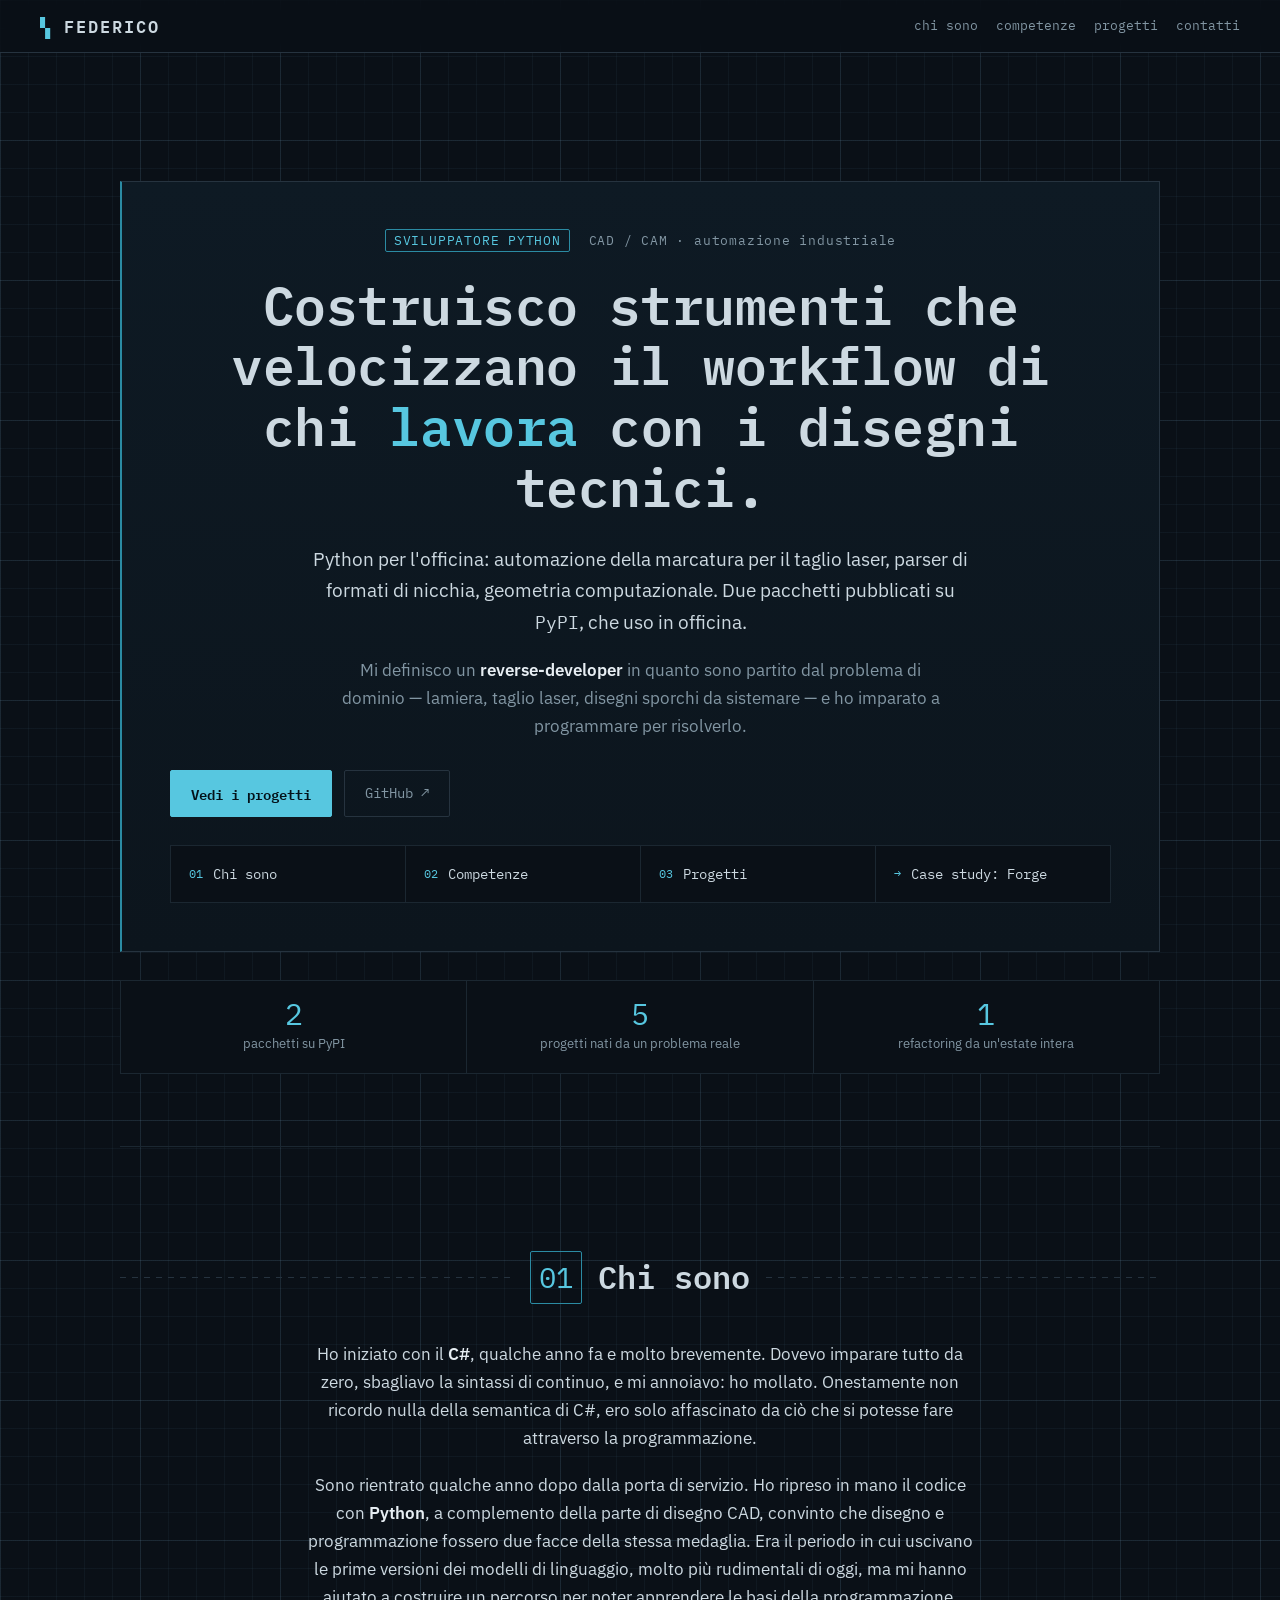
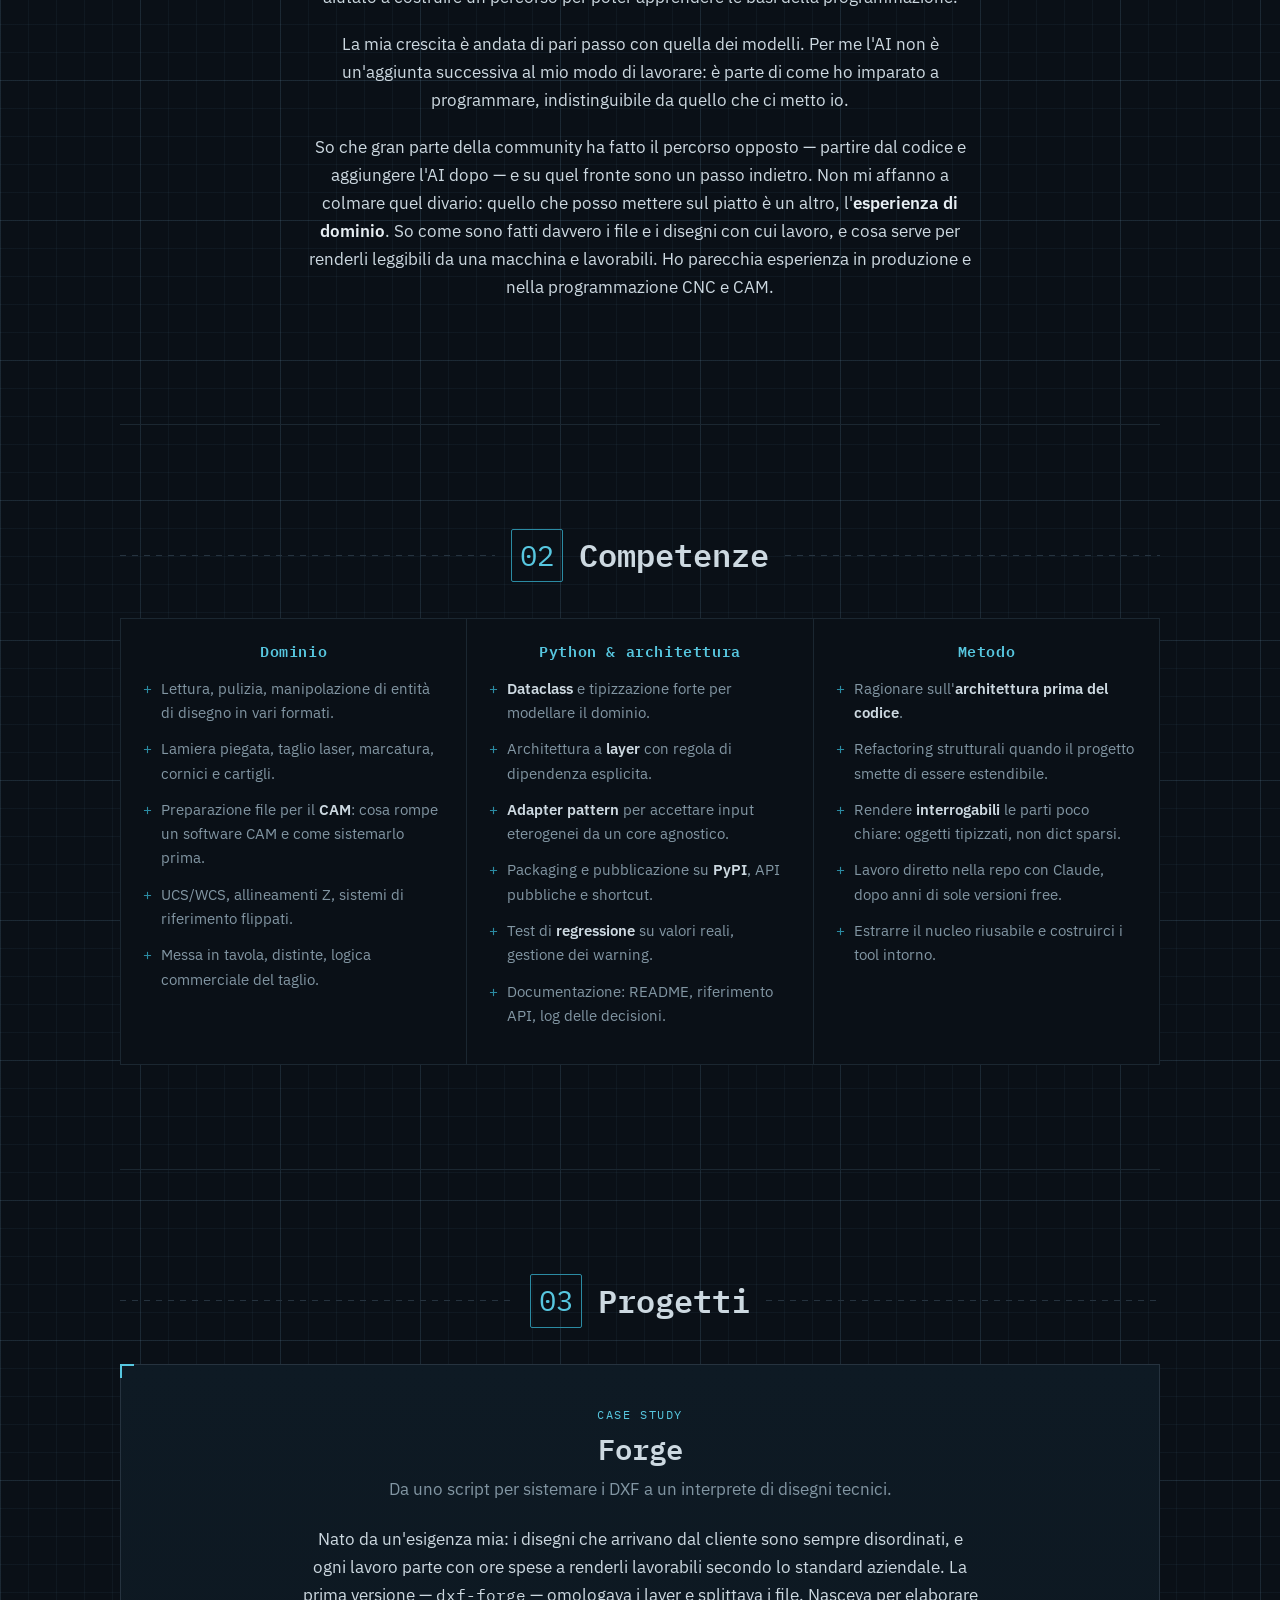
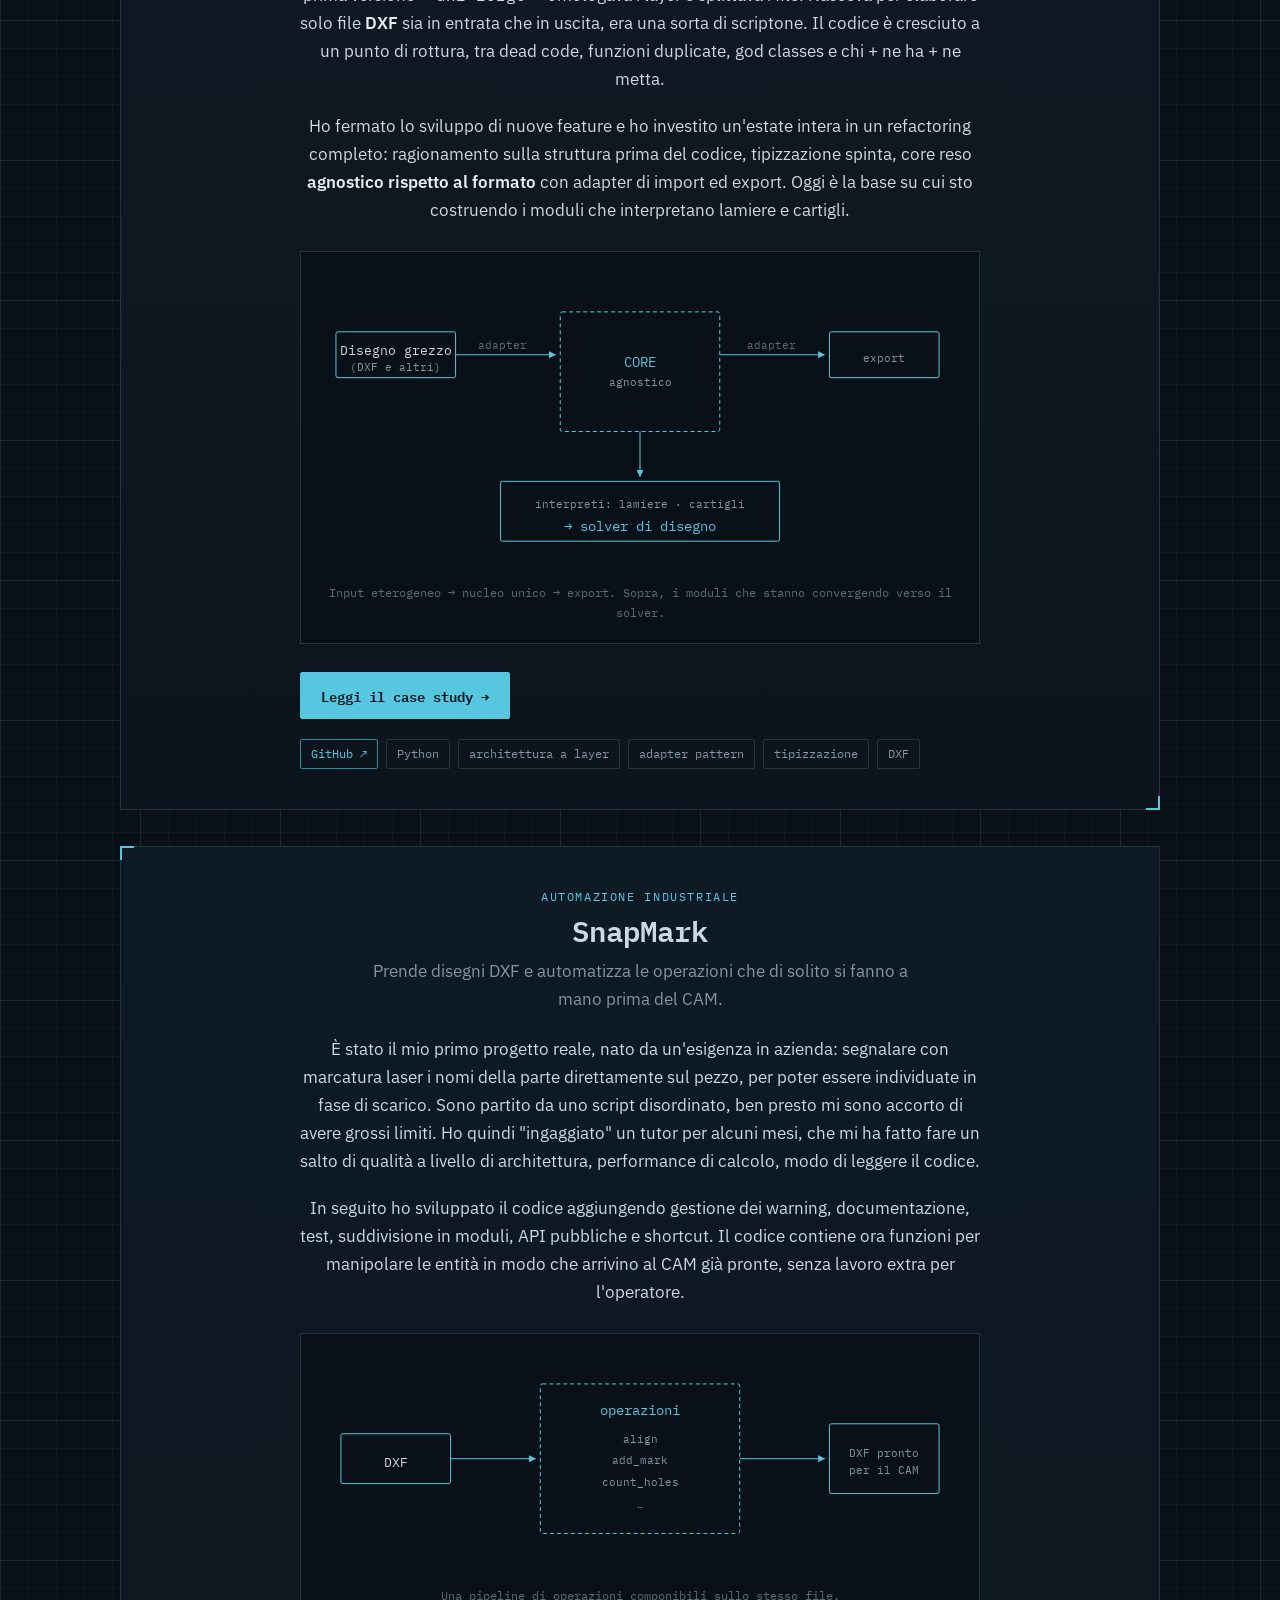
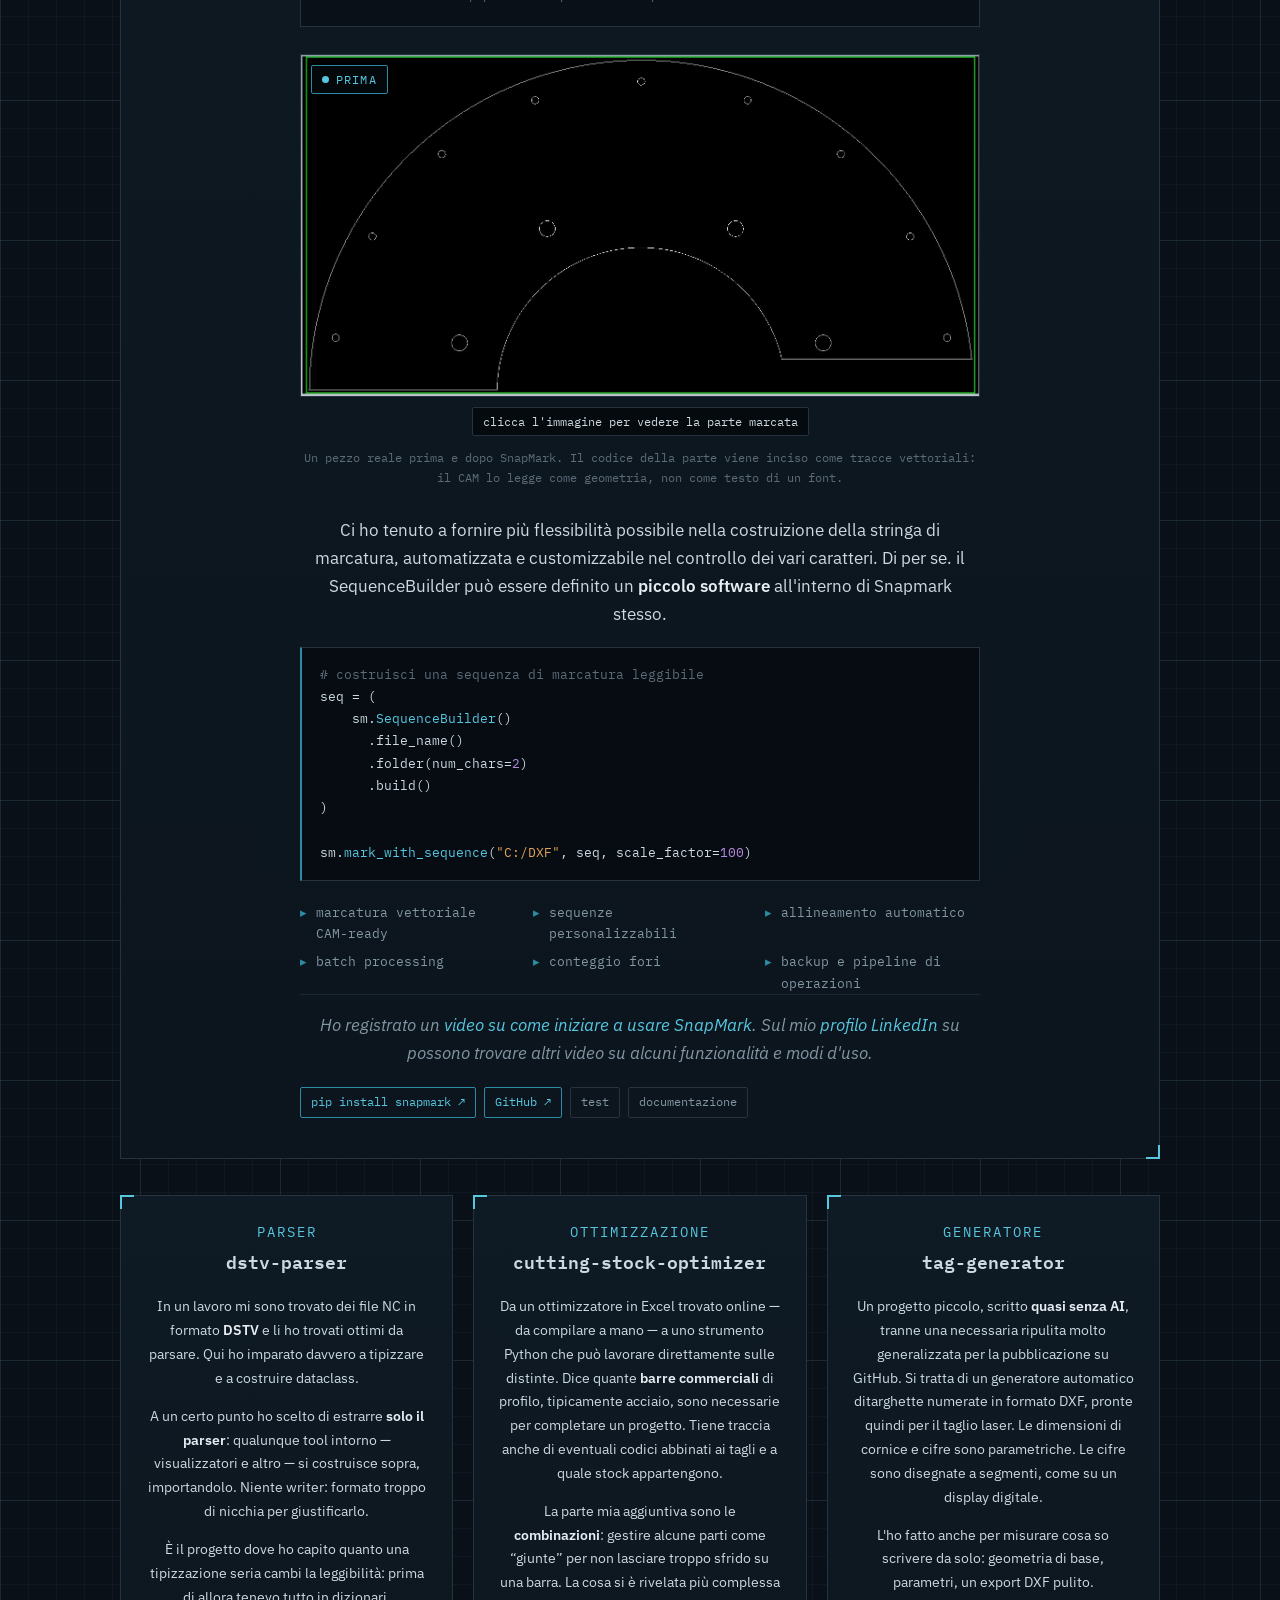
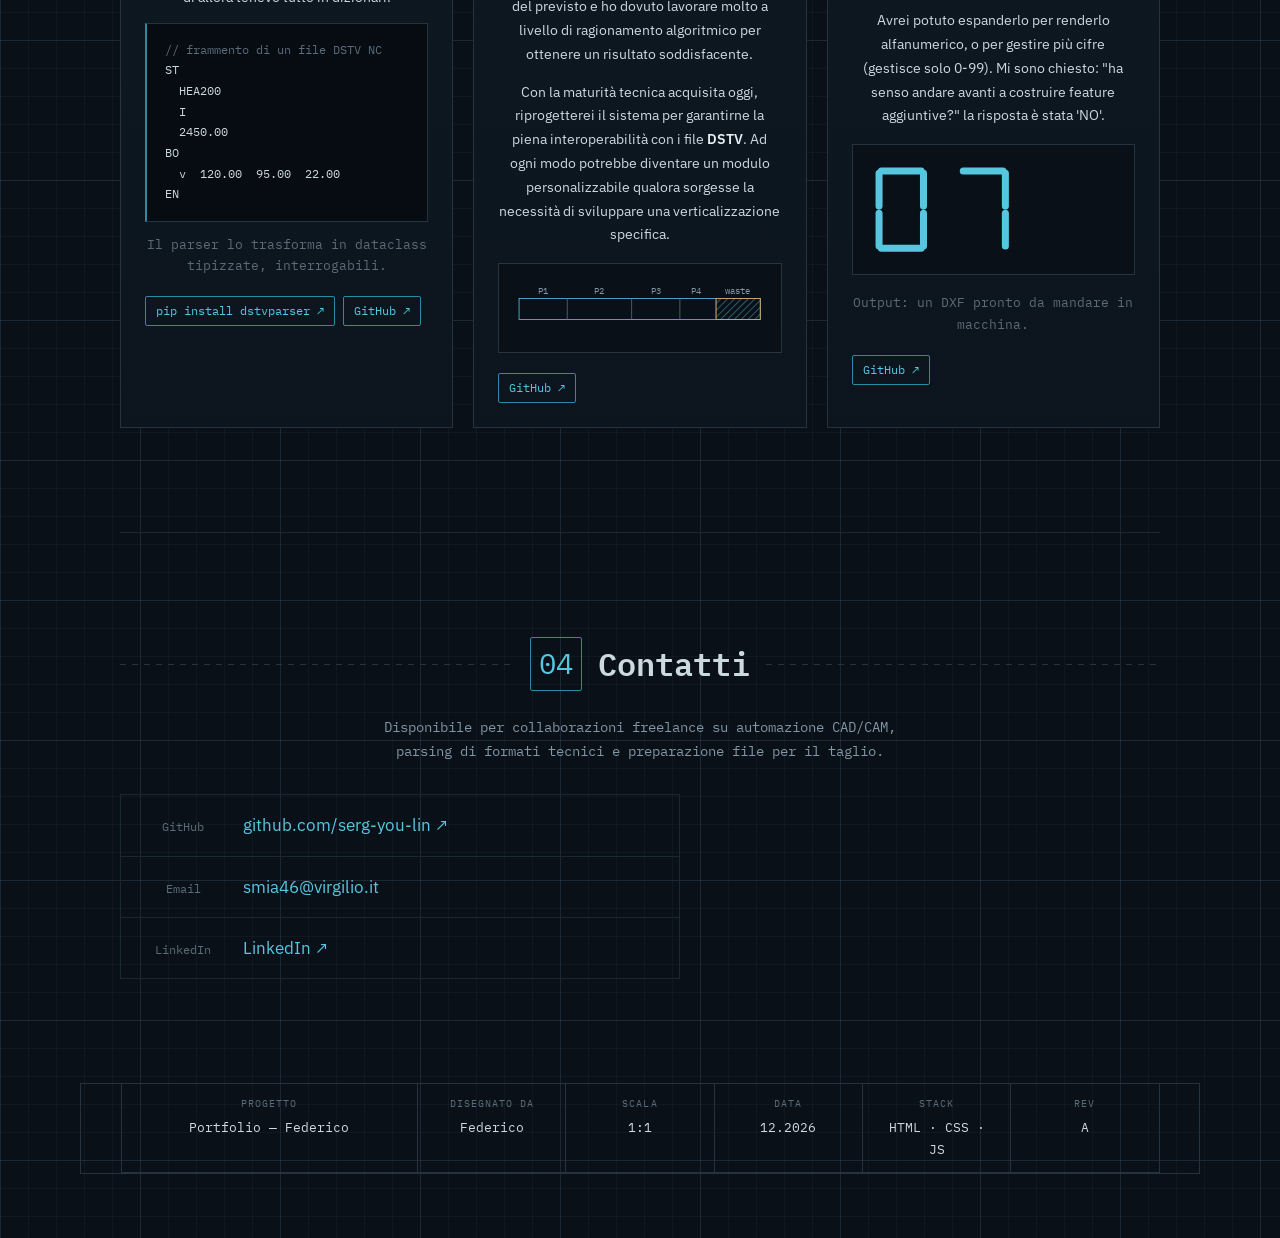
==== commit 271780f2: "Move prima/dopo hint below image, not overlaid; fix toggle labels Co-Authored-By: Claude Sonnet 5 <n" ====
--- a/index.html
+++ b/index.html
@@ -331,8 +331,8 @@
                         <img class="ba__img" src="assets/snapmark-dopo.jpg" width="1454" height="733" hidden
                              alt="La stessa flangia dopo SnapMark: il codice parte «S532-P1» inciso come tracce vettoriali in basso a sinistra.">
                         <span class="ba__state"><span class="ba__dot" aria-hidden="true"></span><span class="ba__label">PRIMA</span></span>
-                        <span class="ba__hint" aria-hidden="true">clicca l'immagine per vedere la parte marcata</span>
                     </button>
+                    <span class="ba__hint" aria-hidden="true">clicca l'immagine per vedere la parte marcata</span>
                     <figcaption>
                         Un pezzo reale prima e dopo SnapMark. Il codice della parte viene
                         inciso come tracce vettoriali: il CAM lo legge come geometria, non
--- a/style.css
+++ b/style.css
@@ -651,9 +651,8 @@
     flex: none;
 }
 .ba__hint {
-    position: absolute;
-    right: 10px;
-    bottom: 10px;
+    display: inline-block;
+    margin-top: 10px;
     font-family: var(--mono);
     font-size: 0.72rem;
     color: var(--ink);
@@ -662,7 +661,7 @@
     padding: 4px 10px;
     border-radius: 2px;
 }
-.ba__stage:hover .ba__hint { color: var(--accent); border-color: var(--accent-deep); }
+.ba__stage:hover + .ba__hint { color: var(--accent); border-color: var(--accent-deep); }
 .ba.is-dopo .ba__state { color: var(--warm); border-color: var(--warm); }
 .ba.is-dopo .ba__dot { background: var(--warm); }
 .ba figcaption {
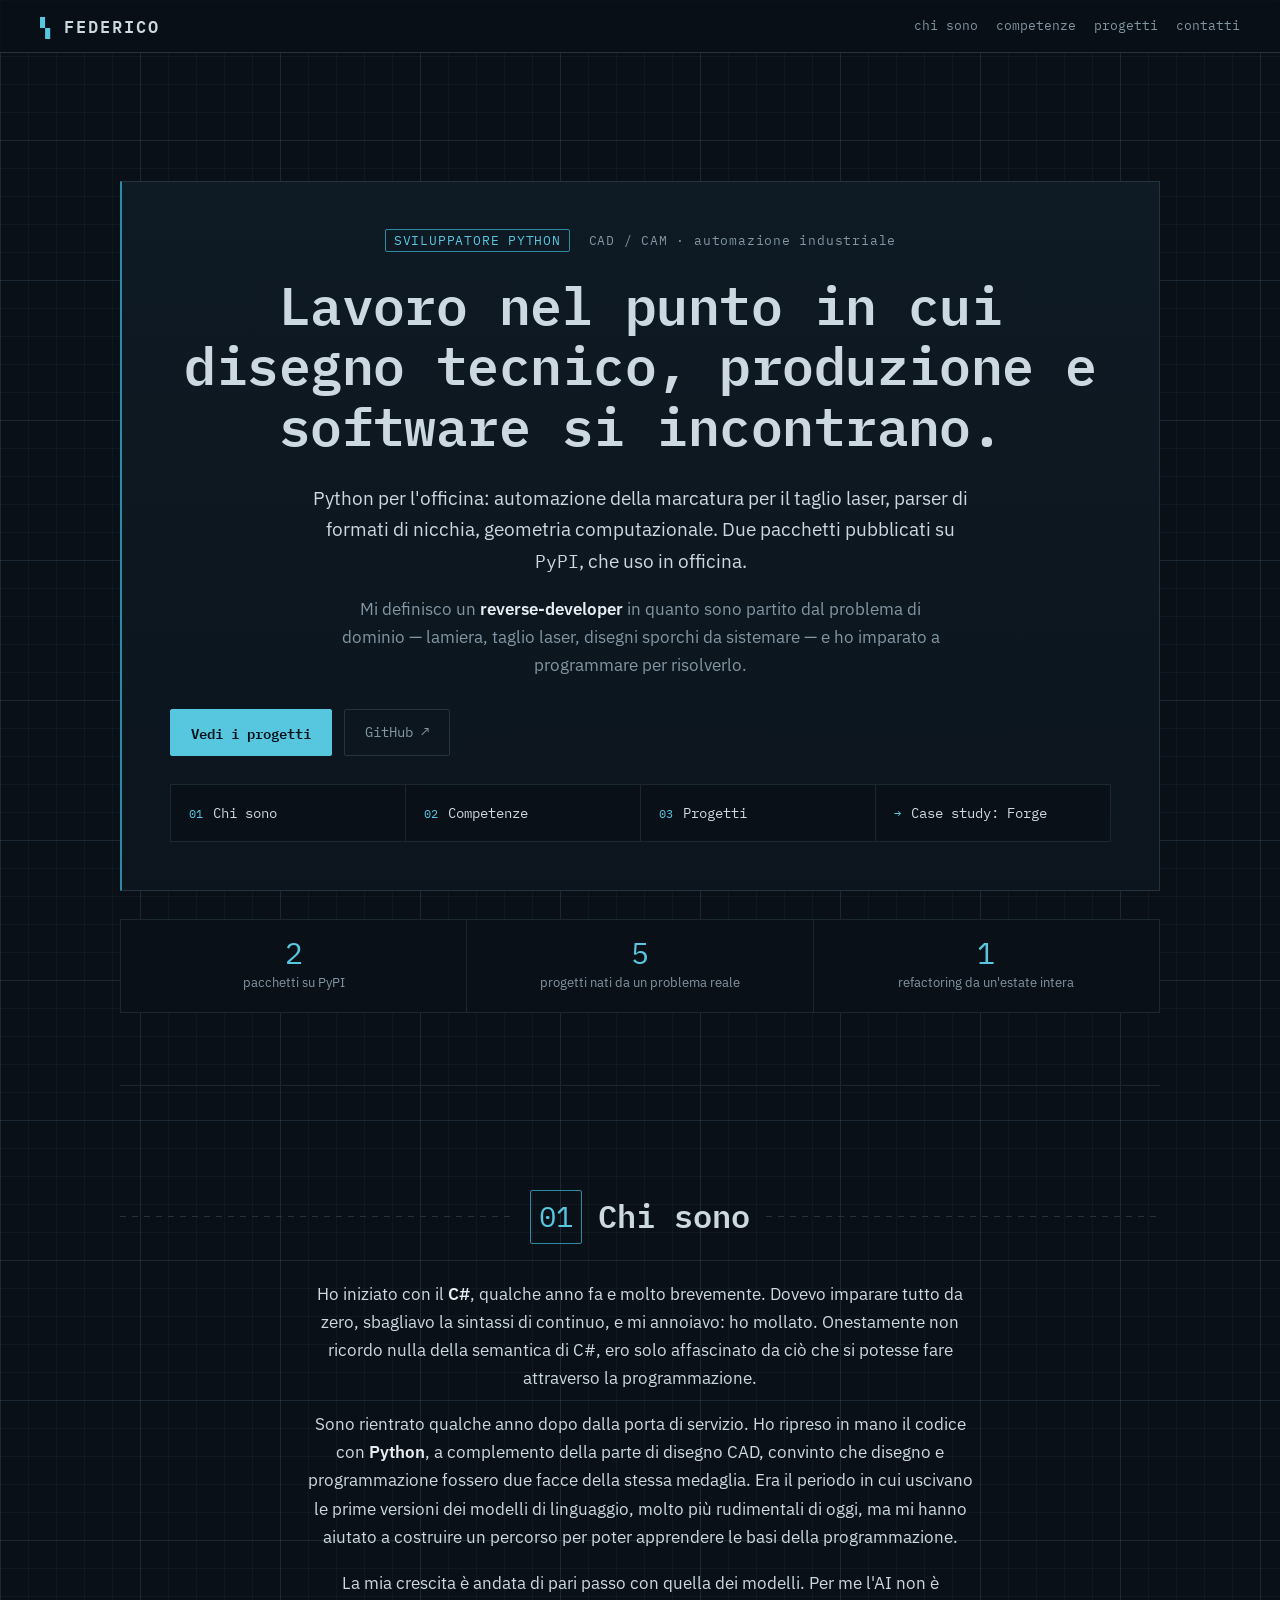
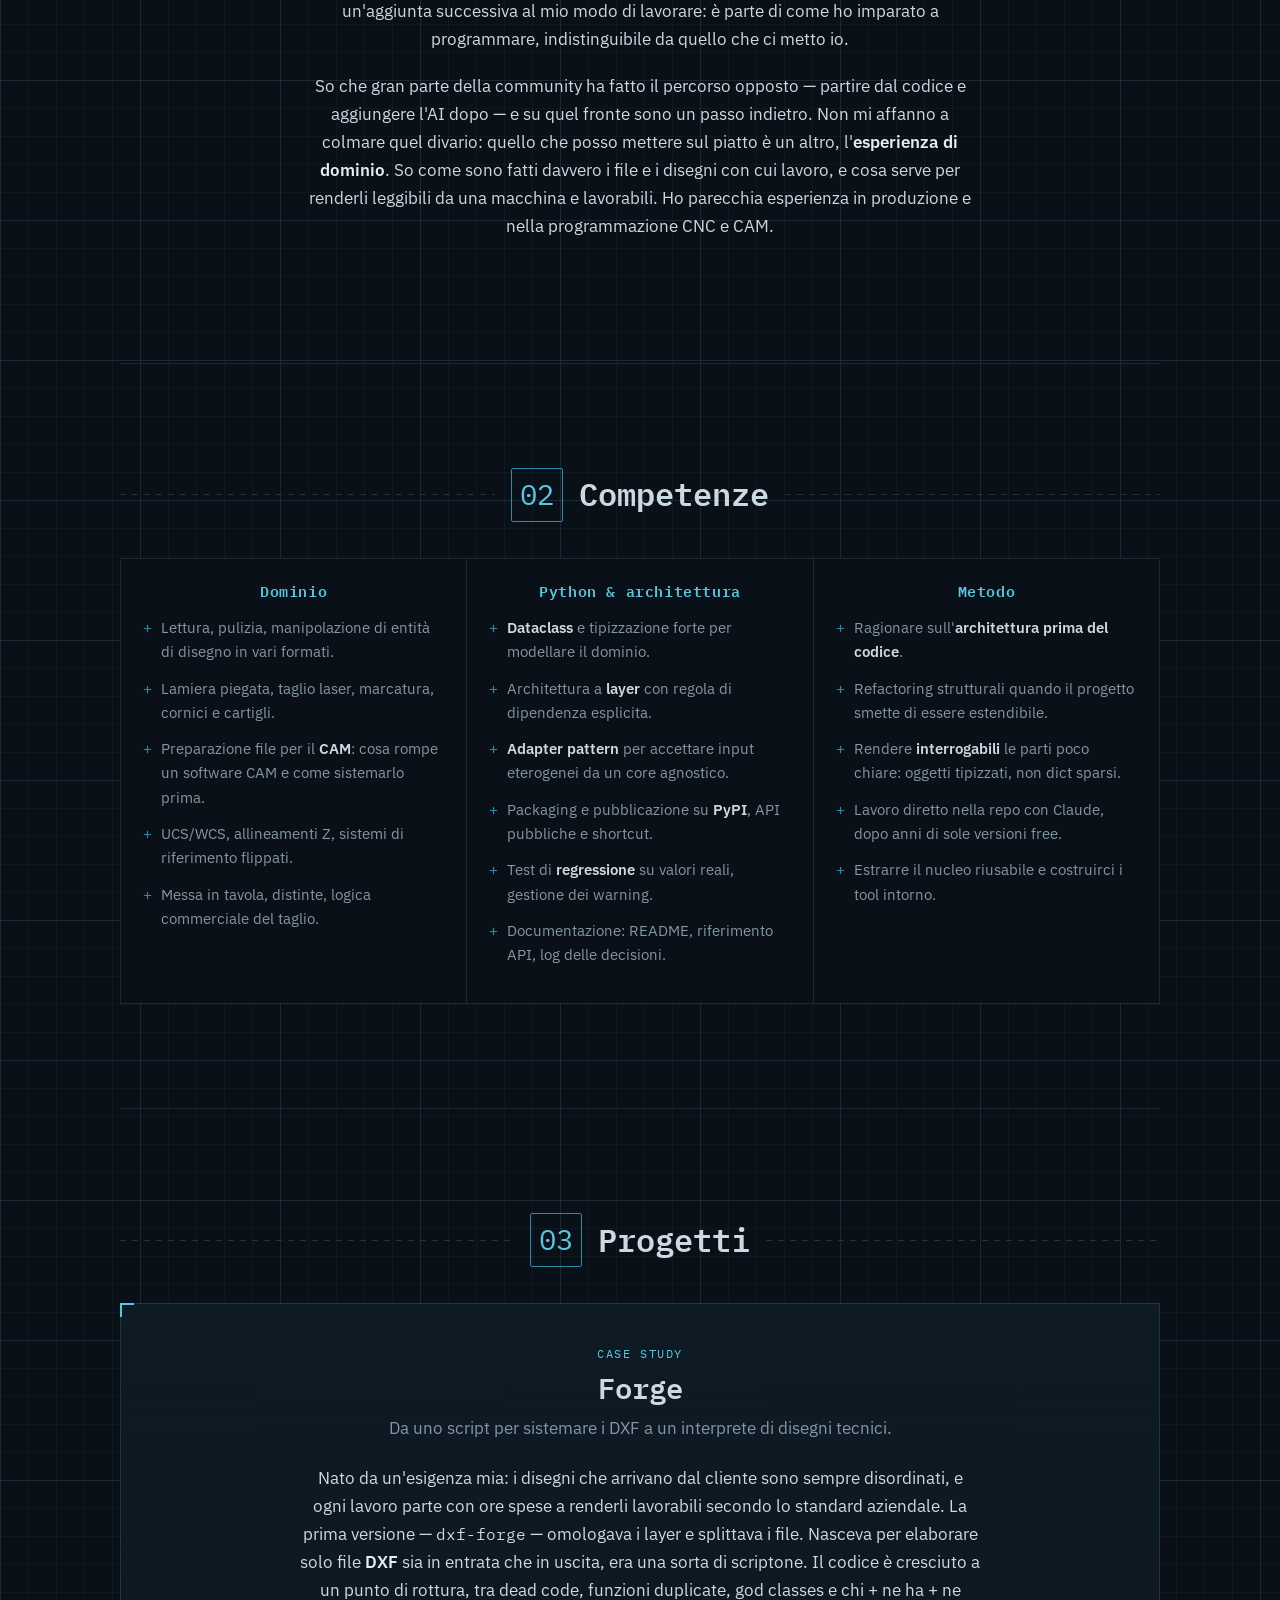
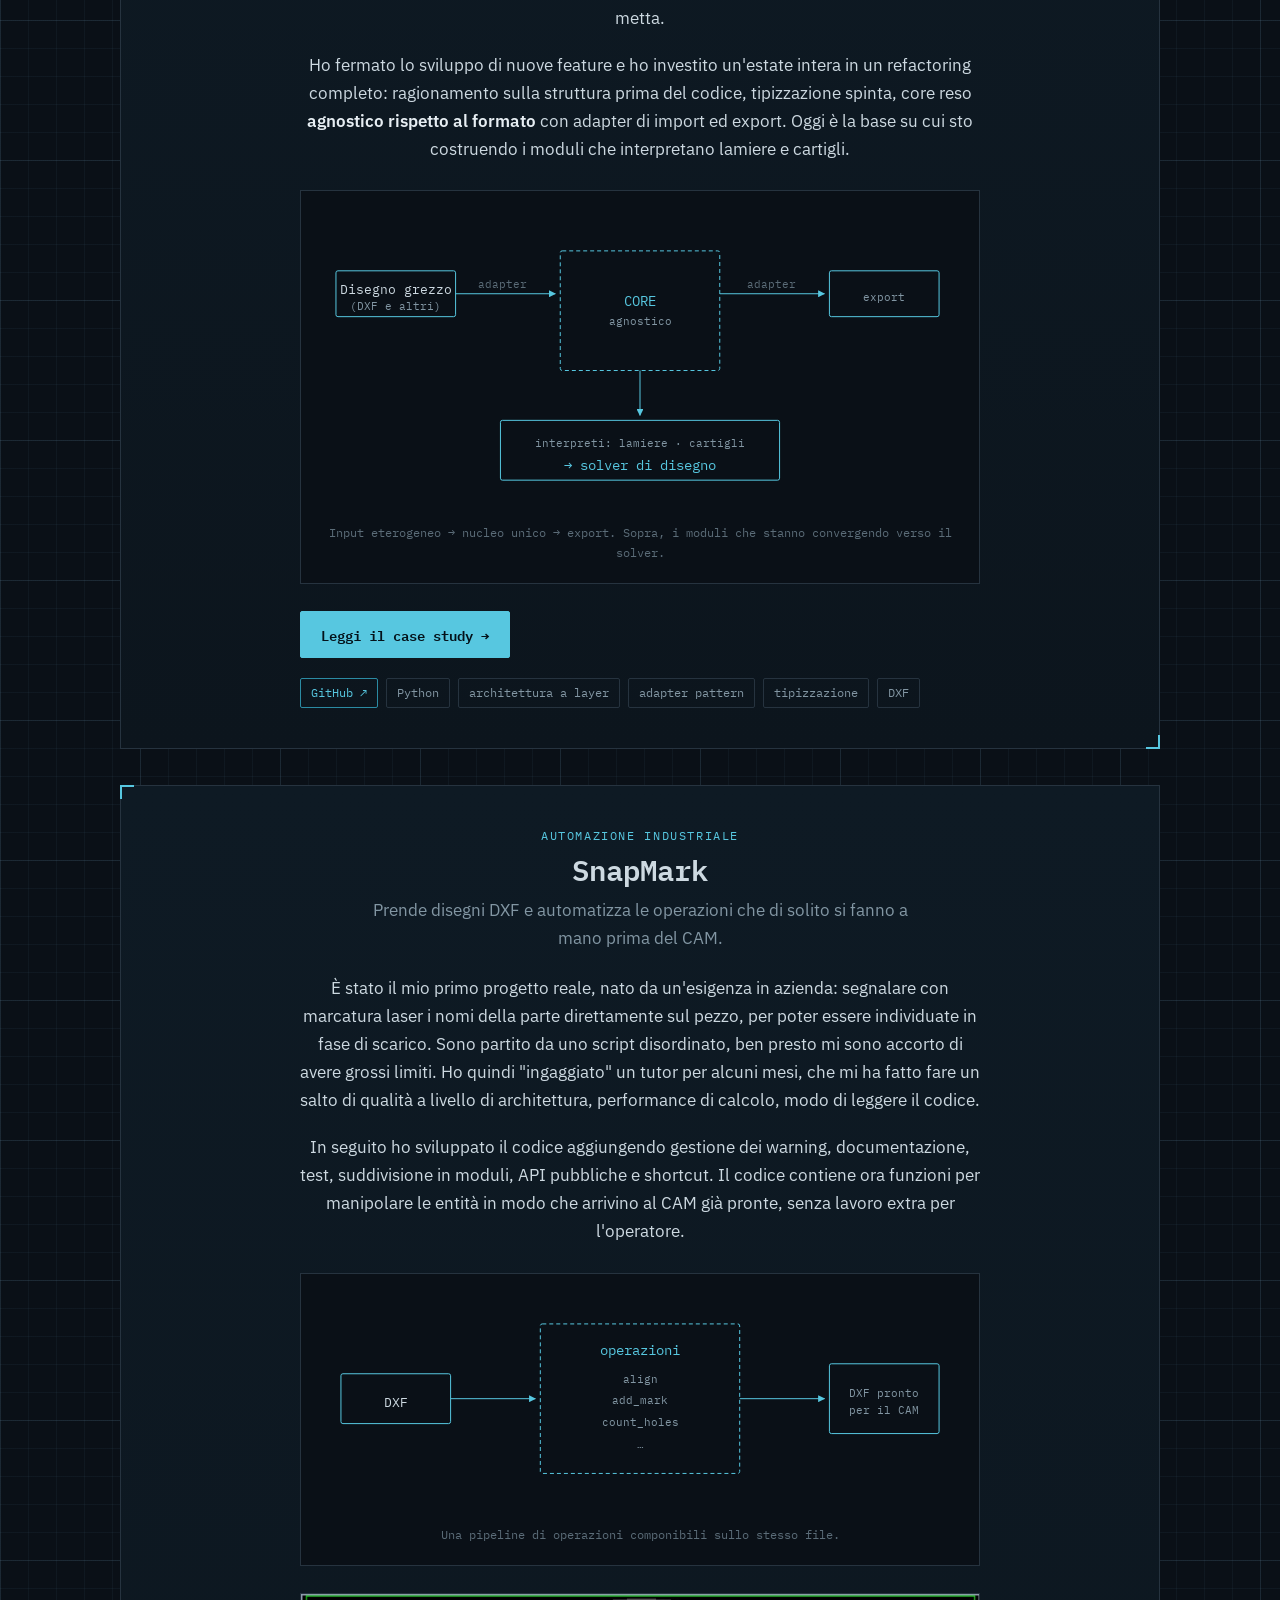
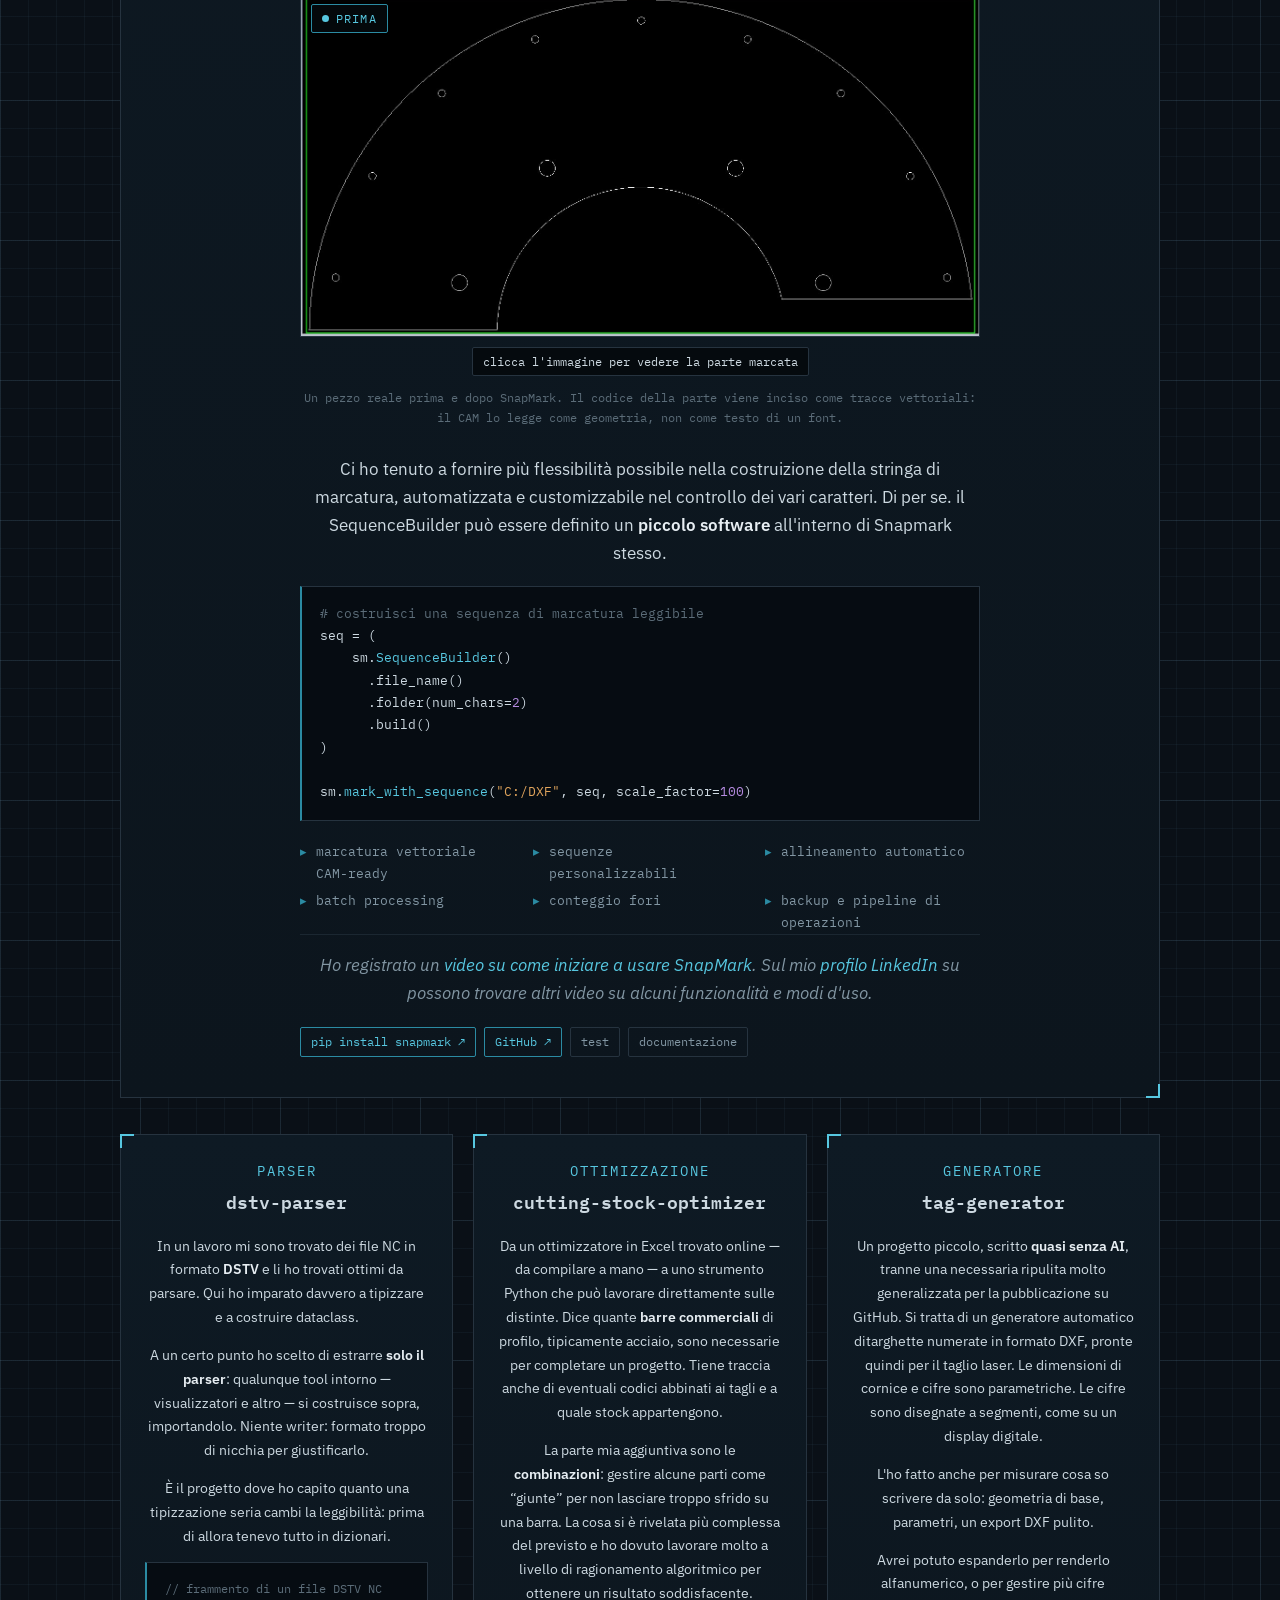
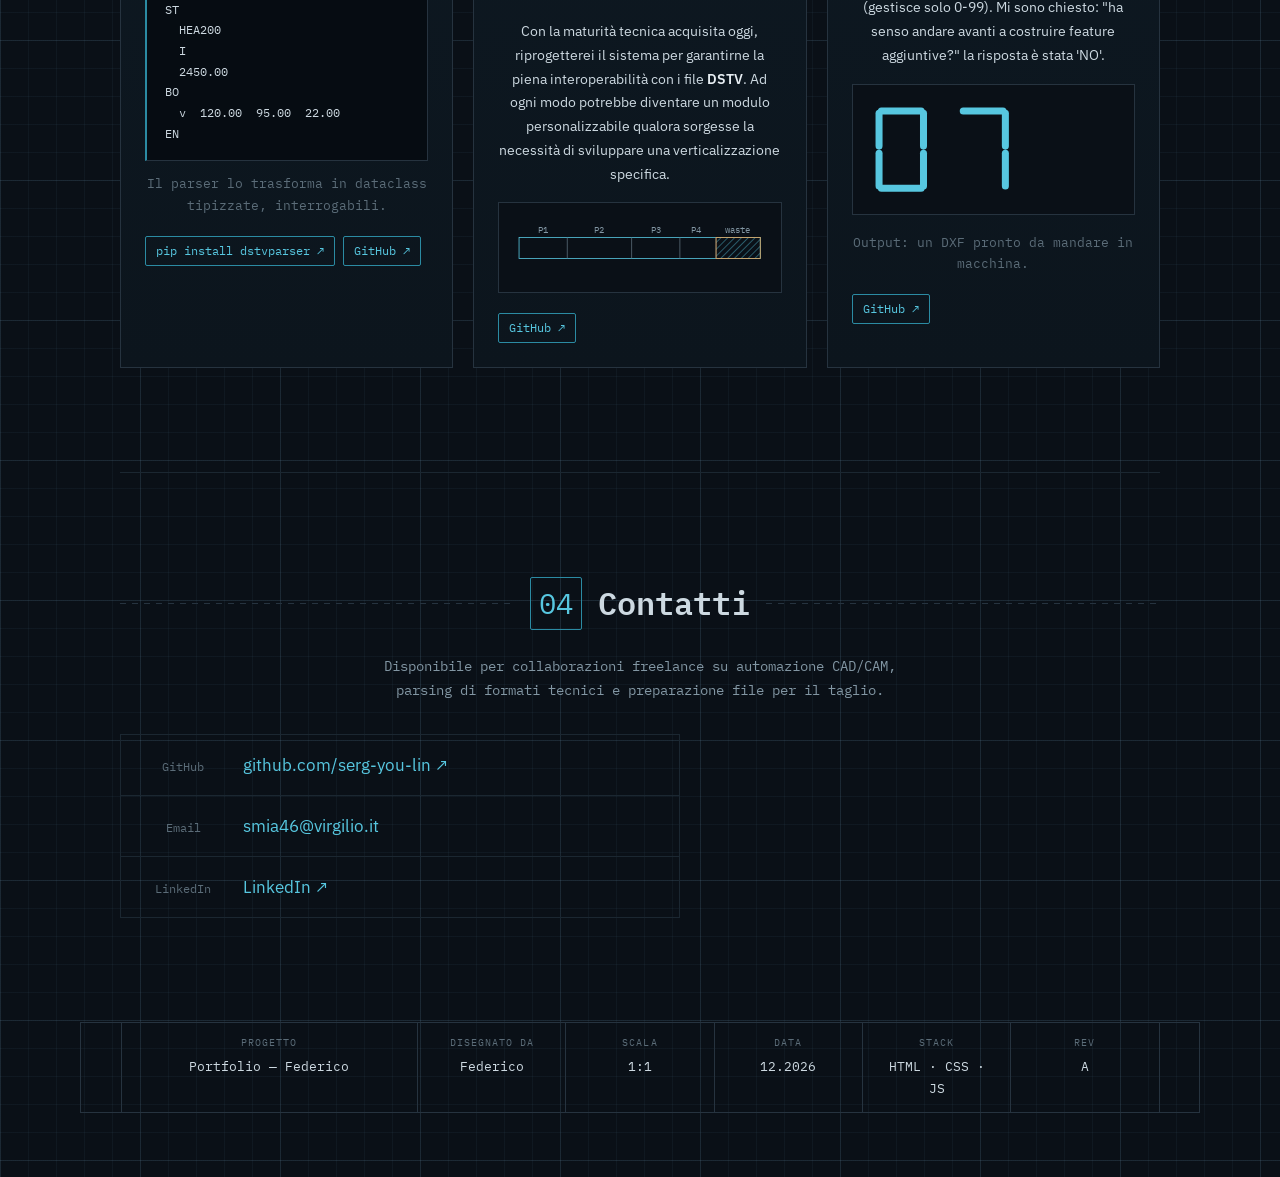
==== commit 741c4617: "Rewrite hero h1 Co-Authored-By: Claude Sonnet 5 <noreply@anthropic.com> Claude-Session: https://clau" ====
--- a/index.html
+++ b/index.html
@@ -44,9 +44,7 @@
             </p>
 
             <h1 id="hero-title">
-                Costruisco strumenti che velocizzano il workflow di chi
-                <span class="hl">lavora</span>
-                con i disegni tecnici.
+                Lavoro nel punto in cui disegno tecnico, produzione e software si incontrano.
             </h1>
 
             <p class="hero__lede">
